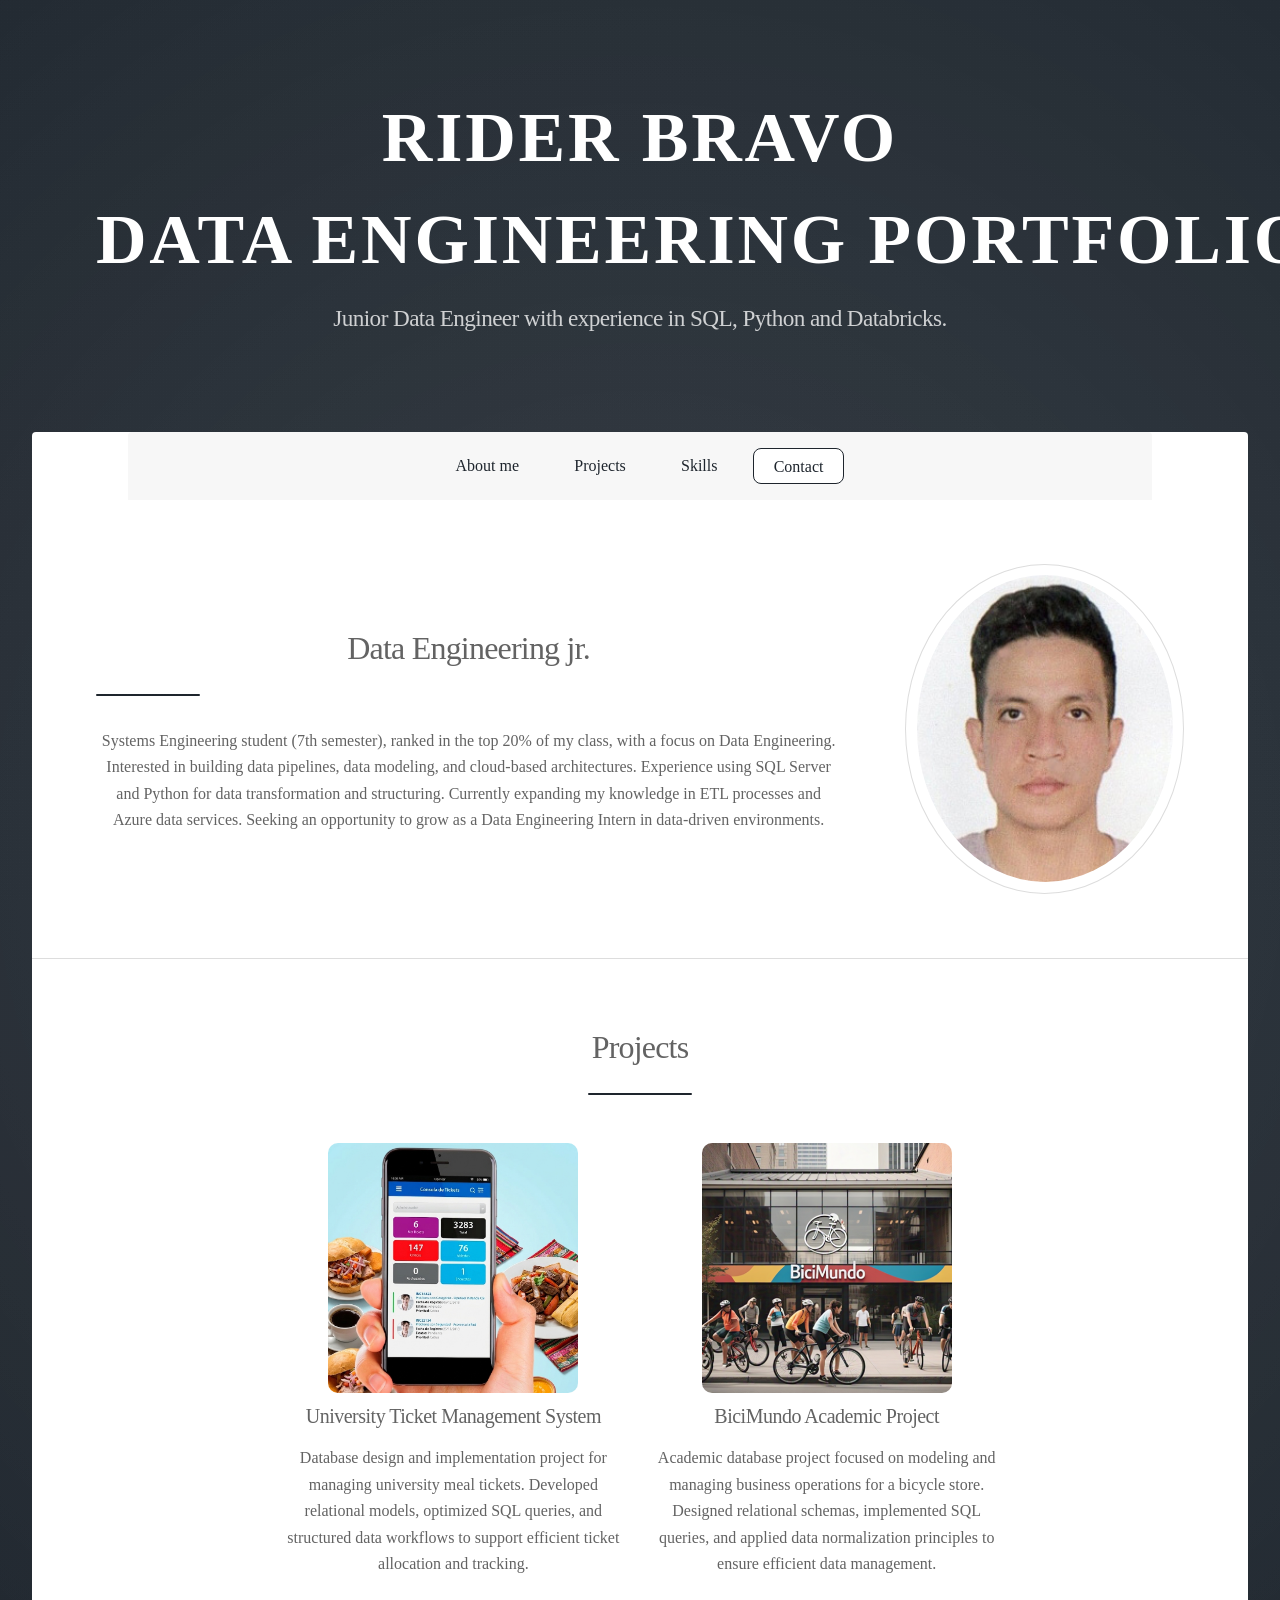
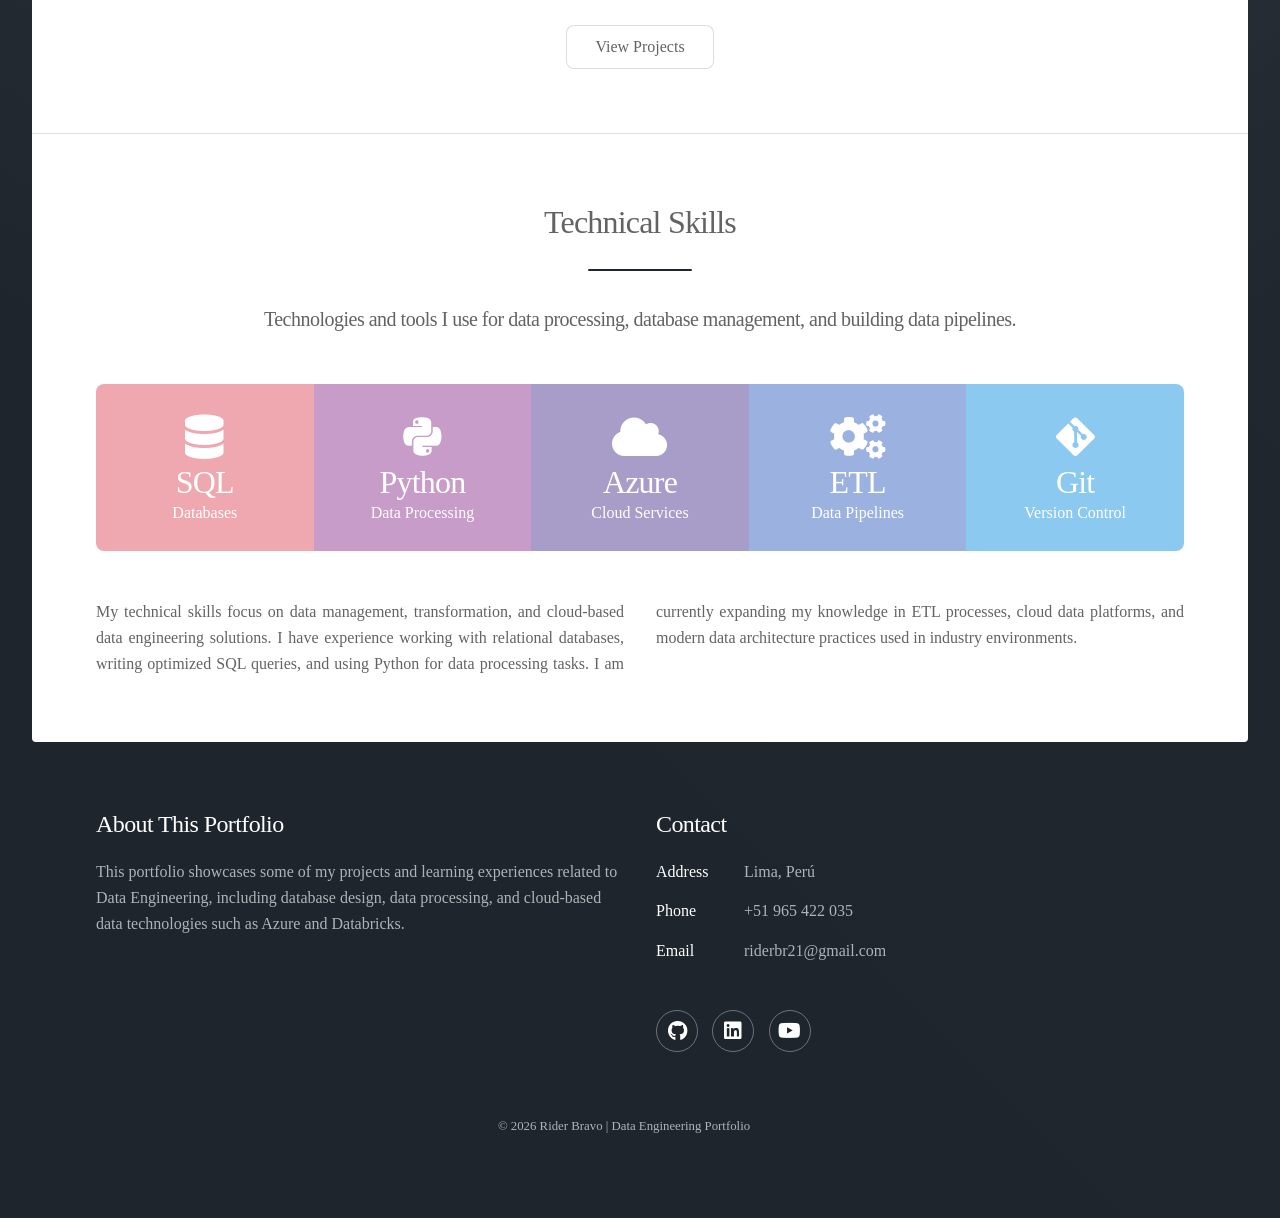
==== index.html @ d3878767 "Corrijo metas duplicadas en head" ====
<!DOCTYPE HTML>
<!--
	Stellar by HTML5 UP
	html5up.net | @ajlkn
	Free for personal and commercial use under the CCA 3.0 license (html5up.net/license)
-->
<html>
	<head>
		<title>Rider Bravo | Data Engineering</title>
		<meta charset="utf-8" />
		<meta name="viewport" content="width=device-width, initial-scale=1, user-scalable=no" />

		<meta name="keywords" content="Rider Bravo, Data Engineer, Data Engineering, SQL, Python, ETL, Portafolio">
		<meta name="author" content="Rider Bravo">
		<meta name="description" content="Rider Bravo - Data Engineer Junior. Proyectos de ETL, Data Warehouse, SQL Server y Power BI."><meta name="keywords" content="Rider Bravo, Data Engineer, Data Engineering, SQL, Python, ETL, Portafolio"><meta name="author" content="Rider Bravo">

		<link rel="stylesheet" href="assets/css/main.css" />
		<noscript><link rel="stylesheet" href="assets/css/noscript.css" /></noscript>
	</head>
	<body class="is-preload">

		<!-- Wrapper -->
			<div id="wrapper">

				<!-- Header -->
					<header id="header" class="alt">
						
						<h1>RIDER BRAVO </h1>
						<h1>DATA ENGINEERING PORTFOLIO</h1>	

						<p>Junior Data Engineer with experience in SQL, Python and Databricks.</p>
						
					</header>

				<!-- Nav -->
					<nav id="nav">
						<ul>
							<li><a href="#intro" class="active">About me</a></li>
							<li><a href="#first">Projects</a></li>
							<li><a href="#second">Skills</a></li>
							<li><a href="#footer">Contact</a></li>
						</ul>
					</nav>

				<!-- Main -->
					<div id="main">

						<!-- Introduction -->
							<section id="intro" class="main">
								<div class="spotlight">
									<div class="content">
										<header class="major">
											<h2>Data Engineering jr.</h2>
										</header>
										<p>
										Systems Engineering student (7th semester), ranked in the top 20% of my class,
										with a focus on Data Engineering. Interested in building data pipelines,
										data modeling, and cloud-based architectures. Experience using SQL Server
										and Python for data transformation and structuring. Currently expanding my
										knowledge in ETL processes and Azure data services. Seeking an opportunity
										to grow as a Data Engineering Intern in data-driven environments.
										</p>

									</div>
									<span class="image"><img src="images/pic01.jpeg" alt="Rider Bravo Data Engineer" title="Rider Bravo" /></span>
								</div>
							</section>

						<!-- First Section -->
							<section id="first" class="main special">
								<header class="major">
									<h2>Projects</h2>
								</header>
								<ul class="features">
									<li>
										<span class="project-icon"><img src="images/desayunoOBU.png" alt="Sistema tickes"></span>
										<h3>University Ticket Management System</h3>
										<p>Database design and implementation project for managing university meal tickets. Developed relational models, optimized SQL queries, and structured data workflows to support efficient ticket allocation and tracking.</p>
									</li>
									<li>
										<span class="project-icon"><img src="images/bicimundo.png" alt="BiciMundo Project"></span>
										<h3>BiciMundo Academic Project</h3>
										<p>Academic database project focused on modeling and managing business operations for a bicycle store. Designed relational schemas, implemented SQL queries, and applied data normalization principles to ensure efficient data management.</p>
									</li>
									
								</ul>
								<footer class="major">
									<ul class="actions special">
										<li><a href="generic.html" class="button">View Projects</a></li>
									</ul>
								</footer>
							</section>

						<!-- Second Section -->
							<section id="second" class="main special">
								<header class="major">
									<h2>Technical Skills</h2>
									<p>Technologies and tools I use for data processing, database management,
									and building data pipelines.</p>
								</header>

								<ul class="statistics">
									<li class="style1">
										<span class="icon solid fa-database"></span>
										<strong>SQL</strong> Databases
									</li>

									<li class="style2">
										<span class="icon brands fa-python"></span>
										<strong>Python</strong> Data Processing
									</li>

									<li class="style3">
										<span class="icon solid fa-cloud"></span>
										<strong>Azure</strong> Cloud Services
									</li>

									<li class="style4">
										<span class="icon solid fa-cogs"></span>
										<strong>ETL</strong> Data Pipelines
									</li>

									<li class="style5">
										<span class="icon brands fa-git-alt"></span>
										<strong>Git</strong> Version Control
									</li>
								</ul>

								<p class="content">
								My technical skills focus on data management, transformation, and
								cloud-based data engineering solutions. I have experience working
								with relational databases, writing optimized SQL queries, and using
								Python for data processing tasks. I am currently expanding my
								knowledge in ETL processes, cloud data platforms, and modern
								data architecture practices used in industry environments.
								</p>
							</section>
			
						

					</div>

				<!-- Footer -->
					<footer id="footer">
						<section>
							<h2>About This Portfolio</h2>
							<p>This portfolio showcases some of my projects and learning experiences related to Data Engineering, including database design, data processing, and cloud-based data technologies such as Azure and Databricks.</p>
							
							
						</section>
						<section>
							<h2>Contact</h2>
							<dl class="alt">
								<dt>Address</dt>
								<dd>Lima, Perú</dd>
								<dt>Phone</dt>
								<dd>+51 965 422 035</dd>
								<dt>Email</dt>
								<dd>riderbr21@gmail.com</dd>
							</dl>
							
							<ul class="icons">
								<li>
									<a href="https://github.com/DevDataRider" target="_blank" rel="noopener noreferrer" class="icon brands fa-github alt"><span class="label">GitHub</span></a>
								</li>

								<li>
									<a href="https://linkedin.com/in/riderbr21" target="_blank" rel="noopener noreferrer" class="icon brands fa-linkedin alt"><span class="label">LinkedIn</span></a>
								</li>

								<li><a href="https://www.youtube.com/@DevDataRider" target="_blank" rel="noopener noreferrer" class="icon brands fa-youtube alt"><span class="label">YouTube</span></a>
								</li>
							</ul>
							
						</section>
						<p class="copyright">© 2026 Rider Bravo | Data Engineering Portfolio</p>
					</footer>

			</div>

		<!-- Scripts -->
			<script src="assets/js/jquery.min.js"></script>
			<script src="assets/js/jquery.scrollex.min.js"></script>
			<script src="assets/js/jquery.scrolly.min.js"></script>
			<script src="assets/js/browser.min.js"></script>
			<script src="assets/js/breakpoints.min.js"></script>
			<script src="assets/js/util.js"></script>
			<script src="assets/js/main.js"></script>

	</body>
</html>
---- assets/css/main.css ----
@import url(fontawesome-all.min.css);
@import 'https://fonts.googleapis.com/css?family=Source+Sans+Pro:300,400';

/*
	Stellar by HTML5 UP
	html5up.net | @ajlkn
	Free for personal and commercial use under the CCA 3.0 license (html5up.net/license)
*/





html, body, div, span, applet, object,
iframe, h1, h2, h3, h4, h5, h6, p, blockquote,
pre, a, abbr, acronym, address, big, cite,
code, del, dfn, em, img, ins, kbd, q, s, samp,
small, strike, strong, sub, sup, tt, var, b,
u, i, center, dl, dt, dd, ol, ul, li, fieldset,
form, label, legend, table, caption, tbody,
tfoot, thead, tr, th, td, article, aside,
canvas, details, embed, figure, figcaption,
footer, header, hgroup, menu, nav, output, ruby,
section, summary, time, mark, audio, video {
	margin: 0;
	padding: 0;
	border: 0;
	font-size: 100%;
	font: inherit;
	vertical-align: baseline;
	font-family:Cambria, Cochin, Georgia, Times, 'Times New Roman', serif;
}

article, aside, details, figcaption, figure,
footer, header, hgroup, menu, nav, section {
	display: block;}



body {
	line-height: 1;
}

ol, ul {
	list-style: none;
}

blockquote, q {
	quotes: none;
}

	blockquote:before, blockquote:after, q:before, q:after {
		content: '';
		content: none;
	}

table {
	border-collapse: collapse;
	border-spacing: 0;
}

body {
	-webkit-text-size-adjust: none;
}

mark {
	background-color: transparent;
	color: inherit;
}

input::-moz-focus-inner {
	border: 0;
	padding: 0;
}

input, select, textarea {
	-moz-appearance: none;
	-webkit-appearance: none;
	-ms-appearance: none;
	appearance: none;
}



/*color del body: #1e252d */




.projects-grid{
	display: grid;
	grid-template-columns: repeat(2, 1fr);
	gap: 2.5em;
	margin-top: 2em;
}

.project-card{
	display: flex;
	flex-direction: column;
	justify-content: space-between;
	background: #ffffff;
	padding: 2em;
	border-radius: 3px;
	text-align: center;
	box-shadow: 0 5px 15px rgba(0,0,0,0.08);
	transition: transform 0.3s ease;

	display: flex;
	flex-direction: column;
	align-items: center; /* centra contenido horizontal */
}

.project-card:hover{
	transform: translateY(-5px);
	
}


/* IMAGEN (tu tamaño original) */

.project-card img{
	width: 259px;
	height: 250px;
	object-fit: cover;
	border-radius: 3px;
	margin-bottom: 1em;
	display:block;
	margin-left:auto;
	margin-right:auto;
}


/* BOTONES */

 BOTONES */

.project-card .actions{
	margin-top: auto;
	display: flex;
	justify-content: center;
	gap: 10px;
	flex-wrap: wrap;
	padding:0;
}


/* BOTONES MÁS COMPACTOS */

.projects-grid {
    display: flex;
    flex-wrap: wrap;
	
    gap: 2em;
}

.actions.small .button{
	padding: 0.35em 0.9em;
	font-size: 1em;
	line-height: 1.2;
	border-radius: 10px;
	height: auto;
	transition: all 0.25s ease;

}

/* =========================
   GRID DE PROYECTOS
========================= */

.projects-grid {
    display: flex;
    flex-wrap: wrap;
    gap: 2em;
    justify-content: center; /* centra las cards */
}

/* =========================
   CARDS
========================= */

.project-card {
    flex: 1 1 45%; /* 2 columnas en desktop */
    max-width: 500px;

    display: flex;
    flex-direction: column;
}

/* Imágenes */
.project-card img {
    width: 100%;
    height: auto;
    border-radius: 6px;
}

/* =========================
   BOTONES GENERALES
========================= */

.actions.small .button {
    padding: 0.35em 0.9em;
    font-size: 1em;
    line-height: 1.2;
    height: auto;
    transition: all 0.25s ease;
}

/* =========================
   BOTONES DENTRO DE CARDS
========================= */

.project-card .actions {
    margin-top: auto;
    display: flex;
    justify-content: center;
    gap: 10px;
    flex-wrap: wrap;
    padding: 0;
}

.project-card .actions li a.button {
    background: transparent;
    color: #1e252d;
    border: 1px solid #c9cdd1;
    border-radius: 10 px;
    padding: 0.35em 0.9em;
    font-size: 0.75em;
    transition: all 0.25s ease;
}

/* Hover botones */
.project-card .actions li a.button:hover {
    background: #1e252d;
    color: #ffffff !important;
    border-color: #1e252d;
}

/* =========================
   TABLET
========================= */

@media (max-width: 980px) {
    .project-card {
        flex: 1 1 100%;
    }
}

/* =========================
   MOBILE
========================= */

@media (max-width: 736px) {
    .projects-grid {
        gap: 1.5em;
    }

    .project-card {
        flex: 1 1 100%;
    }
}

/* =========================
   EXTRA (MEJORA VISUAL)
========================= */

.project-card {
    border-radius: 10px;
    overflow: hidden;
}


/* HOVER elegante */

.project-card .actions li a.button:hover{
	background: transparent;
	color: #3fd0ff !important;
	
}




.pagination{
	text-align: center;
	margin-top: 3em;
}

.pagination .button{
	margin: 0 5px;
}


/* BOTONES BACK Y PAGINACION */

.back-container {
    text-align: center;
    margin-bottom: 0em;
}

.back-button {
	display: inline-block;
	margin: 25px auto;
}

.back-button,
.pagination .button{
	background: transparent;
	font-weight: 500;
	border: 1px solid #c9cdd1;
	border-radius: 13px;
	color: #1e252d !important;
	transition: all 0.25s ease;
}


#content h2 {
    text-align: center;
}
/* HOVER */

.back-button:hover,
.pagination .button:hover{
	background:#1e252d !important;

	color: white !important;
}






.project-icon img{
    width: 250px;
    height: 250px;
    border-radius: 10px;
    object-fit: cover;
    transition: transform 0.3s ease;
}

.project-icon img:hover{
    transform: scale(1.05);
}










/* Basic */

	@-ms-viewport {
		width: device-width;
	}

	body {
		-ms-overflow-style: scrollbar;
	}

	@media screen and (max-width: 480px) {

		html, body {
			min-width: 320px;
		}

	}

	html {
		box-sizing: border-box;
	}

	*, *:before, *:after {
		box-sizing: inherit;
	}

body {
    background-color: #1e252d;
    background-image: 
        radial-gradient(circle at 50% 30%, rgba(255,255,255,0.1), transparent 60%),
        linear-gradient(45deg, #1e252d 25%, #212931 85%);
    
    color: rgba(255, 255, 255, 0.65);
}

body::before {
    content: "";
    position: fixed;
    inset: 0;

    background-image:
        radial-gradient(rgba(255,255,255,0.03) 1px, transparent 1px),
        radial-gradient(rgba(255,255,255,0.02) 1px, transparent 1px);

    background-size: 3px 3px, 4px 4px;
    background-position: 0 0, 1px 1px;

    opacity: 0.25;
    pointer-events: none;
    z-index: 0;
}


		body.is-preload *, body.is-preload *:before, body.is-preload *:after {
			-moz-animation: none !important;
			-webkit-animation: none !important;
			-ms-animation: none !important;
			animation: none !important;
			-moz-transition: none !important;
			-webkit-transition: none !important;
			-ms-transition: none !important;
			transition: none !important;
		}

/* Type */

	body {
		background-color: #1e252d;
		color: rgba(255, 255, 255, 0.65);
	}

	body, input, select, textarea {
		font-family: "Source Sans Pro", Helvetica, sans-serif;
		font-size: 17pt;
		font-weight: 300;
		line-height: 1.65;
	}

		@media screen and (max-width: 1680px) {

			body, input, select, textarea {
				font-size: 14pt;
			}

		}

		@media screen and (max-width: 1280px) {

			body, input, select, textarea {
				font-size: 12pt;
			}

		}

		@media screen and (max-width: 360px) {

			body, input, select, textarea {
				font-size: 11pt;
			}

		}

	a {
		-moz-transition: color 0.2s ease, border-bottom 0.2s ease;
		-webkit-transition: color 0.2s ease, border-bottom 0.2s ease;
		-ms-transition: color 0.2s ease, border-bottom 0.2s ease;
		transition: color 0.2s ease, border-bottom 0.2s ease;
		text-decoration: none;
		border-bottom: dotted 1px;
		color: inherit;
	}

		a:hover {
			border-bottom-color: transparent;
		}

	strong, b {
		font-weight: 400;
	}

	em, i {
		font-style: italic;
	}

	p {
		margin: 0 0 2em 0;
	}

		p.content {
			-moz-columns: 20em 2;
			-webkit-columns: 20em 2;
			-ms-columns: 20em 2;
			columns: 20em 2;
			-moz-column-gap: 2em;
			-webkit-column-gap: 2em;
			-ms-column-gap: 2em;
			column-gap: 2em;
			text-align: justify;
		}

	h1, h2, h3, h4, h5, h6 {
		font-weight: 300;
		line-height: 1.5;
		margin: 0 0 0.7em 0;
		letter-spacing: -0.025em;
	}

		h1 a, h2 a, h3 a, h4 a, h5 a, h6 a {
			color: inherit;
			text-decoration: none;
		}

	h1 {
		font-size: 2.5em;
		line-height: 1.2;
	}

	h2 {
		font-size: 1.5em;
	}

	h3 {
		font-size: 1.25em;
	}

	h4 {
		font-size: 1.1em;
	}

	h5 {
		font-size: 0.9em;
	}

	h6 {
		font-size: 0.7em;
	}

	@media screen and (max-width: 736px) {

		h1 {
			font-size: 2em;
		}

	}

	sub {
		font-size: 0.8em;
		position: relative;
		top: 0.5em;
	}

	sup {
		font-size: 0.8em;
		position: relative;
		top: -0.5em;
	}

	blockquote {
		border-left: solid 4px;
		font-style: italic;
		margin: 0 0 2em 0;
		padding: 0.5em 0 0.5em 2em;
	}

	code {
		border-radius: 8px;
		border: solid 1px;
		font-family: "Courier New", monospace;
		font-size: 0.9em;
		margin: 0 0.25em;
		padding: 0.25em 0.65em;
	}

	pre {
		-webkit-overflow-scrolling: touch;
		font-family: "Courier New", monospace;
		font-size: 0.9em;
		margin: 0 0 2em 0;
	}

		pre code {
			display: block;
			line-height: 1.75;
			padding: 1em 1.5em;
			overflow-x: auto;
		}

	hr {
		border: 0;
		border-bottom: solid 1px;
		margin: 2em 0;
	}

		hr.major {
			margin: 3em 0;
		}

	.align-left {
		text-align: left;
	}

	.align-center {
		text-align: center;
	}

	.align-right {
		text-align: right;
	}

	input, select, textarea {
		color: #ffffff;
	}

	a:hover {
		color: #ffffff;
	}

	strong, b {
		color: #ffffff;
	}

	h1, h2, h3, h4, h5, h6 {
		color: #ffffff;
	}

	blockquote {
		border-left-color: rgba(255, 255, 255, 0.35);
	}

	code {
		background: rgba(255, 255, 255, 0.075);
		border-color: rgba(255, 255, 255, 0.35);
	}

	hr {
		border-bottom-color: rgba(255, 255, 255, 0.35);
	}

/* Row */

	.row {
		display: flex;
		flex-wrap: wrap;
		box-sizing: border-box;
		align-items: stretch;
	}

		.row > * {
			box-sizing: border-box;
		}

		.row.gtr-uniform > * > :last-child {
			margin-bottom: 0;
		}

		.row.aln-left {
			justify-content: flex-start;
		}

		.row.aln-center {
			justify-content: center;
		}

		.row.aln-right {
			justify-content: flex-end;
		}

		.row.aln-top {
			align-items: flex-start;
		}

		.row.aln-middle {
			align-items: center;
		}

		.row.aln-bottom {
			align-items: flex-end;
		}

		.row > .imp {
			order: -1;
		}

		.row > .col-1 {
			width: 8.33333%;
		}

		.row > .off-1 {
			margin-left: 8.33333%;
		}

		.row > .col-2 {
			width: 16.66667%;
		}

		.row > .off-2 {
			margin-left: 16.66667%;
		}

		.row > .col-3 {
			width: 25%;
		}

		.row > .off-3 {
			margin-left: 25%;
		}

		.row > .col-4 {
			width: 33.33333%;
		}

		.row > .off-4 {
			margin-left: 33.33333%;
		}

		.row > .col-5 {
			width: 41.66667%;
		}

		.row > .off-5 {
			margin-left: 41.66667%;
		}

		.row > .col-6 {
			width: 50%;
		}

		.row > .off-6 {
			margin-left: 50%;
		}

		.row > .col-7 {
			width: 58.33333%;
		}

		.row > .off-7 {
			margin-left: 58.33333%;
		}

		.row > .col-8 {
			width: 66.66667%;
		}

		.row > .off-8 {
			margin-left: 66.66667%;
		}

		.row > .col-9 {
			width: 75%;
		}

		.row > .off-9 {
			margin-left: 75%;
		}

		.row > .col-10 {
			width: 83.33333%;
		}

		.row > .off-10 {
			margin-left: 83.33333%;
		}

		.row > .col-11 {
			width: 91.66667%;
		}

		.row > .off-11 {
			margin-left: 91.66667%;
		}

		.row > .col-12 {
			width: 100%;
		}

		.row > .off-12 {
			margin-left: 100%;
		}

		.row.gtr-0 {
			margin-top: 0;
			margin-left: 0em;
		}

			.row.gtr-0 > * {
				padding: 0 0 0 0em;
			}

			.row.gtr-0.gtr-uniform {
				margin-top: 0em;
			}

				.row.gtr-0.gtr-uniform > * {
					padding-top: 0em;
				}

		.row.gtr-25 {
			margin-top: 0;
			margin-left: -0.375em;
		}

			.row.gtr-25 > * {
				padding: 0 0 0 0.375em;
			}

			.row.gtr-25.gtr-uniform {
				margin-top: -0.375em;
			}

				.row.gtr-25.gtr-uniform > * {
					padding-top: 0.375em;
				}

		.row.gtr-50 {
			margin-top: 0;
			margin-left: -0.75em;
		}

			.row.gtr-50 > * {
				padding: 0 0 0 0.75em;
			}

			.row.gtr-50.gtr-uniform {
				margin-top: -0.75em;
			}

				.row.gtr-50.gtr-uniform > * {
					padding-top: 0.75em;
				}

		.row {
			margin-top: 0;
			margin-left: -1.5em;
		}

			.row > * {
				padding: 0 0 0 1.5em;
			}

			.row.gtr-uniform {
				margin-top: -1.5em;
			}

				.row.gtr-uniform > * {
					padding-top: 1.5em;
				}

		.row.gtr-150 {
			margin-top: 0;
			margin-left: -2.25em;
		}

			.row.gtr-150 > * {
				padding: 0 0 0 2.25em;
			}

			.row.gtr-150.gtr-uniform {
				margin-top: -2.25em;
			}

				.row.gtr-150.gtr-uniform > * {
					padding-top: 2.25em;
				}

		.row.gtr-200 {
			margin-top: 0;
			margin-left: -3em;
		}

			.row.gtr-200 > * {
				padding: 0 0 0 3em;
			}

			.row.gtr-200.gtr-uniform {
				margin-top: -3em;
			}

				.row.gtr-200.gtr-uniform > * {
					padding-top: 3em;
				}

		@media screen and (max-width: 1680px) {

			.row {
				display: flex;
				flex-wrap: wrap;
				box-sizing: border-box;
				align-items: stretch;
			}

				.row > * {
					box-sizing: border-box;
				}

				.row.gtr-uniform > * > :last-child {
					margin-bottom: 0;
				}

				.row.aln-left {
					justify-content: flex-start;
				}

				.row.aln-center {
					justify-content: center;
				}

				.row.aln-right {
					justify-content: flex-end;
				}

				.row.aln-top {
					align-items: flex-start;
				}

				.row.aln-middle {
					align-items: center;
				}

				.row.aln-bottom {
					align-items: flex-end;
				}

				.row > .imp-xlarge {
					order: -1;
				}

				.row > .col-1-xlarge {
					width: 8.33333%;
				}

				.row > .off-1-xlarge {
					margin-left: 8.33333%;
				}

				.row > .col-2-xlarge {
					width: 16.66667%;
				}

				.row > .off-2-xlarge {
					margin-left: 16.66667%;
				}

				.row > .col-3-xlarge {
					width: 25%;
				}

				.row > .off-3-xlarge {
					margin-left: 25%;
				}

				.row > .col-4-xlarge {
					width: 33.33333%;
				}

				.row > .off-4-xlarge {
					margin-left: 33.33333%;
				}

				.row > .col-5-xlarge {
					width: 41.66667%;
				}

				.row > .off-5-xlarge {
					margin-left: 41.66667%;
				}

				.row > .col-6-xlarge {
					width: 50%;
				}

				.row > .off-6-xlarge {
					margin-left: 50%;
				}

				.row > .col-7-xlarge {
					width: 58.33333%;
				}

				.row > .off-7-xlarge {
					margin-left: 58.33333%;
				}

				.row > .col-8-xlarge {
					width: 66.66667%;
				}

				.row > .off-8-xlarge {
					margin-left: 66.66667%;
				}

				.row > .col-9-xlarge {
					width: 75%;
				}

				.row > .off-9-xlarge {
					margin-left: 75%;
				}

				.row > .col-10-xlarge {
					width: 83.33333%;
				}

				.row > .off-10-xlarge {
					margin-left: 83.33333%;
				}

				.row > .col-11-xlarge {
					width: 91.66667%;
				}

				.row > .off-11-xlarge {
					margin-left: 91.66667%;
				}

				.row > .col-12-xlarge {
					width: 100%;
				}

				.row > .off-12-xlarge {
					margin-left: 100%;
				}

				.row.gtr-0 {
					margin-top: 0;
					margin-left: 0em;
				}

					.row.gtr-0 > * {
						padding: 0 0 0 0em;
					}

					.row.gtr-0.gtr-uniform {
						margin-top: 0em;
					}

						.row.gtr-0.gtr-uniform > * {
							padding-top: 0em;
						}

				.row.gtr-25 {
					margin-top: 0;
					margin-left: -0.375em;
				}

					.row.gtr-25 > * {
						padding: 0 0 0 0.375em;
					}

					.row.gtr-25.gtr-uniform {
						margin-top: -0.375em;
					}

						.row.gtr-25.gtr-uniform > * {
							padding-top: 0.375em;
						}

				.row.gtr-50 {
					margin-top: 0;
					margin-left: -0.75em;
				}

					.row.gtr-50 > * {
						padding: 0 0 0 0.75em;
					}

					.row.gtr-50.gtr-uniform {
						margin-top: -0.75em;
					}

						.row.gtr-50.gtr-uniform > * {
							padding-top: 0.75em;
						}

				.row {
					margin-top: 0;
					margin-left: -1.5em;
				}

					.row > * {
						padding: 0 0 0 1.5em;
					}

					.row.gtr-uniform {
						margin-top: -1.5em;
					}

						.row.gtr-uniform > * {
							padding-top: 1.5em;
						}

				.row.gtr-150 {
					margin-top: 0;
					margin-left: -2.25em;
				}

					.row.gtr-150 > * {
						padding: 0 0 0 2.25em;
					}

					.row.gtr-150.gtr-uniform {
						margin-top: -2.25em;
					}

						.row.gtr-150.gtr-uniform > * {
							padding-top: 2.25em;
						}

				.row.gtr-200 {
					margin-top: 0;
					margin-left: -3em;
				}

					.row.gtr-200 > * {
						padding: 0 0 0 3em;
					}

					.row.gtr-200.gtr-uniform {
						margin-top: -3em;
					}

						.row.gtr-200.gtr-uniform > * {
							padding-top: 3em;
						}

		}

		@media screen and (max-width: 1280px) {

			.row {
				display: flex;
				flex-wrap: wrap;
				box-sizing: border-box;
				align-items: stretch;
			}

				.row > * {
					box-sizing: border-box;
				}

				.row.gtr-uniform > * > :last-child {
					margin-bottom: 0;
				}

				.row.aln-left {
					justify-content: flex-start;
				}

				.row.aln-center {
					justify-content: center;
				}

				.row.aln-right {
					justify-content: flex-end;
				}

				.row.aln-top {
					align-items: flex-start;
				}

				.row.aln-middle {
					align-items: center;
				}

				.row.aln-bottom {
					align-items: flex-end;
				}

				.row > .imp-large {
					order: -1;
				}

				.row > .col-1-large {
					width: 8.33333%;
				}

				.row > .off-1-large {
					margin-left: 8.33333%;
				}

				.row > .col-2-large {
					width: 16.66667%;
				}

				.row > .off-2-large {
					margin-left: 16.66667%;
				}

				.row > .col-3-large {
					width: 25%;
				}

				.row > .off-3-large {
					margin-left: 25%;
				}

				.row > .col-4-large {
					width: 33.33333%;
				}

				.row > .off-4-large {
					margin-left: 33.33333%;
				}

				.row > .col-5-large {
					width: 41.66667%;
				}

				.row > .off-5-large {
					margin-left: 41.66667%;
				}

				.row > .col-6-large {
					width: 50%;
				}

				.row > .off-6-large {
					margin-left: 50%;
				}

				.row > .col-7-large {
					width: 58.33333%;
				}

				.row > .off-7-large {
					margin-left: 58.33333%;
				}

				.row > .col-8-large {
					width: 66.66667%;
				}

				.row > .off-8-large {
					margin-left: 66.66667%;
				}

				.row > .col-9-large {
					width: 75%;
				}

				.row > .off-9-large {
					margin-left: 75%;
				}

				.row > .col-10-large {
					width: 83.33333%;
				}

				.row > .off-10-large {
					margin-left: 83.33333%;
				}

				.row > .col-11-large {
					width: 91.66667%;
				}

				.row > .off-11-large {
					margin-left: 91.66667%;
				}

				.row > .col-12-large {
					width: 100%;
				}

				.row > .off-12-large {
					margin-left: 100%;
				}

				.row.gtr-0 {
					margin-top: 0;
					margin-left: 0em;
				}

					.row.gtr-0 > * {
						padding: 0 0 0 0em;
					}

					.row.gtr-0.gtr-uniform {
						margin-top: 0em;
					}

						.row.gtr-0.gtr-uniform > * {
							padding-top: 0em;
						}

				.row.gtr-25 {
					margin-top: 0;
					margin-left: -0.375em;
				}

					.row.gtr-25 > * {
						padding: 0 0 0 0.375em;
					}

					.row.gtr-25.gtr-uniform {
						margin-top: -0.375em;
					}

						.row.gtr-25.gtr-uniform > * {
							padding-top: 0.375em;
						}

				.row.gtr-50 {
					margin-top: 0;
					margin-left: -0.75em;
				}

					.row.gtr-50 > * {
						padding: 0 0 0 0.75em;
					}

					.row.gtr-50.gtr-uniform {
						margin-top: -0.75em;
					}

						.row.gtr-50.gtr-uniform > * {
							padding-top: 0.75em;
						}

				.row {
					margin-top: 0;
					margin-left: -1.5em;
				}

					.row > * {
						padding: 0 0 0 1.5em;
					}

					.row.gtr-uniform {
						margin-top: -1.5em;
					}

						.row.gtr-uniform > * {
							padding-top: 1.5em;
						}

				.row.gtr-150 {
					margin-top: 0;
					margin-left: -2.25em;
				}

					.row.gtr-150 > * {
						padding: 0 0 0 2.25em;
					}

					.row.gtr-150.gtr-uniform {
						margin-top: -2.25em;
					}

						.row.gtr-150.gtr-uniform > * {
							padding-top: 2.25em;
						}

				.row.gtr-200 {
					margin-top: 0;
					margin-left: -3em;
				}

					.row.gtr-200 > * {
						padding: 0 0 0 3em;
					}

					.row.gtr-200.gtr-uniform {
						margin-top: -3em;
					}

						.row.gtr-200.gtr-uniform > * {
							padding-top: 3em;
						}

		}

		@media screen and (max-width: 980px) {

			.row {
				display: flex;
				flex-wrap: wrap;
				box-sizing: border-box;
				align-items: stretch;
			}

				.row > * {
					box-sizing: border-box;
				}

				.row.gtr-uniform > * > :last-child {
					margin-bottom: 0;
				}

				.row.aln-left {
					justify-content: flex-start;
				}

				.row.aln-center {
					justify-content: center;
				}

				.row.aln-right {
					justify-content: flex-end;
				}

				.row.aln-top {
					align-items: flex-start;
				}

				.row.aln-middle {
					align-items: center;
				}

				.row.aln-bottom {
					align-items: flex-end;
				}

				.row > .imp-medium {
					order: -1;
				}

				.row > .col-1-medium {
					width: 8.33333%;
				}

				.row > .off-1-medium {
					margin-left: 8.33333%;
				}

				.row > .col-2-medium {
					width: 16.66667%;
				}

				.row > .off-2-medium {
					margin-left: 16.66667%;
				}

				.row > .col-3-medium {
					width: 25%;
				}

				.row > .off-3-medium {
					margin-left: 25%;
				}

				.row > .col-4-medium {
					width: 33.33333%;
				}

				.row > .off-4-medium {
					margin-left: 33.33333%;
				}

				.row > .col-5-medium {
					width: 41.66667%;
				}

				.row > .off-5-medium {
					margin-left: 41.66667%;
				}

				.row > .col-6-medium {
					width: 50%;
				}

				.row > .off-6-medium {
					margin-left: 50%;
				}

				.row > .col-7-medium {
					width: 58.33333%;
				}

				.row > .off-7-medium {
					margin-left: 58.33333%;
				}

				.row > .col-8-medium {
					width: 66.66667%;
				}

				.row > .off-8-medium {
					margin-left: 66.66667%;
				}

				.row > .col-9-medium {
					width: 75%;
				}

				.row > .off-9-medium {
					margin-left: 75%;
				}

				.row > .col-10-medium {
					width: 83.33333%;
				}

				.row > .off-10-medium {
					margin-left: 83.33333%;
				}

				.row > .col-11-medium {
					width: 91.66667%;
				}

				.row > .off-11-medium {
					margin-left: 91.66667%;
				}

				.row > .col-12-medium {
					width: 100%;
				}

				.row > .off-12-medium {
					margin-left: 100%;
				}

				.row.gtr-0 {
					margin-top: 0;
					margin-left: 0em;
				}

					.row.gtr-0 > * {
						padding: 0 0 0 0em;
					}

					.row.gtr-0.gtr-uniform {
						margin-top: 0em;
					}

						.row.gtr-0.gtr-uniform > * {
							padding-top: 0em;
						}

				.row.gtr-25 {
					margin-top: 0;
					margin-left: -0.375em;
				}

					.row.gtr-25 > * {
						padding: 0 0 0 0.375em;
					}

					.row.gtr-25.gtr-uniform {
						margin-top: -0.375em;
					}

						.row.gtr-25.gtr-uniform > * {
							padding-top: 0.375em;
						}

				.row.gtr-50 {
					margin-top: 0;
					margin-left: -0.75em;
				}

					.row.gtr-50 > * {
						padding: 0 0 0 0.75em;
					}

					.row.gtr-50.gtr-uniform {
						margin-top: -0.75em;
					}

						.row.gtr-50.gtr-uniform > * {
							padding-top: 0.75em;
						}

				.row {
					margin-top: 0;
					margin-left: -1.5em;
				}

					.row > * {
						padding: 0 0 0 1.5em;
					}

					.row.gtr-uniform {
						margin-top: -1.5em;
					}

						.row.gtr-uniform > * {
							padding-top: 1.5em;
						}

				.row.gtr-150 {
					margin-top: 0;
					margin-left: -2.25em;
				}

					.row.gtr-150 > * {
						padding: 0 0 0 2.25em;
					}

					.row.gtr-150.gtr-uniform {
						margin-top: -2.25em;
					}

						.row.gtr-150.gtr-uniform > * {
							padding-top: 2.25em;
						}

				.row.gtr-200 {
					margin-top: 0;
					margin-left: -3em;
				}

					.row.gtr-200 > * {
						padding: 0 0 0 3em;
					}

					.row.gtr-200.gtr-uniform {
						margin-top: -3em;
					}

						.row.gtr-200.gtr-uniform > * {
							padding-top: 3em;
						}

		}

		@media screen and (max-width: 736px) {

			.row {
				display: flex;
				flex-wrap: wrap;
				box-sizing: border-box;
				align-items: stretch;
			}

				.row > * {
					box-sizing: border-box;
				}

				.row.gtr-uniform > * > :last-child {
					margin-bottom: 0;
				}

				.row.aln-left {
					justify-content: flex-start;
				}

				.row.aln-center {
					justify-content: center;
				}

				.row.aln-right {
					justify-content: flex-end;
				}

				.row.aln-top {
					align-items: flex-start;
				}

				.row.aln-middle {
					align-items: center;
				}

				.row.aln-bottom {
					align-items: flex-end;
				}

				.row > .imp-small {
					order: -1;
				}

				.row > .col-1-small {
					width: 8.33333%;
				}

				.row > .off-1-small {
					margin-left: 8.33333%;
				}

				.row > .col-2-small {
					width: 16.66667%;
				}

				.row > .off-2-small {
					margin-left: 16.66667%;
				}

				.row > .col-3-small {
					width: 25%;
				}

				.row > .off-3-small {
					margin-left: 25%;
				}

				.row > .col-4-small {
					width: 33.33333%;
				}

				.row > .off-4-small {
					margin-left: 33.33333%;
				}

				.row > .col-5-small {
					width: 41.66667%;
				}

				.row > .off-5-small {
					margin-left: 41.66667%;
				}

				.row > .col-6-small {
					width: 50%;
				}

				.row > .off-6-small {
					margin-left: 50%;
				}

				.row > .col-7-small {
					width: 58.33333%;
				}

				.row > .off-7-small {
					margin-left: 58.33333%;
				}

				.row > .col-8-small {
					width: 66.66667%;
				}

				.row > .off-8-small {
					margin-left: 66.66667%;
				}

				.row > .col-9-small {
					width: 75%;
				}

				.row > .off-9-small {
					margin-left: 75%;
				}

				.row > .col-10-small {
					width: 83.33333%;
				}

				.row > .off-10-small {
					margin-left: 83.33333%;
				}

				.row > .col-11-small {
					width: 91.66667%;
				}

				.row > .off-11-small {
					margin-left: 91.66667%;
				}

				.row > .col-12-small {
					width: 100%;
				}

				.row > .off-12-small {
					margin-left: 100%;
				}

				.row.gtr-0 {
					margin-top: 0;
					margin-left: 0em;
				}

					.row.gtr-0 > * {
						padding: 0 0 0 0em;
					}

					.row.gtr-0.gtr-uniform {
						margin-top: 0em;
					}

						.row.gtr-0.gtr-uniform > * {
							padding-top: 0em;
						}

				.row.gtr-25 {
					margin-top: 0;
					margin-left: -0.25em;
				}

					.row.gtr-25 > * {
						padding: 0 0 0 0.25em;
					}

					.row.gtr-25.gtr-uniform {
						margin-top: -0.25em;
					}

						.row.gtr-25.gtr-uniform > * {
							padding-top: 0.25em;
						}

				.row.gtr-50 {
					margin-top: 0;
					margin-left: -0.5em;
				}

					.row.gtr-50 > * {
						padding: 0 0 0 0.5em;
					}

					.row.gtr-50.gtr-uniform {
						margin-top: -0.5em;
					}

						.row.gtr-50.gtr-uniform > * {
							padding-top: 0.5em;
						}

				.row {
					margin-top: 0;
					margin-left: -1em;
				}

					.row > * {
						padding: 0 0 0 1em;
					}

					.row.gtr-uniform {
						margin-top: -1em;
					}

						.row.gtr-uniform > * {
							padding-top: 1em;
						}

				.row.gtr-150 {
					margin-top: 0;
					margin-left: -1.5em;
				}

					.row.gtr-150 > * {
						padding: 0 0 0 1.5em;
					}

					.row.gtr-150.gtr-uniform {
						margin-top: -1.5em;
					}

						.row.gtr-150.gtr-uniform > * {
							padding-top: 1.5em;
						}

				.row.gtr-200 {
					margin-top: 0;
					margin-left: -2em;
				}

					.row.gtr-200 > * {
						padding: 0 0 0 2em;
					}

					.row.gtr-200.gtr-uniform {
						margin-top: -2em;
					}

						.row.gtr-200.gtr-uniform > * {
							padding-top: 2em;
						}

		}

		@media screen and (max-width: 480px) {

			.row {
				display: flex;
				flex-wrap: wrap;
				box-sizing: border-box;
				align-items: stretch;
			}

				.row > * {
					box-sizing: border-box;
				}

				.row.gtr-uniform > * > :last-child {
					margin-bottom: 0;
				}

				.row.aln-left {
					justify-content: flex-start;
				}

				.row.aln-center {
					justify-content: center;
				}

				.row.aln-right {
					justify-content: flex-end;
				}

				.row.aln-top {
					align-items: flex-start;
				}

				.row.aln-middle {
					align-items: center;
				}

				.row.aln-bottom {
					align-items: flex-end;
				}

				.row > .imp-xsmall {
					order: -1;
				}

				.row > .col-1-xsmall {
					width: 8.33333%;
				}

				.row > .off-1-xsmall {
					margin-left: 8.33333%;
				}

				.row > .col-2-xsmall {
					width: 16.66667%;
				}

				.row > .off-2-xsmall {
					margin-left: 16.66667%;
				}

				.row > .col-3-xsmall {
					width: 25%;
				}

				.row > .off-3-xsmall {
					margin-left: 25%;
				}

				.row > .col-4-xsmall {
					width: 33.33333%;
				}

				.row > .off-4-xsmall {
					margin-left: 33.33333%;
				}

				.row > .col-5-xsmall {
					width: 41.66667%;
				}

				.row > .off-5-xsmall {
					margin-left: 41.66667%;
				}

				.row > .col-6-xsmall {
					width: 50%;
				}

				.row > .off-6-xsmall {
					margin-left: 50%;
				}

				.row > .col-7-xsmall {
					width: 58.33333%;
				}

				.row > .off-7-xsmall {
					margin-left: 58.33333%;
				}

				.row > .col-8-xsmall {
					width: 66.66667%;
				}

				.row > .off-8-xsmall {
					margin-left: 66.66667%;
				}

				.row > .col-9-xsmall {
					width: 75%;
				}

				.row > .off-9-xsmall {
					margin-left: 75%;
				}

				.row > .col-10-xsmall {
					width: 83.33333%;
				}

				.row > .off-10-xsmall {
					margin-left: 83.33333%;
				}

				.row > .col-11-xsmall {
					width: 91.66667%;
				}

				.row > .off-11-xsmall {
					margin-left: 91.66667%;
				}

				.row > .col-12-xsmall {
					width: 100%;
				}

				.row > .off-12-xsmall {
					margin-left: 100%;
				}

				.row.gtr-0 {
					margin-top: 0;
					margin-left: 0em;
				}

					.row.gtr-0 > * {
						padding: 0 0 0 0em;
					}

					.row.gtr-0.gtr-uniform {
						margin-top: 0em;
					}

						.row.gtr-0.gtr-uniform > * {
							padding-top: 0em;
						}

				.row.gtr-25 {
					margin-top: 0;
					margin-left: -0.3125em;
				}

					.row.gtr-25 > * {
						padding: 0 0 0 0.3125em;
					}

					.row.gtr-25.gtr-uniform {
						margin-top: -0.3125em;
					}

						.row.gtr-25.gtr-uniform > * {
							padding-top: 0.3125em;
						}

				.row.gtr-50 {
					margin-top: 0;
					margin-left: -0.625em;
				}

					.row.gtr-50 > * {
						padding: 0 0 0 0.625em;
					}

					.row.gtr-50.gtr-uniform {
						margin-top: -0.625em;
					}

						.row.gtr-50.gtr-uniform > * {
							padding-top: 0.625em;
						}

				.row {
					margin-top: 0;
					margin-left: -1.25em;
				}

					.row > * {
						padding: 0 0 0 1.25em;
					}

					.row.gtr-uniform {
						margin-top: -1.25em;
					}

						.row.gtr-uniform > * {
							padding-top: 1.25em;
						}

				.row.gtr-150 {
					margin-top: 0;
					margin-left: -1.875em;
				}

					.row.gtr-150 > * {
						padding: 0 0 0 1.875em;
					}

					.row.gtr-150.gtr-uniform {
						margin-top: -1.875em;
					}

						.row.gtr-150.gtr-uniform > * {
							padding-top: 1.875em;
						}

				.row.gtr-200 {
					margin-top: 0;
					margin-left: -2.5em;
				}

					.row.gtr-200 > * {
						padding: 0 0 0 2.5em;
					}

					.row.gtr-200.gtr-uniform {
						margin-top: -2.5em;
					}

						.row.gtr-200.gtr-uniform > * {
							padding-top: 2.5em;
						}

		}

/* Box */

	.box {
		border-radius: 8px;
		border: solid;
		margin-bottom: 2em;
		padding: 1.5em;
	}

		.box > :last-child,
		.box > :last-child > :last-child,
		.box > :last-child > :last-child > :last-child {
			margin-bottom: 0;
		}

		.box.alt {
			border: 0;
			border-radius: 0;
			padding: 0;
		}

	.box {
		border-color: rgba(255, 255, 255, 0.35);
	}

/* Button */

	input[type="submit"],
	input[type="reset"],
	input[type="button"],
	button,
	.button {
		-moz-appearance: none;
		-webkit-appearance: none;
		-ms-appearance: none;
		appearance: none;
		-moz-transition: background-color 0.2s ease-in-out, color 0.2s ease-in-out;
		-webkit-transition: background-color 0.2s ease-in-out, color 0.2s ease-in-out;
		-ms-transition: background-color 0.2s ease-in-out, color 0.2s ease-in-out;
		transition: background-color 0.2s ease-in-out, color 0.2s ease-in-out;
		border-radius: 8px;
		border: 0;
		cursor: pointer;
		display: inline-block;
		font-weight: 300;
		height: 2.75em;
		line-height: 2.75em;
		min-width: 9.25em;
		padding: 0 1.5em;
		text-align: center;
		text-decoration: none;
		white-space: nowrap;
	}

		input[type="submit"].icon,
		input[type="reset"].icon,
		input[type="button"].icon,
		button.icon,
		.button.icon {
			padding-left: 1.35em;
		}

			input[type="submit"].icon:before,
			input[type="reset"].icon:before,
			input[type="button"].icon:before,
			button.icon:before,
			.button.icon:before {
				margin-right: 0.5em;
			}

		input[type="submit"].fit,
		input[type="reset"].fit,
		input[type="button"].fit,
		button.fit,
		.button.fit {
			width: 100%;
		}

		input[type="submit"].small,
		input[type="reset"].small,
		input[type="button"].small,
		button.small,
		.button.small {
			font-size: 0.8em;
		}

		input[type="submit"].large,
		input[type="reset"].large,
		input[type="button"].large,
		button.large,
		.button.large {
			font-size: 1.35em;
		}

		input[type="submit"].disabled, input[type="submit"]:disabled,
		input[type="reset"].disabled,
		input[type="reset"]:disabled,
		input[type="button"].disabled,
		input[type="button"]:disabled,
		button.disabled,
		button:disabled,
		.button.disabled,
		.button:disabled {
			pointer-events: none;
			opacity: 0.25;
		}

		@media screen and (max-width: 736px) {

			input[type="submit"],
			input[type="reset"],
			input[type="button"],
			button,
			.button {
				min-width: 0;
			}

		}

	input[type="submit"],
	input[type="reset"],
	input[type="button"],
	button,
	.button {
		background-color: transparent;
		box-shadow: inset 0 0 0 1px rgba(255, 255, 255, 0.35);
		color: #ffffff !important;
	}

		input[type="submit"]:hover,
		input[type="reset"]:hover,
		input[type="button"]:hover,
		button:hover,
		.button:hover {
			background-color: rgba(255, 255, 255, 0.075);
		}

		input[type="submit"]:active,
		input[type="reset"]:active,
		input[type="button"]:active,
		button:active,
		.button:active {
			background-color: rgba(255, 255, 255, 0.2);
		}

		input[type="submit"].icon:before,
		input[type="reset"].icon:before,
		input[type="button"].icon:before,
		button.icon:before,
		.button.icon:before {
			color: rgba(255, 255, 255, 0.5);
		}

		input[type="submit"].primary,
		input[type="reset"].primary,
		input[type="button"].primary,
		button.primary,
		.button.primary {
			background-color: #8cc9f0;
			color: #ffffff !important;
			box-shadow: none;
		}

			input[type="submit"].primary:hover,
			input[type="reset"].primary:hover,
			input[type="button"].primary:hover,
			button.primary:hover,
			.button.primary:hover {
				background-color: #9acff2;
			}

			input[type="submit"].primary:active,
			input[type="reset"].primary:active,
			input[type="button"].primary:active,
			button.primary:active,
			.button.primary:active {
				background-color: #7ec3ee;
			}

			input[type="submit"].primary.icon:before,
			input[type="reset"].primary.icon:before,
			input[type="button"].primary.icon:before,
			button.primary.icon:before,
			.button.primary.icon:before {
				color: #ffffff !important;
			}

/* Form */

	form {
		margin: 0 0 2em 0;
	}

	label {
		display: block;
		font-size: 0.9em;
		font-weight: 400;
		margin: 0 0 1em 0;
	}

	input[type="text"],
	input[type="password"],
	input[type="email"],
	select,
	textarea {
		-moz-appearance: none;
		-webkit-appearance: none;
		-ms-appearance: none;
		appearance: none;
		border-radius: 8px;
		border: solid 1px;
		color: inherit;
		display: block;
		outline: 0;
		padding: 0 1em;
		text-decoration: none;
		width: 100%;
	}

		input[type="text"]:invalid,
		input[type="password"]:invalid,
		input[type="email"]:invalid,
		select:invalid,
		textarea:invalid {
			box-shadow: none;
		}

	select {
		background-size: 1.25rem;
		background-repeat: no-repeat;
		background-position: calc(100% - 1rem) center;
		height: 2.75em;
		padding-right: 2.75em;
		text-overflow: ellipsis;
	}

		select:focus::-ms-value {
			background-color: transparent;
		}

		select::-ms-expand {
			display: none;
		}

	input[type="text"],
	input[type="password"],
	input[type="email"],
	select {
		height: 2.75em;
	}

	textarea {
		padding: 0.75em 1em;
	}

	input[type="checkbox"],
	input[type="radio"] {
		-moz-appearance: none;
		-webkit-appearance: none;
		-ms-appearance: none;
		appearance: none;
		display: block;
		float: left;
		margin-right: -2em;
		opacity: 0;
		width: 1em;
		z-index: -1;
	}

		input[type="checkbox"] + label,
		input[type="radio"] + label {
			text-decoration: none;
			cursor: pointer;
			display: inline-block;
			font-size: 1em;
			font-weight: 300;
			padding-left: 2.4em;
			padding-right: 0.75em;
			position: relative;
		}

			input[type="checkbox"] + label:before,
			input[type="radio"] + label:before {
				-moz-osx-font-smoothing: grayscale;
				-webkit-font-smoothing: antialiased;
				display: inline-block;
				font-style: normal;
				font-variant: normal;
				text-rendering: auto;
				line-height: 1;
				text-transform: none !important;
				font-family: 'Font Awesome 5 Free';
				font-weight: 900;
			}

			input[type="checkbox"] + label:before,
			input[type="radio"] + label:before {
				border-radius: 8px;
				border: solid 1px;
				content: '';
				display: inline-block;
				font-size: 0.8em;
				height: 2.0625em;
				left: 0;
				line-height: 2.0625em;
				position: absolute;
				text-align: center;
				top: 0;
				width: 2.0625em;
			}

		input[type="checkbox"]:checked + label:before,
		input[type="radio"]:checked + label:before {
			content: '\f00c';
		}

	input[type="checkbox"] + label:before {
		border-radius: 8px;
	}

	input[type="radio"] + label:before {
		border-radius: 100%;
	}

	::-webkit-input-placeholder {
		opacity: 1.0;
	}

	:-moz-placeholder {
		opacity: 1.0;
	}

	::-moz-placeholder {
		opacity: 1.0;
	}

	:-ms-input-placeholder {
		opacity: 1.0;
	}

	label {
		color: #ffffff;
	}

	input[type="text"],
	input[type="password"],
	input[type="email"],
	select,
	textarea {
		background-color: rgba(255, 255, 255, 0.075);
		border-color: rgba(255, 255, 255, 0.35);
	}

		input[type="text"]:focus,
		input[type="password"]:focus,
		input[type="email"]:focus,
		select:focus,
		textarea:focus {
			border-color: #8cc9f0;
			box-shadow: 0 0 0 1px #8cc9f0;
		}

	select {
		background-image: url("data:image/svg+xml;charset=utf8,%3Csvg xmlns='http://www.w3.org/2000/svg' width='40' height='40' preserveAspectRatio='none' viewBox='0 0 40 40'%3E%3Cpath d='M9.4,12.3l10.4,10.4l10.4-10.4c0.2-0.2,0.5-0.4,0.9-0.4c0.3,0,0.6,0.1,0.9,0.4l3.3,3.3c0.2,0.2,0.4,0.5,0.4,0.9 c0,0.4-0.1,0.6-0.4,0.9L20.7,31.9c-0.2,0.2-0.5,0.4-0.9,0.4c-0.3,0-0.6-0.1-0.9-0.4L4.3,17.3c-0.2-0.2-0.4-0.5-0.4-0.9 c0-0.4,0.1-0.6,0.4-0.9l3.3-3.3c0.2-0.2,0.5-0.4,0.9-0.4S9.1,12.1,9.4,12.3z' fill='rgba(255, 255, 255, 0.35)' /%3E%3C/svg%3E");
	}

		select option {
			color: #ffffff;
			background: #935d8c;
		}

	input[type="checkbox"] + label,
	input[type="radio"] + label {
		color: rgba(255, 255, 255, 0.65);
	}

		input[type="checkbox"] + label:before,
		input[type="radio"] + label:before {
			background: rgba(255, 255, 255, 0.075);
			border-color: rgba(255, 255, 255, 0.35);
		}

	input[type="checkbox"]:checked + label:before,
	input[type="radio"]:checked + label:before {
		background-color: #ffffff;
		border-color: #ffffff;
		color: #935d8c;
	}

	input[type="checkbox"]:focus + label:before,
	input[type="radio"]:focus + label:before {
		border-color: #8cc9f0;
		box-shadow: 0 0 0 1px #8cc9f0;
	}

	::-webkit-input-placeholder {
		color: rgba(255, 255, 255, 0.5) !important;
	}

	:-moz-placeholder {
		color: rgba(255, 255, 255, 0.5) !important;
	}

	::-moz-placeholder {
		color: rgba(255, 255, 255, 0.5) !important;
	}

	:-ms-input-placeholder {
		color: rgba(255, 255, 255, 0.5) !important;
	}

	.formerize-placeholder {
		color: rgba(255, 255, 255, 0.5) !important;
	}

/* Icon */

	.icon {
		text-decoration: none;
		-moz-transition: background-color 0.2s ease-in-out, color 0.2s ease-in-out;
		-webkit-transition: background-color 0.2s ease-in-out, color 0.2s ease-in-out;
		-ms-transition: background-color 0.2s ease-in-out, color 0.2s ease-in-out;
		transition: background-color 0.2s ease-in-out, color 0.2s ease-in-out;
		border-bottom: none;
		position: relative;
	}

		.icon:before {
			-moz-osx-font-smoothing: grayscale;
			-webkit-font-smoothing: antialiased;
			display: inline-block;
			font-style: normal;
			font-variant: normal;
			text-rendering: auto;
			line-height: 1;
			text-transform: none !important;
			font-family: 'Font Awesome 5 Free';
			font-weight: 400;
		}

		.icon > .label {
			display: none;
		}

		.icon:before {
			line-height: solid;
		}

		.icon.solid:before {
			font-weight: 900;
		}

		.icon.brands:before {
			font-family: 'Font Awesome 5 Brands';
		}

		.icon.major {
			border: solid 1px;
			display: inline-block;
			border-radius: 100%;
			padding: 0.65em;
			margin: 0 0 2em 0;
			cursor: default;
		}

			.icon.major:before {
				display: inline-block;
				font-size: 6.25rem;
				width: 2.25em;
				height: 2.25em;
				line-height: 2.2em;
				border-radius: 100%;
				border: solid 1px;
				text-align: center;
			}

		.icon.alt {
			display: inline-block;
			border: solid 1px;
			border-radius: 100%;
		}

			.icon.alt:before {
				display: block;
				font-size: 1.25em;
				width: 2em;
				height: 2em;
				text-align: center;
				line-height: 2em;
			}

		.icon.style1 {
			color: #efa8b0;
		}

		.icon.style2 {
			color: #c79cc8;
		}

		.icon.style3 {
			color: #a89cc8;
		}

		.icon.style4 {
			color: #9bb2e1;
		}

		.icon.style5 {
			color: #8cc9f0;
		}

		@media screen and (max-width: 1680px) {

			.icon.major:before {
				font-size: 5.5rem;
			}

		}

		@media screen and (max-width: 1280px) {

			.icon.major:before {
				font-size: 4.75rem;
			}

		}

		@media screen and (max-width: 736px) {

			.icon.major {
				margin: 0 0 1.5em 0;
				padding: 0.35em;
			}

				.icon.major:before {
					font-size: 3.5rem;
				}

		}

	.icon.major {
		border-color: rgba(255, 255, 255, 0.35);
	}

		.icon.major:before {
			border-color: rgba(255, 255, 255, 0.35);
		}

	.icon.alt {
		border-color: rgba(255, 255, 255, 0.35);
		color: #ffffff;
	}

		.icon.alt:hover {
			background-color: rgba(255, 255, 255, 0.075);
		}

		.icon.alt:active {
			background-color: rgba(255, 255, 255, 0.2);
		}

/* Image */

	.image {
		border-radius: 8px;
		border: 0;
		display: inline-block;
		position: relative;
	}

		.image img {
			border-radius: 8px;
			display: block;
		}

		.image.left, .image.right {
			max-width: 40%;
		}

			.image.left img, .image.right img {
				width: 100%;
			}

		.image.left {
			float: left;
			margin: 0 1.5em 1em 0;
			top: 0.25em;
		}

		.image.right {
			float: right;
			margin: 0 0 1em 1.5em;
			top: 0.25em;
		}

		.image.fit {
			display: block;
			margin: 0 0 2em 0;
			width: 100%;
		}

			.image.fit img {
				width: 100%;
			}

		.image.main {
			display: block;
			margin: 0 0 3em 0;
			width: 100%;
		}

			.image.main img {
				width: 100%;
			}

/* List */

	ol {
		list-style: decimal;
		margin: 0 0 2em 0;
		padding-left: 1.25em;
	}

		ol li {
			padding-left: 0.25em;
		}

	ul {
		list-style: disc;
		margin: 0 0 2em 0;
		padding-left: 1em;
	}

		ul li {
			padding-left: 0.5em;
		}

		ul.alt {
			list-style: none;
			padding-left: 0;
		}

			ul.alt li {
				border-top: solid 1px;
				padding: 0.5em 0;
			}

				ul.alt li:first-child {
					border-top: 0;
					padding-top: 0;
				}

	dl {
		margin: 0 0 2em 0;
	}

		dl dt {
			display: block;
			font-weight: 400;
			margin: 0 0 1em 0;
		}

		dl dd {
			margin-left: 2em;
		}

		dl.alt dt {
			display: block;
			width: 3em;
			margin: 0;
			clear: left;
			float: left;
		}

		dl.alt dd {
			margin: 0 0 0.85em 5.5em;
		}

		dl.alt:after {
			content: '';
			display: block;
			clear: both;
		}

	ul.alt li {
		border-top-color: rgba(255, 255, 255, 0.35);
	}

	dl dt {
		color: #ffffff;
	}

/* Actions */

	ul.actions {
		display: -moz-flex;
		display: -webkit-flex;
		display: -ms-flex;
		display: flex;
		cursor: default;
		list-style: none;
		margin-left: -1em;
		padding-left: 0;
	}

		ul.actions li {
			padding: 0 0 0 1em;
			vertical-align: middle;
		}

		ul.actions.special {
			-moz-justify-content: center;
			-webkit-justify-content: center;
			-ms-justify-content: center;
			justify-content: center;
			width: 100%;
			margin-left: 0;
		}

			ul.actions.special li:first-child {
				padding-left: 0;
			}

		ul.actions.stacked {
			-moz-flex-direction: column;
			-webkit-flex-direction: column;
			-ms-flex-direction: column;
			flex-direction: column;
			margin-left: 0;
		}

			ul.actions.stacked li {
				padding: 1.3em 0 0 0;
			}

				ul.actions.stacked li:first-child {
					padding-top: 0;
				}

		ul.actions.fit {
			width: calc(100% + 1em);
		}

			ul.actions.fit li {
				-moz-flex-grow: 1;
				-webkit-flex-grow: 1;
				-ms-flex-grow: 1;
				flex-grow: 1;
				-moz-flex-shrink: 1;
				-webkit-flex-shrink: 1;
				-ms-flex-shrink: 1;
				flex-shrink: 1;
				width: 100%;
			}

				ul.actions.fit li > * {
					width: 100%;
				}

			ul.actions.fit.stacked {
				width: 100%;
			}

		@media screen and (max-width: 480px) {

			ul.actions:not(.fixed) {
				-moz-flex-direction: column;
				-webkit-flex-direction: column;
				-ms-flex-direction: column;
				flex-direction: column;
				margin-left: 0;
				width: 100% !important;
			}

				ul.actions:not(.fixed) li {
					-moz-flex-grow: 1;
					-webkit-flex-grow: 1;
					-ms-flex-grow: 1;
					flex-grow: 1;
					-moz-flex-shrink: 1;
					-webkit-flex-shrink: 1;
					-ms-flex-shrink: 1;
					flex-shrink: 1;
					padding: 1em 0 0 0;
					text-align: center;
					width: 100%;
				}

					ul.actions:not(.fixed) li > * {
						width: 100%;
					}

					ul.actions:not(.fixed) li:first-child {
						padding-top: 0;
					}

					ul.actions:not(.fixed) li input[type="submit"],
					ul.actions:not(.fixed) li input[type="reset"],
					ul.actions:not(.fixed) li input[type="button"],
					ul.actions:not(.fixed) li button,
					ul.actions:not(.fixed) li .button {
						width: 100%;
					}

						ul.actions:not(.fixed) li input[type="submit"].icon:before,
						ul.actions:not(.fixed) li input[type="reset"].icon:before,
						ul.actions:not(.fixed) li input[type="button"].icon:before,
						ul.actions:not(.fixed) li button.icon:before,
						ul.actions:not(.fixed) li .button.icon:before {
							margin-left: -0.5rem;
						}

		}

/* Icons */

	ul.icons {
		cursor: default;
		list-style: none;
		padding-left: 0;
	}

		ul.icons li {
			display: inline-block;
			padding: 0 0.65em 0 0;
		}

			ul.icons li:last-child {
				padding-right: 0 !important;
			}

/* Section/Article */

	section.special, article.special {
		text-align: center;
	}

	header.major {
		margin-bottom: 3em;
	}

		header.major h2 {
			font-size: 2em;
		}

			header.major h2:after {
				display: block;
				content: '';
				width: 3.25em;
				height: 2px;
				margin: 0.7em 0 1em 0;
				border-radius: 2px;
			}

				section.special header.major h2:after, article.special header.major h2:after {
					margin-left: auto;
					margin-right: auto;
				}

		header.major p {
			font-size: 1.25em;
			letter-spacing: -0.025em;
		}

		header.major.special {
			text-align: center;
		}

			header.major.special h2:after {
				margin-left: auto;
				margin-right: auto;
			}

	footer.major {
		margin-top: 3em;
	}

	@media screen and (max-width: 736px) {

		header.major {
			margin-bottom: 0;
		}

			header.major h2 {
				font-size: 1.5em;
			}

			header.major p {
				font-size: 1em;
				letter-spacing: 0;
			}

				header.major p br {
					display: none;
				}

		footer.major {
			margin-top: 0;
		}

	}

	header.major h2:after {
		background-color: rgba(255, 255, 255, 0.35);
	}

/* Table */

	.table-wrapper {
		-webkit-overflow-scrolling: touch;
		overflow-x: auto;
	}

	table {
		margin: 0 0 2em 0;
		width: 100%;
	}

		table tbody tr {
			border: solid 1px;
			border-left: 0;
			border-right: 0;
		}

		table td {
			padding: 0.75em 0.75em;
		}

		table th {
			font-size: 0.9em;
			font-weight: 400;
			padding: 0 0.75em 0.75em 0.75em;
			text-align: left;
		}

		table thead {
			border-bottom: solid 2px;
		}

		table tfoot {
			border-top: solid 2px;
		}

		table.alt {
			border-collapse: separate;
		}

			table.alt tbody tr td {
				border: solid 1px;
				border-left-width: 0;
				border-top-width: 0;
			}

				table.alt tbody tr td:first-child {
					border-left-width: 1px;
				}

			table.alt tbody tr:first-child td {
				border-top-width: 1px;
			}

			table.alt thead {
				border-bottom: 0;
			}

			table.alt tfoot {
				border-top: 0;
			}

	table tbody tr {
		border-color: rgba(255, 255, 255, 0.35);
	}

		table tbody tr:nth-child(2n + 1) {
			background-color: rgba(255, 255, 255, 0.075);
		}

	table th {
		color: #ffffff;
	}

	table thead {
		border-bottom-color: rgba(255, 255, 255, 0.35);
	}

	table tfoot {
		border-top-color: rgba(255, 255, 255, 0.35);
	}

	table.alt tbody tr td {
		border-color: rgba(255, 255, 255, 0.35);
	}

/* Features */

	.features {
		display: -moz-flex;
		display: -webkit-flex;
		display: -ms-flex;
		display: flex;
		-moz-flex-wrap: wrap;
		-webkit-flex-wrap: wrap;
		-ms-flex-wrap: wrap;
		flex-wrap: wrap;
		-moz-justify-content: center;
		-webkit-justify-content: center;
		-ms-justify-content: center;
		justify-content: center;
		width: calc(100% + 2em);
		margin: 0 0 3em -2em;
		padding: 0;
		list-style: none;
	}

		.features li {
			width: calc(33.33333% - 2em);
			margin-left: 2em;
			margin-top: 3em;
			padding: 0;
		}

			.features li:nth-child(1), .features li:nth-child(2), .features li:nth-child(3) {
				margin-top: 0;
			}

			.features li > :last-child {
				margin-bottom: 0;
			}

		@media screen and (max-width: 980px) {

			.features li {
				width: calc(50% - 2em);
			}

				.features li:nth-child(3) {
					margin-top: 3em;
				}

		}

		@media screen and (max-width: 736px) {

			.features {
				width: 100%;
				margin: 0 0 2em 0;
			}

				.features li {
					width: 100%;
					margin-left: 0;
					margin-top: 2em;
				}

					.features li:nth-child(2), .features li:nth-child(3) {
						margin-top: 2em;
					}

		}

/* Statistics */

	.statistics {
		display: -moz-flex;
		display: -webkit-flex;
		display: -ms-flex;
		display: flex;
		width: 100%;
		margin: 0 0 3em 0;
		padding: 0;
		list-style: none;
		cursor: default;
	}

		.statistics li {
			-moz-flex: 1;
			-webkit-flex: 1;
			-ms-flex: 1;
			flex: 1;
			padding: 1.5em;
			color: #ffffff;
			text-align: center;
		}

			.statistics li.style1 {
				background-color: #efa8b0;
			}

			.statistics li.style2 {
				background-color: #c79cc8;
			}

			.statistics li.style3 {
				background-color: #a89cc8;
			}

			.statistics li.style4 {
				background-color: #9bb2e1;
			}

			.statistics li.style5 {
				background-color: #8cc9f0;
			}

			.statistics li strong, .statistics li b {
				display: block;
				font-size: 2em;
				line-height: 1.1;
				color: inherit !important;
				font-weight: 300;
				letter-spacing: -0.025em;
			}

			.statistics li:first-child {
				border-top-left-radius: 8px;
				border-bottom-left-radius: 8px;
			}

			.statistics li:last-child {
				border-top-right-radius: 8px;
				border-bottom-right-radius: 8px;
			}

			.statistics li .icon {
				display: inline-block;
			}

				.statistics li .icon:before {
					font-size: 2.75rem;
					line-height: 1.3;
				}

		@media screen and (max-width: 980px) {

			.statistics li strong, .statistics li b {
				font-size: 1.5em;
			}

		}

		@media screen and (max-width: 736px) {

			.statistics {
				display: block;
				width: 20em;
				max-width: 100%;
				margin: 0 auto 2em auto;
			}

				.statistics li:first-child {
					border-bottom-left-radius: 0;
					border-top-right-radius: 8px;
				}

				.statistics li:last-child {
					border-top-right-radius: 0;
					border-bottom-left-radius: 8px;
				}

				.statistics li .icon:before {
					font-size: 3.75rem;
				}

				.statistics li strong, .statistics li b {
					font-size: 2.5em;
				}

		}

/* Spotlight */

	.spotlight {
		display: -moz-flex;
		display: -webkit-flex;
		display: -ms-flex;
		display: flex;
		-moz-align-items: center;
		-webkit-align-items: center;
		-ms-align-items: center;
		align-items: center;
		margin: 0 0 2em 0;
	}

		.spotlight .content {
			-moz-flex: 1;
			-webkit-flex: 1;
			-ms-flex: 1;
			flex: 1;
		}

			.spotlight .content > :last-child {
				margin-bottom: 0;
			}

			.spotlight .content header.major {
				margin: 0 0 2em 0;
			}

		.spotlight .image {
			display: inline-block;
			margin-left: 4em;
			padding: 0.65em;
			border-radius: 100%;
			border: solid 1px;
		}

			.spotlight .image img {
				display: block;
				border-radius: 100%;
				width: 16em;
			}

		@media screen and (max-width: 980px) {

			.spotlight {
				-moz-flex-direction: column-reverse;
				-webkit-flex-direction: column-reverse;
				-ms-flex-direction: column-reverse;
				flex-direction: column-reverse;
				text-align: center;
			}

				.spotlight .content {
					-moz-flex: 0 1 auto;
					-webkit-flex: 0 1 auto;
					-ms-flex: 0 1 auto;
					flex: 0 1 auto;
					width: 100%;
				}

					.spotlight .content header.major h2:after {
						margin-left: auto;
						margin-right: auto;
					}

					.spotlight .content .actions {
						-moz-justify-content: center;
						-webkit-justify-content: center;
						-ms-justify-content: center;
						justify-content: center;
						width: calc(100% + 1em);
					}

				.spotlight .image {
					-moz-flex: 0 1 auto;
					-webkit-flex: 0 1 auto;
					-ms-flex: 0 1 auto;
					flex: 0 1 auto;
					margin-left: 0;
					margin-bottom: 2em;
				}

		}

		@media screen and (max-width: 736px) {

			.spotlight .image {
				padding: 0.35em;
			}

				.spotlight .image img {
					width: 12em;
				}

		}

	.spotlight .image {
		border-color: rgba(255, 255, 255, 0.35);
	}

/* Header */

	#header {
		padding: 5em 5em 1em 5em ;
		text-align: center;
	}

		#header h1 {
			
			margin: 0 0 0.25em 0;
		}

		#header p {
			font-size: 1.45em;
			letter-spacing: -0.025em;
			color: rgba(255, 255, 255, 0.774);
		}

		#header.alt {
			padding: 7em 5em 4em 5em ;
		}

			#header.alt h1 {
				font-size: 80px;
				font-weight: 600;
			}

			#header.alt > * {
				-moz-transition: opacity 3s ease;
				-webkit-transition: opacity 3s ease;
				-ms-transition: opacity 3s ease;
				transition: opacity 3s ease;
				-moz-transition-delay: 0.5s;
				-webkit-transition-delay: 0.5s;
				-ms-transition-delay: 0.5s;
				transition-delay: 0.5s;
				opacity: 1;
			}

			#header.alt .logo {
				-moz-transition: opacity 1.25s ease, -moz-transform 0.5s ease;
				-webkit-transition: opacity 1.25s ease, -webkit-transform 0.5s ease;
				-ms-transition: opacity 1.25s ease, -ms-transform 0.5s ease;
				transition: opacity 1.25s ease, transform 0.5s ease;
				-moz-transition-delay: 0s;
				-webkit-transition-delay: 0s;
				-ms-transition-delay: 0s;
				transition-delay: 0s;
				display: block;
				margin: 0 0 1.5em 0;
			}

				#header.alt .logo img {
					display: block;
					margin: 0 auto;
					max-width: 75%;
				}



		#header {
	transition: opacity 1s ease, transform 0.5s ease;
}

		
				
		
		@media screen and (max-width: 1280px) {

			#header {
				padding: 4em 4em 0.1em 4em ;
				
			}

				#header.alt {
					padding: 6em 4em 3em 4em ;
				}

		}

		@media screen and (max-width: 980px) {

			#header {
				padding: 4em 3em 0.1em 3em ;
			}

				#header.alt {
					padding: 5em 3em 2em 3em ;
				}

		}

		@media screen and (max-width: 736px) {

			#header {
				padding: 3em 2em 0.1em 2em ;
			}

				#header p {
					font-size: 1em;
					letter-spacing: 0;
				}

					#header p br {
						display: none;
					}

				#header.alt {
					padding: 4em 2em 1em 2em ;
				}

					#header.alt h1 {
						font-size: 2.5em;
					}

		}

		@media screen and (max-width: 480px) {

			#header {
				padding: 3em 1.5em 0.1em 1.5em ;
			}

				#header.alt {
					padding: 4em 1.5em 1em 1.5em ;
				}

		}

		@media screen and (max-width: 360px) {

			#header {
				padding: 2.5em 1em 0.1em 1em ;
			}

				#header.alt {
					padding: 3.5em 1em 0.5em 1em ;
				}

		}

		body.is-preload #header.alt > * {
			opacity: 0;
		}

		body.is-preload #header.alt .logo {
			-moz-transform: scale(0.8) rotate(-30deg);
			-webkit-transform: scale(0.8) rotate(-30deg);
			-ms-transform: scale(0.8) rotate(-30deg);
			transform: scale(0.8) rotate(-30deg);
		}

/* Nav */

	#nav {
		-moz-transition: background-color 0.2s ease, border-top-left-radius 0.2s ease, border-top-right-radius 0.2s ease, padding 0.2s ease;
		-webkit-transition: background-color 0.2s ease, border-top-left-radius 0.2s ease, border-top-right-radius 0.2s ease, padding 0.2s ease;
		-ms-transition: background-color 0.2s ease, border-top-left-radius 0.2s ease, border-top-right-radius 0.2s ease, padding 0.2s ease;
		transition: background-color 0.2s ease, border-top-left-radius 0.2s ease, border-top-right-radius 0.2s ease, padding 0.2s ease;
		background-color: #ffffff;
		color: #1e252d;
		font-weight:500;
		position: absolute;
		width: 64em;
		max-width: calc(100% - 4em);
		padding: 1em;
		background-color: #f7f7f7;
		border-top-left-radius: 0.25em;
		border-top-right-radius: 0.25em;
		cursor: default;
		text-align: center;
		    left: 50%;
    transform: translateX(-50%);
	
	}

		#nav input, #nav select, #nav textarea {
			color: #1e252d;
		}

		

		#nav strong, #nav b {
			color: #1e252d;
			background-color: #1e252d
		}

		#nav h1, #nav h2, #nav h3, #nav h4, #nav h5, #nav h6 {
			color: #1e252d;
		}

		#nav blockquote {
			border-left-color: #dddddd;
		}

		#nav code {
			background: rgba(222, 222, 222, 0.25);
			border-color: #dddddd;
		}

		#nav hr {
			border-bottom-color: #dddddd;
		}

		#nav + #main {
			padding-top: 4.25em;
		}

		#nav ul {
			margin: 0;
			padding: 0;
			list-style: none;
		}

			#nav ul li {
				-moz-transition: margin 0.2s ease;
				-webkit-transition: margin 0.2s ease;
				-ms-transition: margin 0.2s ease;
				transition: margin 0.2s ease;
				display: inline-block;
				margin: 0 0.35em;
				padding: 0;
				vertical-align: middle;
			}

				#nav ul li a {
					-moz-transition: font-size 0.2s ease;
					-webkit-transition: font-size 0.2s ease;
					-ms-transition: font-size 0.2s ease;
					transition: font-size 0.2s ease;
					display: inline-block;
					height: 2.25em;
					line-height: 2.25em;
					padding: 0 1.25em;
					border: 0;
					border-radius: 8px;
					box-shadow: inset 0 0 0 1px transparent;
				}

					#nav ul li a:hover {
						background-color: #1e252d;
    					color: #ffffff;
					}

					#nav ul li a.active {
						background-color: #ffffff;
    					color: #1e252d;
    					border: 1px solid #1e252d;
    					box-shadow: none;
						
					}

		#nav.alt {
			position: fixed;
			top: 0;
			padding: 0.5em 1em;
			background-color: rgba(247, 247, 247, 0.95);
			border-top-left-radius: 0;
			border-top-right-radius: 0;
			z-index: 10000;
			    left: 50%;
    transform: translateX(-50%);
		}

			#nav.alt ul li {
				margin: 0 0.175em;
			}

				#nav.alt ul li a {
					font-size: 0.9em;
				}

		@media screen and (max-width: 736px) {

			#nav {
				display: none;
			}

				#nav + #main {
					padding-top: 0;
				}

		}

/* Main */

	#main {
		background-color: #ffffff;
		color: #636363;
		border-radius: 0.25em;
		text-align: center;
	}

		#main input, #main select, #main textarea {
			color: #636363;
		}

		#main a:hover {
			color: #636363;
		}

		#main strong, #main b {
			color: #636363;
		}

		#main h1, #main h2, #main h3, #main h4, #main h5, #main h6 {
			color: #636363;
		}

		#main blockquote {
			border-left-color: #dddddd;
		}

		#main code {
			background: rgba(222, 222, 222, 0.25);
			border-color: #dddddd;
		}

		#main hr {
			border-bottom-color: #dddddd;
		}

		#main .box {
			border-color: #dddddd;
		}

		#main input[type="submit"],
		#main input[type="reset"],
		#main input[type="button"],
		#main button,
		#main .button {
			background-color: transparent;
			box-shadow: inset 0 0 0 1px #dddddd;
			
			color: #636363 !important;
			
		}

			#main input[type="submit"]:hover,
			#main input[type="reset"]:hover,
			#main input[type="button"]:hover,
			#main button:hover,
			#main .button:hover {
				background-color: rgba(222, 222, 222, 0.25);
			}

			#main input[type="submit"]:active,
			#main input[type="reset"]:active,
			#main input[type="button"]:active,
			#main button:active,
			#main .button:active {
				background-color: rgba(222, 222, 222, 0.5);
			}

			#main input[type="submit"].icon:before,
			#main input[type="reset"].icon:before,
			#main input[type="button"].icon:before,
			#main button.icon:before,
			#main .button.icon:before {
				color: rgba(99, 99, 99, 0.25);
			}

			#main input[type="submit"].primary,
			#main input[type="reset"].primary,
			#main input[type="button"].primary,
			#main button.primary,
			#main .button.primary {
				background-color: #8cc9f0;
				color: #ffffff !important;
				box-shadow: none;
			}

				#main input[type="submit"].primary:hover,
				#main input[type="reset"].primary:hover,
				#main input[type="button"].primary:hover,
				#main button.primary:hover,
				#main .button.primary:hover {
					background-color: #9acff2;
				}

				#main input[type="submit"].primary:active,
				#main input[type="reset"].primary:active,
				#main input[type="button"].primary:active,
				#main button.primary:active,
				#main .button.primary:active {
					background-color: #7ec3ee;
				}

				#main input[type="submit"].primary.icon:before,
				#main input[type="reset"].primary.icon:before,
				#main input[type="button"].primary.icon:before,
				#main button.primary.icon:before,
				#main .button.primary.icon:before {
					color: #ffffff !important;
				}

		#main label {
			color: #636363;
		}

		#main input[type="text"],
		#main input[type="password"],
		#main input[type="email"],
		#main select,
		#main textarea {
			background-color: rgba(222, 222, 222, 0.25);
			border-color: #dddddd;
		}

			#main input[type="text"]:focus,
			#main input[type="password"]:focus,
			#main input[type="email"]:focus,
			#main select:focus,
			#main textarea:focus {
				border-color: #8cc9f0;
				box-shadow: 0 0 0 1px #8cc9f0;
			}

		#main select {
			background-image: url("data:image/svg+xml;charset=utf8,%3Csvg xmlns='http://www.w3.org/2000/svg' width='40' height='40' preserveAspectRatio='none' viewBox='0 0 40 40'%3E%3Cpath d='M9.4,12.3l10.4,10.4l10.4-10.4c0.2-0.2,0.5-0.4,0.9-0.4c0.3,0,0.6,0.1,0.9,0.4l3.3,3.3c0.2,0.2,0.4,0.5,0.4,0.9 c0,0.4-0.1,0.6-0.4,0.9L20.7,31.9c-0.2,0.2-0.5,0.4-0.9,0.4c-0.3,0-0.6-0.1-0.9-0.4L4.3,17.3c-0.2-0.2-0.4-0.5-0.4-0.9 c0-0.4,0.1-0.6,0.4-0.9l3.3-3.3c0.2-0.2,0.5-0.4,0.9-0.4S9.1,12.1,9.4,12.3z' fill='%23dddddd' /%3E%3C/svg%3E");
		}

			#main select option {
				color: #636363;
				background: #ffffff;
			}

		#main input[type="checkbox"] + label,
		#main input[type="radio"] + label {
			color: #636363;
		}

			#main input[type="checkbox"] + label:before,
			#main input[type="radio"] + label:before {
				background: rgba(222, 222, 222, 0.25);
				border-color: #dddddd;
			}

		#main input[type="checkbox"]:checked + label:before,
		#main input[type="radio"]:checked + label:before {
			background-color: #636363;
			border-color: #636363;
			color: #ffffff;
		}

		#main input[type="checkbox"]:focus + label:before,
		#main input[type="radio"]:focus + label:before {
			border-color: #8cc9f0;
			box-shadow: 0 0 0 1px #8cc9f0;
		}

		#main ::-webkit-input-placeholder {
			color: rgba(99, 99, 99, 0.25) !important;
		}

		#main :-moz-placeholder {
			color: rgba(99, 99, 99, 0.25) !important;
		}

		#main ::-moz-placeholder {
			color: rgba(99, 99, 99, 0.25) !important;
		}

		#main :-ms-input-placeholder {
			color: rgba(99, 99, 99, 0.25) !important;
		}

		#main .formerize-placeholder {
			color: rgba(99, 99, 99, 0.25) !important;
		}

		#main .icon.major {
			border-color: #dddddd;
		}

			#main .icon.major:before {
				border-color: #dddddd;
			}

		#main .icon.alt {
			border-color: #dddddd;
			color: #636363;
		}

			#main .icon.alt:hover {
				background-color: rgba(222, 222, 222, 0.25);
			}

			#main .icon.alt:active {
				background-color: rgba(222, 222, 222, 0.5);
			}

		#main ul.alt li {
			border-top-color: #dddddd;
		}

		#main dl dt {
			color: #636363;
		}

		#main header.major h2:after {
			background-color: #dddddd;
			background-image: -moz-linear-gradient(90deg, #1e252d, #1e252d, #1e252d);
			background-image: -webkit-linear-gradient(90deg, #1e252d, #1e252d, #1e252d);
			background-image: -ms-linear-gradient(90deg, #1e252d, #1e252d, #1e252d);
			background-image: linear-gradient(90deg, #1e252d, #1e252d, #1e252d);
		}

		#main table tbody tr {
			border-color: #dddddd;
		}

			#main table tbody tr:nth-child(2n + 1) {
				background-color: rgba(222, 222, 222, 0.25);
			}

		#main table th {
			color: #636363;
		}

		#main table thead {
			border-bottom-color: #dddddd;
		}

		#main table tfoot {
			border-top-color: #dddddd;
		}

		#main table.alt tbody tr td {
			border-color: #dddddd;
		}

		#main .spotlight .image {
			border-color: #dddddd;
		}

		#main > .main {
			padding: 5em 5em 3em 5em ;
			border-top: solid 1px #dddddd;
		}

			#main > .main:first-child {
				border-top: 0;
			}

			#main > .main > .image.main:first-child {
				margin: -5em 0 5em -5em;
				width: calc(100% + 10em);
				border-top-right-radius: 0.25em;
				border-top-left-radius: 0.25em;
				border-bottom-right-radius: 0;
				border-bottom-left-radius: 0;
			}

				#main > .main > .image.main:first-child img {
					border-top-right-radius: 0.25em;
					border-top-left-radius: 0.25em;
					border-bottom-right-radius: 0;
					border-bottom-left-radius: 0;
				}

		@media screen and (max-width: 1280px) {

			#main > .main {
				padding: 4em 4em 2em 4em ;
			}

				#main > .main > .image.main:first-child {
					margin: -4em 0 4em -4em;
					width: calc(100% + 8em);
				}

		}

		@media screen and (max-width: 980px) {

			#main > .main {
				padding: 4em 3em 2em 3em ;
			}

				#main > .main > .image.main:first-child {
					margin: -4em 0 4em -3em;
					width: calc(100% + 6em);
				}

		}

		@media screen and (max-width: 736px) {

			#main > .main {
				padding: 3em 2em 1em 2em ;
			}

				#main > .main > .image.main:first-child {
					margin: -3em 0 2em -2em;
					width: calc(100% + 4em);
				}

		}

		@media screen and (max-width: 480px) {

			#main > .main {
				padding: 3em 1.5em 1em 1.5em ;
			}

				#main > .main > .image.main:first-child {
					margin: -3em 0 1.5em -1.5em;
					width: calc(100% + 3em);
				}

		}

		@media screen and (max-width: 360px) {

			#main {
				border-radius: 0;
			}

				#main > .main {
					padding: 2.5em 1em 0.5em 1em ;
				}

					#main > .main > .image.main:first-child {
						margin: -2.5em 0 1.5em -1em;
						width: calc(100% + 2em);
						border-radius: 0;
					}

						#main > .main > .image.main:first-child img {
							border-radius: 0;
						}

		}

/* Footer */

	#footer {
		display: -moz-flex;
		display: -webkit-flex;
		display: -ms-flex;
		display: flex;
		-moz-flex-wrap: wrap;
		-webkit-flex-wrap: wrap;
		-ms-flex-wrap: wrap;
		flex-wrap: wrap;
		
			padding-top: 6em;
			padding-right: 5em;
			padding-bottom: 2em;
			padding-left: 5em;

		width: calc(100% + 2em);
		margin: 0 0 3em -2em;
	}

	#main .button:hover {
    background-color: #1e252d;
    color: #ffffff !important;
    box-shadow: none;
}

		#footer > * {
			width: calc(50% - 2em);
			margin-left: 2em;
		}

		#footer .copyright {
			width: 100%;
			margin: 2.5em 0 0em 0;
			font-size: 0.8em;
			text-align: center;
		}

		@media screen and (max-width: 1280px) {

			#footer {
				padding: 4em 4em 2em 4em ;
			}

		}

		@media screen and (max-width: 980px) {

			#footer {
				padding: 4em 3em 2em 3em ;
				display: block;
				margin: 0 0 3em 0;
				width: 100%;
			}

				#footer > * {
					width: 100%;
					margin-left: 0;
					margin-bottom: 3em;
				}

				#footer .copyright {
					text-align: left;
				}

		}

		@media screen and (max-width: 736px) {

			#footer {
				padding: 3em 2em 1em 2em ;
			}

		}

		@media screen and (max-width: 480px) {

			#footer {
				padding: 3em 1.5em 1em 1.5em ;
			}

		}

		@media screen and (max-width: 480px) {

			#footer {
				padding: 2.5em 1em 0.5em 1em ;
			}

		}

/* Wrapper */

	#wrapper {
		width: 64em;
		max-width: calc(100% - 4em);
		margin: 0 auto;
	}

		@media screen and (max-width: 480px) {

			#wrapper {
				max-width: calc(100% - 2em);
			}

		}

		@media screen and (max-width: 360px) {

			#wrapper {
				max-width: 100%;
			}

		}




/* SOLO DESKTOP */
@media screen and (min-width: 1280px) {

    /* 1. Expandir completamente el layout */
    #wrapper {
        max-width: none;
        width: 100%;
        padding-left: 2em;
        padding-right: 2em;
    }

    /* 2. Hacer que el header use todo el ancho */
    #header {
        width: 100%;
    }

    /* 3. Ajustar el título para que NUNCA se rompa */
    #header.alt h1 {
        font-size: 5vw; /* CLAVE */
		font-size: 70px;
        white-space: nowrap;
		letter-spacing: 0.04em;
    }

}
---- assets/css/noscript.css ----
/*
	Stellar by HTML5 UP
	html5up.net | @ajlkn
	Free for personal and commercial use under the CCA 3.0 license (html5up.net/license)
*/

/* Header */

	body.is-preload #header.alt > * {
		opacity: 1;
	}

	body.is-preload #header.alt .logo {
		-moz-transform: none;
		-webkit-transform: none;
		-ms-transform: none;
		transform: none;
	}
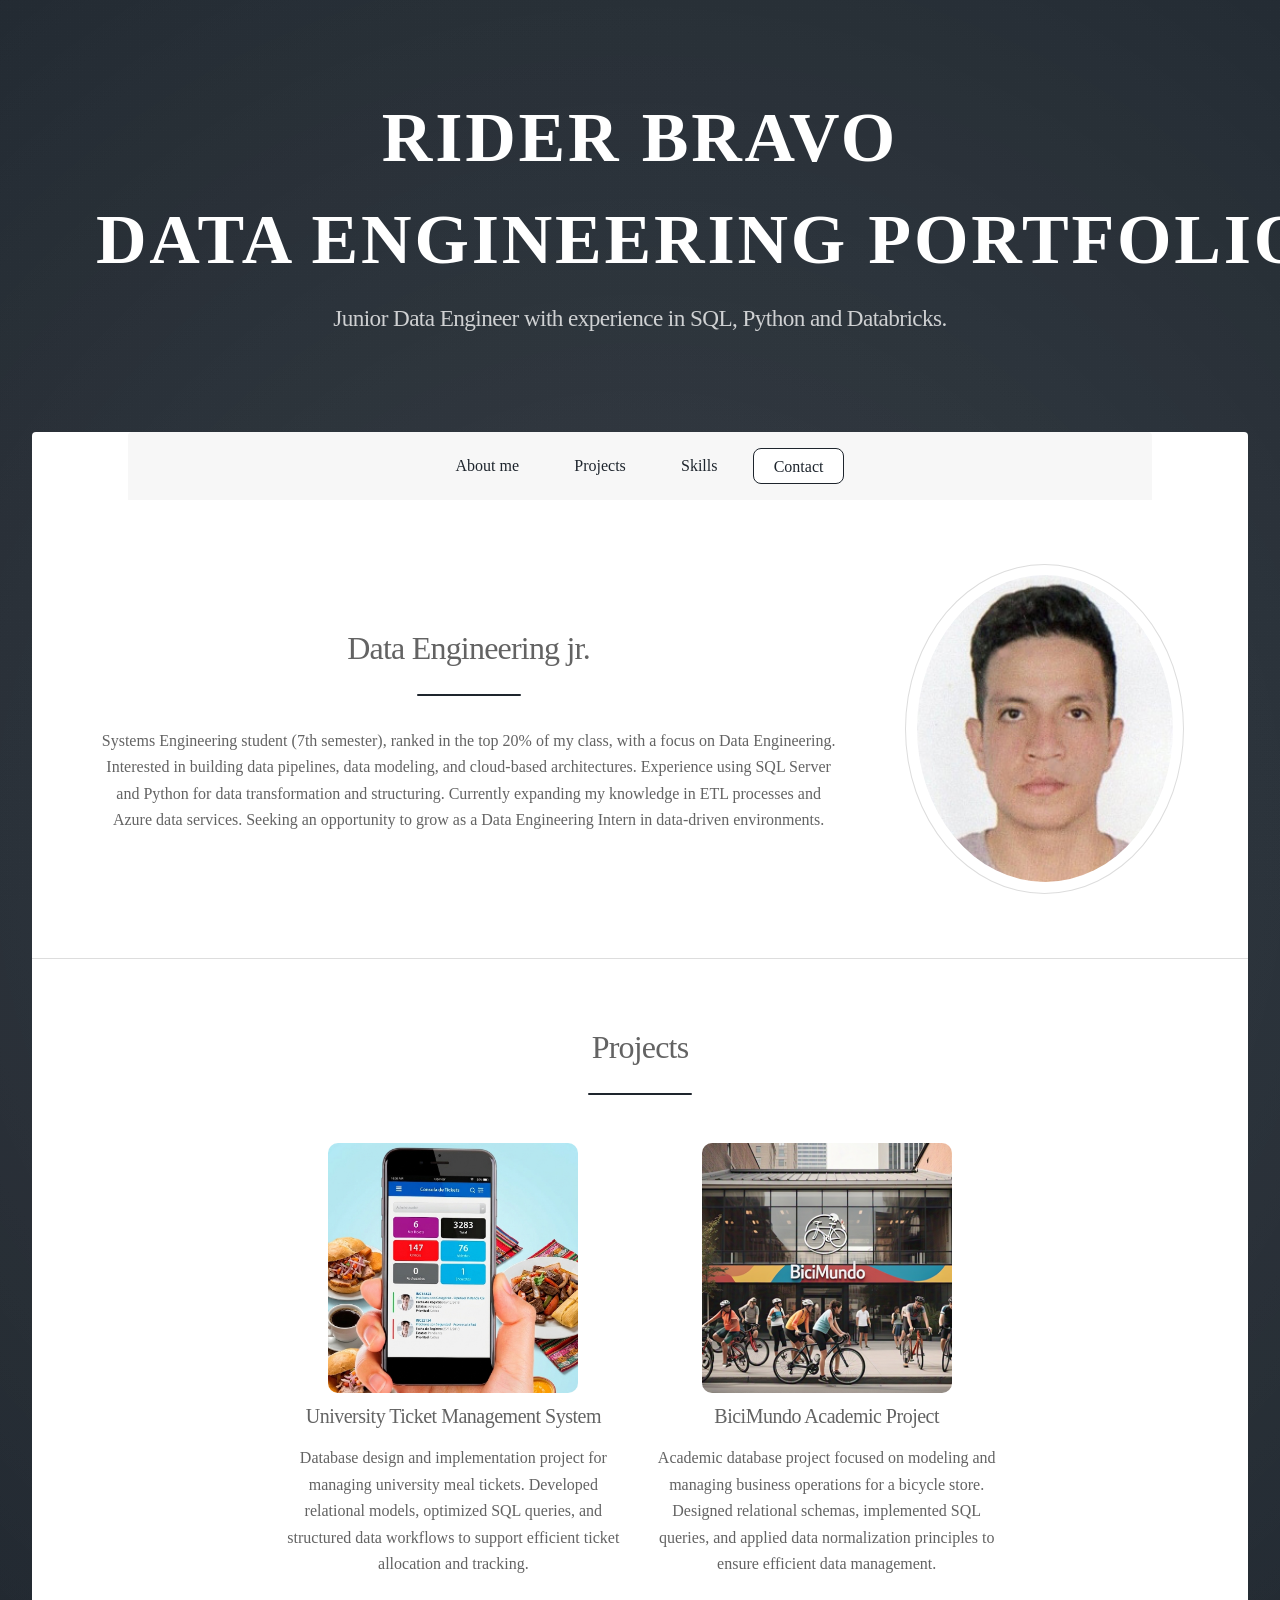
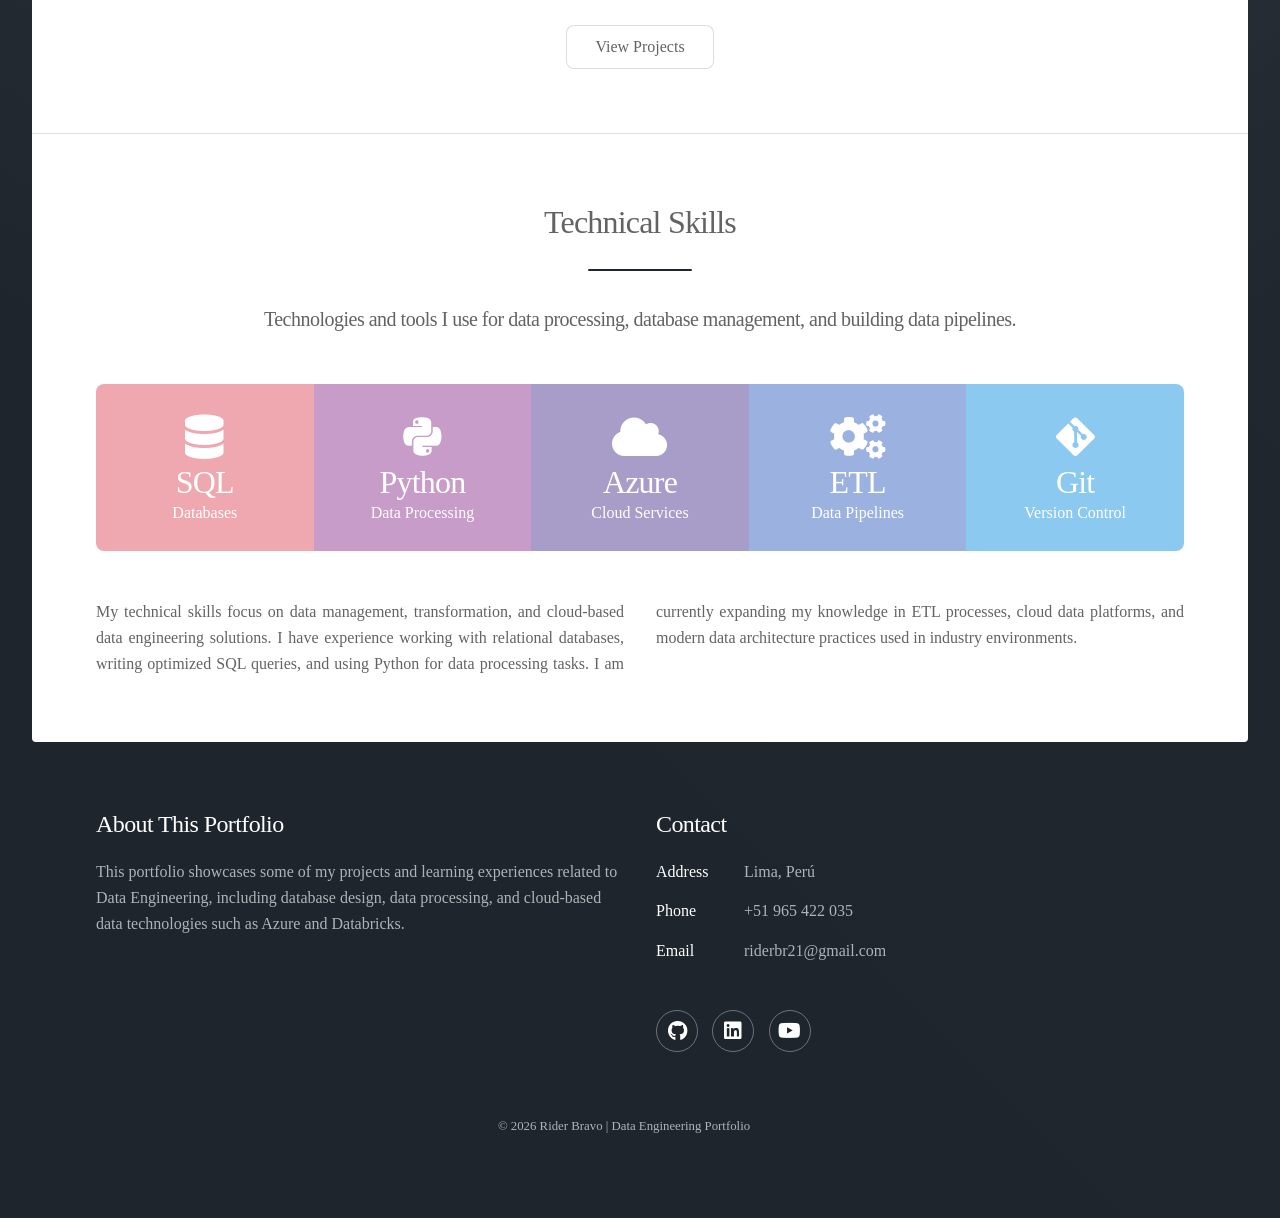
==== commit d6d52d03: "Corregi linea inferioir del about me" ====
--- a/index.html
+++ b/index.html
@@ -49,7 +49,7 @@
 							<section id="intro" class="main">
 								<div class="spotlight">
 									<div class="content">
-										<header class="major">
+										<header class="major special">
 											<h2>Data Engineering jr.</h2>
 										</header>
 										<p>
--- a/assets/css/main.css
+++ b/assets/css/main.css
@@ -4147,4 +4147,8 @@
 
 }
 
-		+		
+
+
+
+
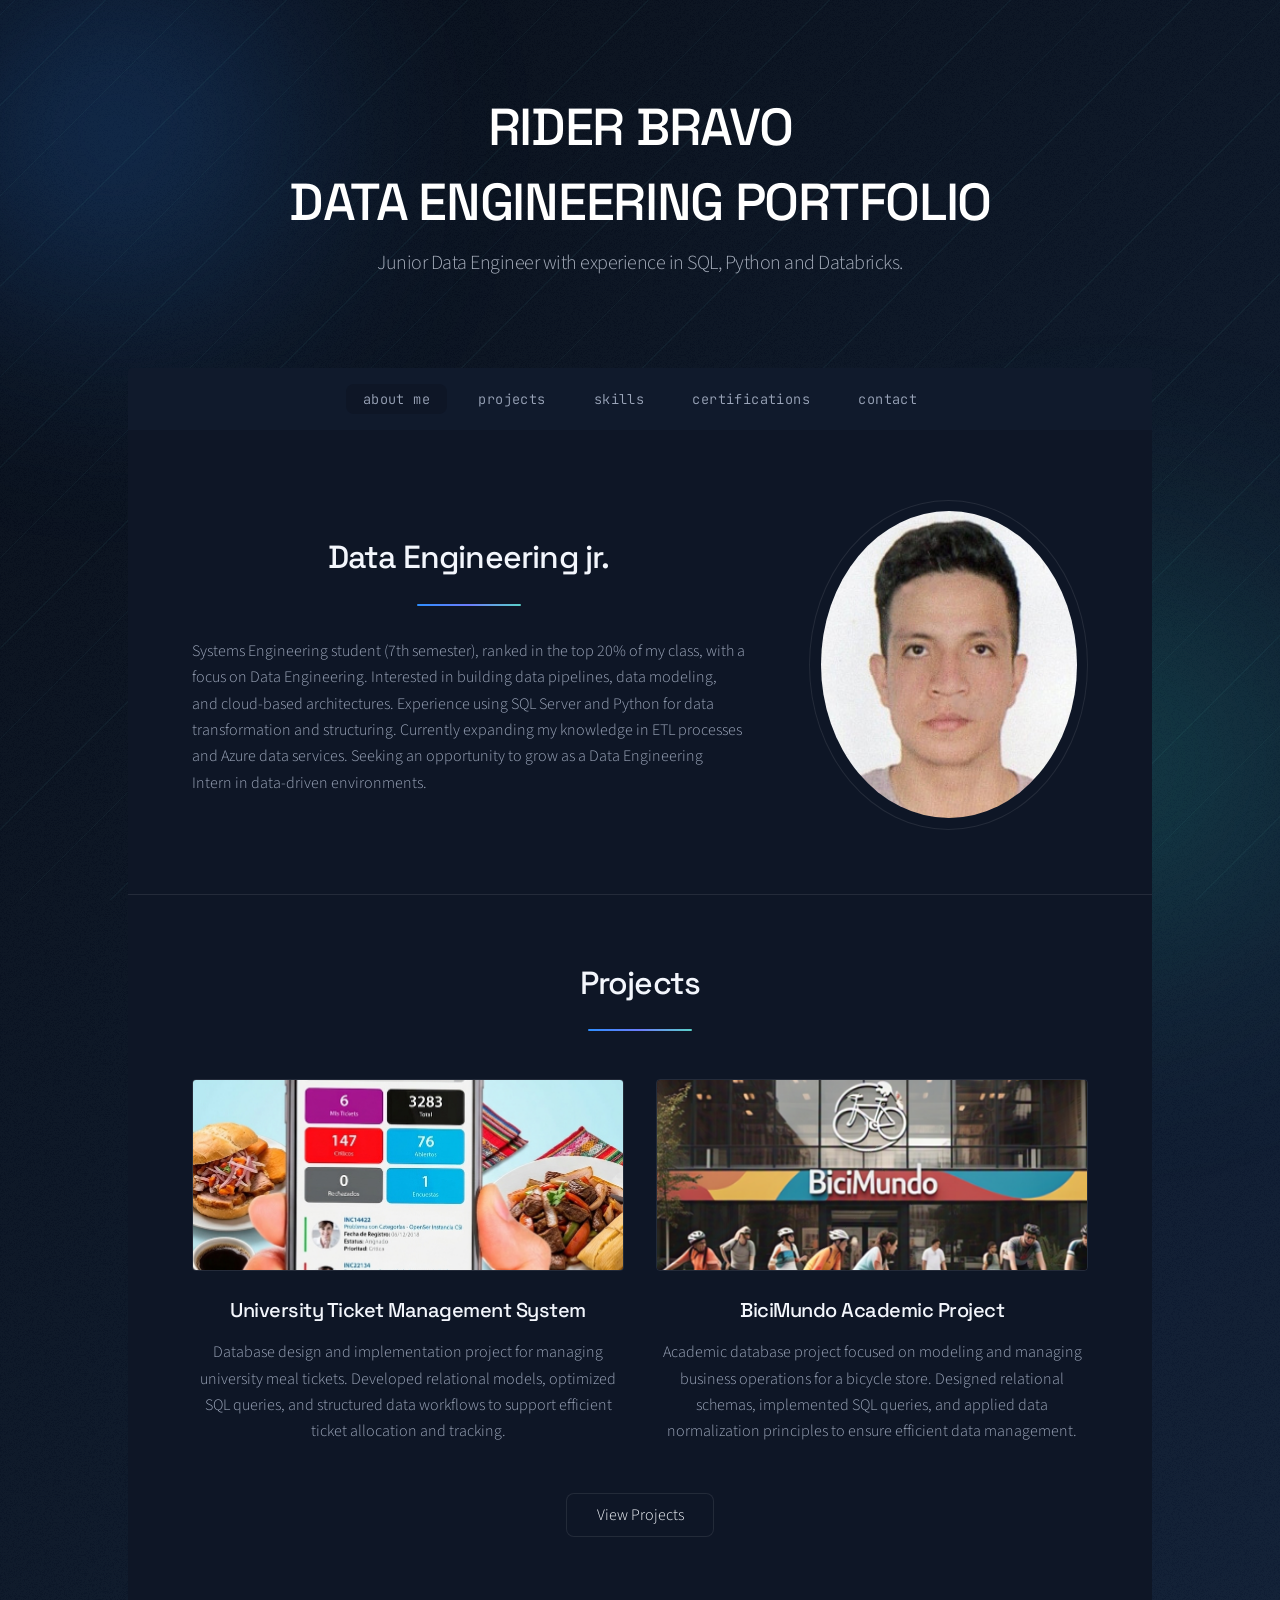
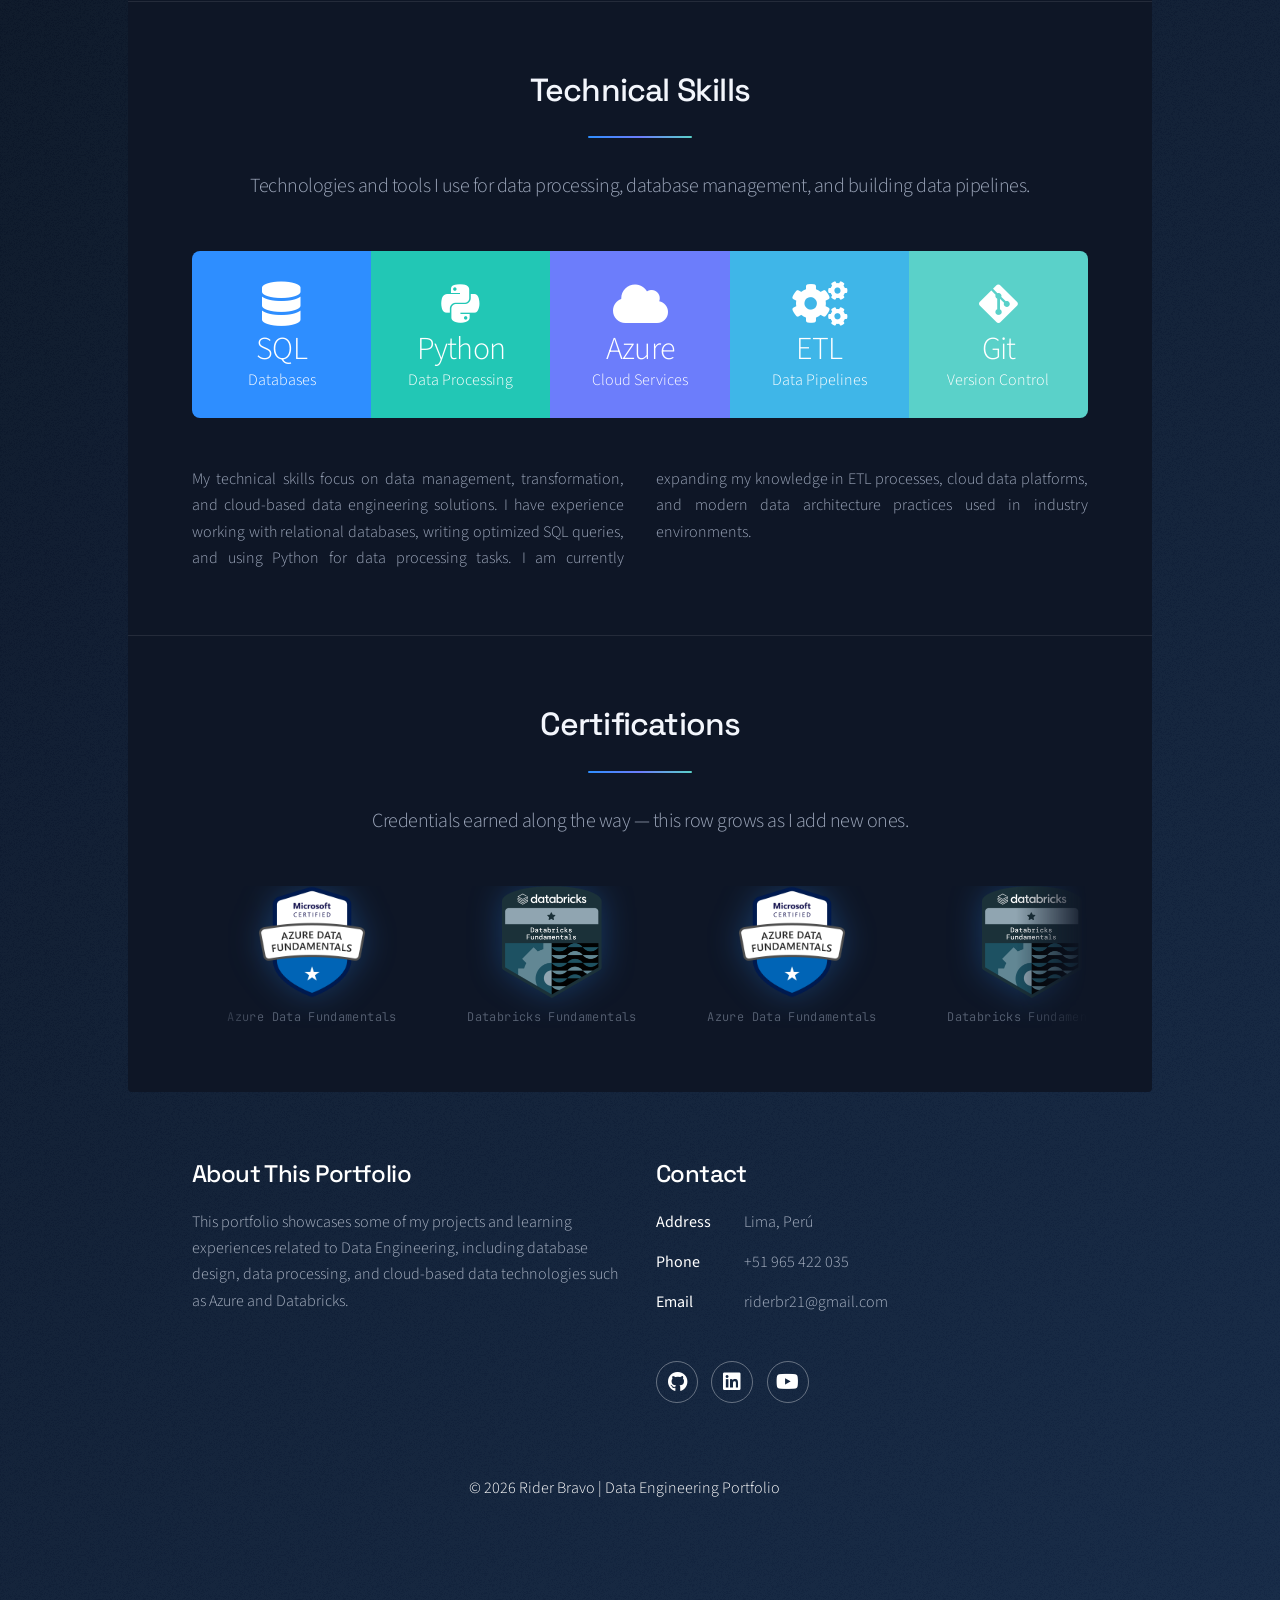
==== commit 2b390005: "Rediseño completo del portafolio" ====
--- a/index.html
+++ b/index.html
@@ -12,24 +12,27 @@
 
 		<meta name="keywords" content="Rider Bravo, Data Engineer, Data Engineering, SQL, Python, ETL, Portafolio">
 		<meta name="author" content="Rider Bravo">
-		<meta name="description" content="Rider Bravo - Data Engineer Junior. Proyectos de ETL, Data Warehouse, SQL Server y Power BI."><meta name="keywords" content="Rider Bravo, Data Engineer, Data Engineering, SQL, Python, ETL, Portafolio"><meta name="author" content="Rider Bravo">
+		<meta name="description" content="Rider Bravo - Data Engineer Junior. Proyectos de ETL, Data Warehouse, SQL Server y Power BI.">
 
 		<link rel="stylesheet" href="assets/css/main.css" />
 		<noscript><link rel="stylesheet" href="assets/css/noscript.css" /></noscript>
+		<script>if ('scrollRestoration' in history) history.scrollRestoration = 'manual';</script>
 	</head>
 	<body class="is-preload">
 
+		<div class="bg-flow" aria-hidden="true"></div>
+
 		<!-- Wrapper -->
 			<div id="wrapper">
 
 				<!-- Header -->
 					<header id="header" class="alt">
-						
+
 						<h1>RIDER BRAVO </h1>
-						<h1>DATA ENGINEERING PORTFOLIO</h1>	
+						<h1>DATA ENGINEERING PORTFOLIO</h1>
 
 						<p>Junior Data Engineer with experience in SQL, Python and Databricks.</p>
-						
+
 					</header>
 
 				<!-- Nav -->
@@ -38,6 +41,7 @@
 							<li><a href="#intro" class="active">About me</a></li>
 							<li><a href="#first">Projects</a></li>
 							<li><a href="#second">Skills</a></li>
+							<li><a href="#third">Certifications</a></li>
 							<li><a href="#footer">Contact</a></li>
 						</ul>
 					</nav>
@@ -82,7 +86,7 @@
 										<h3>BiciMundo Academic Project</h3>
 										<p>Academic database project focused on modeling and managing business operations for a bicycle store. Designed relational schemas, implemented SQL queries, and applied data normalization principles to ensure efficient data management.</p>
 									</li>
-									
+
 								</ul>
 								<footer class="major">
 									<ul class="actions special">
@@ -135,8 +139,36 @@
 								data architecture practices used in industry environments.
 								</p>
 							</section>
-			
-						
+
+						<!-- Third Section -->
+							<section id="third" class="main special">
+								<header class="major">
+									<h2>Certifications</h2>
+									<p>Credentials earned along the way — this row grows as I add new ones.</p>
+								</header>
+
+								<div class="badge-marquee">
+									<div class="badge-track">
+										<div class="badge-item">
+											<img src="images/badges/badge_data_fundamentals.png" alt="Microsoft Certified: Azure Data Fundamentals (DP-900)">
+											<span class="badge-label">Azure Data Fundamentals</span>
+										</div>
+										<div class="badge-item">
+											<img src="images/badges/badge_databricks.png" alt="Databricks Fundamentals">
+											<span class="badge-label">Databricks Fundamentals</span>
+										</div>
+										<!-- Duplicate of the two badges above — required so the CSS marquee loop is seamless. Add new badges to BOTH copies. -->
+										<div class="badge-item" aria-hidden="true">
+											<img src="images/badges/badge_data_fundamentals.png" alt="">
+											<span class="badge-label">Azure Data Fundamentals</span>
+										</div>
+										<div class="badge-item" aria-hidden="true">
+											<img src="images/badges/badge_databricks.png" alt="">
+											<span class="badge-label">Databricks Fundamentals</span>
+										</div>
+									</div>
+								</div>
+							</section>
 
 					</div>
 
@@ -145,8 +177,8 @@
 						<section>
 							<h2>About This Portfolio</h2>
 							<p>This portfolio showcases some of my projects and learning experiences related to Data Engineering, including database design, data processing, and cloud-based data technologies such as Azure and Databricks.</p>
-							
-							
+
+
 						</section>
 						<section>
 							<h2>Contact</h2>
@@ -158,7 +190,7 @@
 								<dt>Email</dt>
 								<dd>riderbr21@gmail.com</dd>
 							</dl>
-							
+
 							<ul class="icons">
 								<li>
 									<a href="https://github.com/DevDataRider" target="_blank" rel="noopener noreferrer" class="icon brands fa-github alt"><span class="label">GitHub</span></a>
@@ -171,7 +203,7 @@
 								<li><a href="https://www.youtube.com/@DevDataRider" target="_blank" rel="noopener noreferrer" class="icon brands fa-youtube alt"><span class="label">YouTube</span></a>
 								</li>
 							</ul>
-							
+
 						</section>
 						<p class="copyright">© 2026 Rider Bravo | Data Engineering Portfolio</p>
 					</footer>
@@ -186,6 +218,7 @@
 			<script src="assets/js/breakpoints.min.js"></script>
 			<script src="assets/js/util.js"></script>
 			<script src="assets/js/main.js"></script>
+			<script src="assets/js/cursor.js"></script>
 
 	</body>
-</html>+</html>
--- a/assets/css/main.css
+++ b/assets/css/main.css
@@ -1,16 +1,10 @@
-@import url(fontawesome-all.min.css);
-@import 'https://fonts.googleapis.com/css?family=Source+Sans+Pro:300,400';
-
+@import 'fontawesome-all.min.css';
+@import 'https://fonts.googleapis.com/css2?family=Source+Sans+Pro:wght@300;400&family=Space+Grotesk:wght@400;500;600&family=JetBrains+Mono:wght@400;500&display=swap';
 /*
 	Stellar by HTML5 UP
 	html5up.net | @ajlkn
 	Free for personal and commercial use under the CCA 3.0 license (html5up.net/license)
 */
-
-
-
-
-
 html, body, div, span, applet, object,
 iframe, h1, h2, h3, h4, h5, h6, p, blockquote,
 pre, a, abbr, acronym, address, big, cite,
@@ -22,4133 +16,3572 @@
 canvas, details, embed, figure, figcaption,
 footer, header, hgroup, menu, nav, output, ruby,
 section, summary, time, mark, audio, video {
-	margin: 0;
-	padding: 0;
-	border: 0;
-	font-size: 100%;
-	font: inherit;
-	vertical-align: baseline;
-	font-family:Cambria, Cochin, Georgia, Times, 'Times New Roman', serif;
+  margin: 0;
+  padding: 0;
+  border: 0;
+  font-size: 100%;
+  font: inherit;
+  vertical-align: baseline;
 }
 
 article, aside, details, figcaption, figure,
 footer, header, hgroup, menu, nav, section {
-	display: block;}
-
-
+  display: block;
+}
 
 body {
-	line-height: 1;
+  line-height: 1;
 }
 
 ol, ul {
-	list-style: none;
+  list-style: none;
 }
 
 blockquote, q {
-	quotes: none;
-}
-
-	blockquote:before, blockquote:after, q:before, q:after {
-		content: '';
-		content: none;
-	}
+  quotes: none;
+}
+blockquote:before, blockquote:after, q:before, q:after {
+  content: "";
+  content: none;
+}
 
 table {
-	border-collapse: collapse;
-	border-spacing: 0;
+  border-collapse: collapse;
+  border-spacing: 0;
 }
 
 body {
-	-webkit-text-size-adjust: none;
+  -webkit-text-size-adjust: none;
 }
 
 mark {
-	background-color: transparent;
-	color: inherit;
+  background-color: transparent;
+  color: inherit;
 }
 
 input::-moz-focus-inner {
-	border: 0;
-	padding: 0;
+  border: 0;
+  padding: 0;
 }
 
 input, select, textarea {
-	-moz-appearance: none;
-	-webkit-appearance: none;
-	-ms-appearance: none;
-	appearance: none;
-}
-
-
-
-/*color del body: #1e252d */
-
-
-
-
-.projects-grid{
-	display: grid;
-	grid-template-columns: repeat(2, 1fr);
-	gap: 2.5em;
-	margin-top: 2em;
-}
-
-.project-card{
-	display: flex;
-	flex-direction: column;
-	justify-content: space-between;
-	background: #ffffff;
-	padding: 2em;
-	border-radius: 3px;
-	text-align: center;
-	box-shadow: 0 5px 15px rgba(0,0,0,0.08);
-	transition: transform 0.3s ease;
-
-	display: flex;
-	flex-direction: column;
-	align-items: center; /* centra contenido horizontal */
-}
-
-.project-card:hover{
-	transform: translateY(-5px);
-	
-}
-
-
-/* IMAGEN (tu tamaño original) */
-
-.project-card img{
-	width: 259px;
-	height: 250px;
-	object-fit: cover;
-	border-radius: 3px;
-	margin-bottom: 1em;
-	display:block;
-	margin-left:auto;
-	margin-right:auto;
-}
-
-
-/* BOTONES */
-
- BOTONES */
-
-.project-card .actions{
-	margin-top: auto;
-	display: flex;
-	justify-content: center;
-	gap: 10px;
-	flex-wrap: wrap;
-	padding:0;
-}
-
-
-/* BOTONES MÁS COMPACTOS */
-
-.projects-grid {
+  -moz-appearance: none;
+  -webkit-appearance: none;
+  -ms-appearance: none;
+  appearance: none;
+}
+
+/* Basic */
+@-ms-viewport {
+  width: device-width;
+}
+body {
+  -ms-overflow-style: scrollbar;
+}
+
+@media screen and (max-width: 480px) {
+  html, body {
+    min-width: 320px;
+  }
+}
+html {
+  box-sizing: border-box;
+}
+
+*, *:before, *:after {
+  box-sizing: inherit;
+}
+
+body {
+  position: relative;
+  overflow-x: hidden;
+  background-color: #060b16;
+  background-image: url("images/overlay.png"), -moz-linear-gradient(135deg, #050a14 0%, #132743 100%);
+  background-image: url("images/overlay.png"), -webkit-linear-gradient(135deg, #050a14 0%, #132743 100%);
+  background-image: url("images/overlay.png"), -ms-linear-gradient(135deg, #050a14 0%, #132743 100%);
+  background-image: url("images/overlay.png"), linear-gradient(135deg, #050a14 0%, #132743 100%);
+}
+body:before, body:after {
+  content: "";
+  position: fixed;
+  z-index: -2;
+  border-radius: 100%;
+  pointer-events: none;
+  -moz-filter: blur(90px);
+  -webkit-filter: blur(90px);
+  -ms-filter: blur(90px);
+  filter: blur(90px);
+  -moz-animation: aura-drift 30s ease-in-out infinite alternate;
+  -webkit-animation: aura-drift 30s ease-in-out infinite alternate;
+  -ms-animation: aura-drift 30s ease-in-out infinite alternate;
+  animation: aura-drift 30s ease-in-out infinite alternate;
+}
+body:before {
+  top: -18%;
+  left: -14%;
+  width: 46vw;
+  height: 46vw;
+  background: radial-gradient(circle, rgba(46, 142, 255, 0.28) 0%, transparent 70%);
+}
+body:after {
+  bottom: -20%;
+  right: -12%;
+  width: 50vw;
+  height: 50vw;
+  background: radial-gradient(circle, rgba(34, 199, 181, 0.22) 0%, transparent 70%);
+  -moz-animation-duration: 36s;
+  -webkit-animation-duration: 36s;
+  -ms-animation-duration: 36s;
+  animation-duration: 36s;
+  -moz-animation-direction: alternate-reverse;
+  -webkit-animation-direction: alternate-reverse;
+  -ms-animation-direction: alternate-reverse;
+  animation-direction: alternate-reverse;
+}
+@-moz-keyframes aura-drift {
+  0% {
+    -moz-transform: translate(0, 0) scale(1);
+    -webkit-transform: translate(0, 0) scale(1);
+    -ms-transform: translate(0, 0) scale(1);
+    transform: translate(0, 0) scale(1);
+  }
+  100% {
+    -moz-transform: translate(6vw, 8vh) scale(1.18);
+    -webkit-transform: translate(6vw, 8vh) scale(1.18);
+    -ms-transform: translate(6vw, 8vh) scale(1.18);
+    transform: translate(6vw, 8vh) scale(1.18);
+  }
+}
+@-webkit-keyframes aura-drift {
+  0% {
+    -moz-transform: translate(0, 0) scale(1);
+    -webkit-transform: translate(0, 0) scale(1);
+    -ms-transform: translate(0, 0) scale(1);
+    transform: translate(0, 0) scale(1);
+  }
+  100% {
+    -moz-transform: translate(6vw, 8vh) scale(1.18);
+    -webkit-transform: translate(6vw, 8vh) scale(1.18);
+    -ms-transform: translate(6vw, 8vh) scale(1.18);
+    transform: translate(6vw, 8vh) scale(1.18);
+  }
+}
+@-ms-keyframes aura-drift {
+  0% {
+    -moz-transform: translate(0, 0) scale(1);
+    -webkit-transform: translate(0, 0) scale(1);
+    -ms-transform: translate(0, 0) scale(1);
+    transform: translate(0, 0) scale(1);
+  }
+  100% {
+    -moz-transform: translate(6vw, 8vh) scale(1.18);
+    -webkit-transform: translate(6vw, 8vh) scale(1.18);
+    -ms-transform: translate(6vw, 8vh) scale(1.18);
+    transform: translate(6vw, 8vh) scale(1.18);
+  }
+}
+@keyframes aura-drift {
+  0% {
+    -moz-transform: translate(0, 0) scale(1);
+    -webkit-transform: translate(0, 0) scale(1);
+    -ms-transform: translate(0, 0) scale(1);
+    transform: translate(0, 0) scale(1);
+  }
+  100% {
+    -moz-transform: translate(6vw, 8vh) scale(1.18);
+    -webkit-transform: translate(6vw, 8vh) scale(1.18);
+    -ms-transform: translate(6vw, 8vh) scale(1.18);
+    transform: translate(6vw, 8vh) scale(1.18);
+  }
+}
+body.is-preload *, body.is-preload *:before, body.is-preload *:after {
+  -moz-animation: none !important;
+  -webkit-animation: none !important;
+  -ms-animation: none !important;
+  animation: none !important;
+  -moz-transition: none !important;
+  -webkit-transition: none !important;
+  -ms-transition: none !important;
+  transition: none !important;
+}
+@media (prefers-reduced-motion: reduce) {
+  body:before, body:after {
+    -moz-animation: none !important;
+    -webkit-animation: none !important;
+    -ms-animation: none !important;
+    animation: none !important;
+  }
+}
+
+.bg-flow {
+  position: fixed;
+  top: 0;
+  left: 0;
+  z-index: -1;
+  width: 100%;
+  height: 100%;
+  pointer-events: none;
+  opacity: 0.05;
+  background-image: repeating-linear-gradient(-45deg, #5ad1c9 0, #5ad1c9 1px, transparent 1px, transparent 64px);
+  -moz-background-size: 200% 200%;
+  -webkit-background-size: 200% 200%;
+  -ms-background-size: 200% 200%;
+  background-size: 200% 200%;
+  -moz-animation: flow-shift 45s linear infinite;
+  -webkit-animation: flow-shift 45s linear infinite;
+  -ms-animation: flow-shift 45s linear infinite;
+  animation: flow-shift 45s linear infinite;
+}
+body.is-preload .bg-flow {
+  -moz-animation: none !important;
+  -webkit-animation: none !important;
+  -ms-animation: none !important;
+  animation: none !important;
+}
+@media (prefers-reduced-motion: reduce) {
+  .bg-flow {
+    -moz-animation: none !important;
+    -webkit-animation: none !important;
+    -ms-animation: none !important;
+    animation: none !important;
+  }
+}
+
+@-moz-keyframes flow-shift {
+  0% {
+    background-position: 0 0;
+  }
+  100% {
+    background-position: 220px 220px;
+  }
+}
+@-webkit-keyframes flow-shift {
+  0% {
+    background-position: 0 0;
+  }
+  100% {
+    background-position: 220px 220px;
+  }
+}
+@-ms-keyframes flow-shift {
+  0% {
+    background-position: 0 0;
+  }
+  100% {
+    background-position: 220px 220px;
+  }
+}
+@keyframes flow-shift {
+  0% {
+    background-position: 0 0;
+  }
+  100% {
+    background-position: 220px 220px;
+  }
+}
+/* Type */
+body {
+  background-color: #060b16;
+  color: rgba(224, 231, 245, 0.72);
+}
+
+body, input, select, textarea {
+  font-family: "Source Sans Pro", Helvetica, sans-serif;
+  font-size: 17pt;
+  font-weight: 300;
+  line-height: 1.65;
+}
+@media screen and (max-width: 1680px) {
+  body, input, select, textarea {
+    font-size: 14pt;
+  }
+}
+@media screen and (max-width: 1280px) {
+  body, input, select, textarea {
+    font-size: 12pt;
+  }
+}
+@media screen and (max-width: 360px) {
+  body, input, select, textarea {
+    font-size: 11pt;
+  }
+}
+
+a {
+  -moz-transition: color 0.2s ease, border-bottom 0.2s ease;
+  -webkit-transition: color 0.2s ease, border-bottom 0.2s ease;
+  -ms-transition: color 0.2s ease, border-bottom 0.2s ease;
+  transition: color 0.2s ease, border-bottom 0.2s ease;
+  text-decoration: none;
+  border-bottom: dotted 1px;
+  color: inherit;
+}
+a:hover {
+  border-bottom-color: transparent;
+}
+
+strong, b {
+  font-weight: 400;
+}
+
+em, i {
+  font-style: italic;
+}
+
+p {
+  margin: 0 0 2em 0;
+}
+p.content {
+  -moz-columns: 20em 2;
+  -webkit-columns: 20em 2;
+  -ms-columns: 20em 2;
+  columns: 20em 2;
+  -moz-column-gap: 2em;
+  -webkit-column-gap: 2em;
+  -ms-column-gap: 2em;
+  column-gap: 2em;
+  text-align: justify;
+}
+
+h1, h2, h3, h4, h5, h6 {
+  font-family: "Space Grotesk", Helvetica, sans-serif;
+  font-weight: 500;
+  line-height: 1.5;
+  margin: 0 0 0.7em 0;
+  letter-spacing: -0.025em;
+}
+h1 a, h2 a, h3 a, h4 a, h5 a, h6 a {
+  color: inherit;
+  text-decoration: none;
+}
+
+h1 {
+  font-size: 2.5em;
+  line-height: 1.2;
+}
+
+h2 {
+  font-size: 1.5em;
+}
+
+h3 {
+  font-size: 1.25em;
+}
+
+h4 {
+  font-size: 1.1em;
+}
+
+h5 {
+  font-size: 0.9em;
+}
+
+h6 {
+  font-size: 0.7em;
+}
+
+@media screen and (max-width: 736px) {
+  h1 {
+    font-size: 2em;
+  }
+}
+sub {
+  font-size: 0.8em;
+  position: relative;
+  top: 0.5em;
+}
+
+sup {
+  font-size: 0.8em;
+  position: relative;
+  top: -0.5em;
+}
+
+blockquote {
+  border-left: solid 4px;
+  font-style: italic;
+  margin: 0 0 2em 0;
+  padding: 0.5em 0 0.5em 2em;
+}
+
+code {
+  border-radius: 8px;
+  border: solid 1px;
+  font-family: "JetBrains Mono", "Courier New", monospace;
+  font-size: 0.9em;
+  margin: 0 0.25em;
+  padding: 0.25em 0.65em;
+}
+
+pre {
+  -webkit-overflow-scrolling: touch;
+  font-family: "JetBrains Mono", "Courier New", monospace;
+  font-size: 0.9em;
+  margin: 0 0 2em 0;
+}
+pre code {
+  display: block;
+  line-height: 1.75;
+  padding: 1em 1.5em;
+  overflow-x: auto;
+}
+
+hr {
+  border: 0;
+  border-bottom: solid 1px;
+  margin: 2em 0;
+}
+hr.major {
+  margin: 3em 0;
+}
+
+.align-left {
+  text-align: left;
+}
+
+.align-center {
+  text-align: center;
+}
+
+.align-right {
+  text-align: right;
+}
+
+input, select, textarea {
+  color: #ffffff;
+}
+
+a:hover {
+  color: #ffffff;
+}
+
+strong, b {
+  color: #ffffff;
+}
+
+h1, h2, h3, h4, h5, h6 {
+  color: #ffffff;
+}
+
+blockquote {
+  border-left-color: rgba(255, 255, 255, 0.35);
+}
+
+code {
+  background: rgba(255, 255, 255, 0.075);
+  border-color: rgba(255, 255, 255, 0.35);
+}
+
+hr {
+  border-bottom-color: rgba(255, 255, 255, 0.35);
+}
+
+/* Row */
+.row {
+  display: flex;
+  flex-wrap: wrap;
+  box-sizing: border-box;
+  align-items: stretch;
+}
+.row > * {
+  box-sizing: border-box;
+}
+.row.gtr-uniform > * > :last-child {
+  margin-bottom: 0;
+}
+.row.aln-left {
+  justify-content: flex-start;
+}
+.row.aln-center {
+  justify-content: center;
+}
+.row.aln-right {
+  justify-content: flex-end;
+}
+.row.aln-top {
+  align-items: flex-start;
+}
+.row.aln-middle {
+  align-items: center;
+}
+.row.aln-bottom {
+  align-items: flex-end;
+}
+.row > .imp {
+  order: -1;
+}
+.row > .col-1 {
+  width: 8.3333333333%;
+}
+.row > .off-1 {
+  margin-left: 8.3333333333%;
+}
+.row > .col-2 {
+  width: 16.6666666667%;
+}
+.row > .off-2 {
+  margin-left: 16.6666666667%;
+}
+.row > .col-3 {
+  width: 25%;
+}
+.row > .off-3 {
+  margin-left: 25%;
+}
+.row > .col-4 {
+  width: 33.3333333333%;
+}
+.row > .off-4 {
+  margin-left: 33.3333333333%;
+}
+.row > .col-5 {
+  width: 41.6666666667%;
+}
+.row > .off-5 {
+  margin-left: 41.6666666667%;
+}
+.row > .col-6 {
+  width: 50%;
+}
+.row > .off-6 {
+  margin-left: 50%;
+}
+.row > .col-7 {
+  width: 58.3333333333%;
+}
+.row > .off-7 {
+  margin-left: 58.3333333333%;
+}
+.row > .col-8 {
+  width: 66.6666666667%;
+}
+.row > .off-8 {
+  margin-left: 66.6666666667%;
+}
+.row > .col-9 {
+  width: 75%;
+}
+.row > .off-9 {
+  margin-left: 75%;
+}
+.row > .col-10 {
+  width: 83.3333333333%;
+}
+.row > .off-10 {
+  margin-left: 83.3333333333%;
+}
+.row > .col-11 {
+  width: 91.6666666667%;
+}
+.row > .off-11 {
+  margin-left: 91.6666666667%;
+}
+.row > .col-12 {
+  width: 100%;
+}
+.row > .off-12 {
+  margin-left: 100%;
+}
+.row.gtr-0 {
+  margin-top: 0;
+  margin-left: 0em;
+}
+.row.gtr-0 > * {
+  padding: 0 0 0 0em;
+}
+.row.gtr-0.gtr-uniform {
+  margin-top: 0em;
+}
+.row.gtr-0.gtr-uniform > * {
+  padding-top: 0em;
+}
+.row.gtr-25 {
+  margin-top: 0;
+  margin-left: -0.375em;
+}
+.row.gtr-25 > * {
+  padding: 0 0 0 0.375em;
+}
+.row.gtr-25.gtr-uniform {
+  margin-top: -0.375em;
+}
+.row.gtr-25.gtr-uniform > * {
+  padding-top: 0.375em;
+}
+.row.gtr-50 {
+  margin-top: 0;
+  margin-left: -0.75em;
+}
+.row.gtr-50 > * {
+  padding: 0 0 0 0.75em;
+}
+.row.gtr-50.gtr-uniform {
+  margin-top: -0.75em;
+}
+.row.gtr-50.gtr-uniform > * {
+  padding-top: 0.75em;
+}
+.row {
+  margin-top: 0;
+  margin-left: -1.5em;
+}
+.row > * {
+  padding: 0 0 0 1.5em;
+}
+.row.gtr-uniform {
+  margin-top: -1.5em;
+}
+.row.gtr-uniform > * {
+  padding-top: 1.5em;
+}
+.row.gtr-150 {
+  margin-top: 0;
+  margin-left: -2.25em;
+}
+.row.gtr-150 > * {
+  padding: 0 0 0 2.25em;
+}
+.row.gtr-150.gtr-uniform {
+  margin-top: -2.25em;
+}
+.row.gtr-150.gtr-uniform > * {
+  padding-top: 2.25em;
+}
+.row.gtr-200 {
+  margin-top: 0;
+  margin-left: -3em;
+}
+.row.gtr-200 > * {
+  padding: 0 0 0 3em;
+}
+.row.gtr-200.gtr-uniform {
+  margin-top: -3em;
+}
+.row.gtr-200.gtr-uniform > * {
+  padding-top: 3em;
+}
+@media screen and (max-width: 1680px) {
+  .row {
     display: flex;
     flex-wrap: wrap;
-	
-    gap: 2em;
-}
-
-.actions.small .button{
-	padding: 0.35em 0.9em;
-	font-size: 1em;
-	line-height: 1.2;
-	border-radius: 10px;
-	height: auto;
-	transition: all 0.25s ease;
-
-}
-
-/* =========================
-   GRID DE PROYECTOS
-========================= */
-
-.projects-grid {
+    box-sizing: border-box;
+    align-items: stretch;
+  }
+  .row > * {
+    box-sizing: border-box;
+  }
+  .row.gtr-uniform > * > :last-child {
+    margin-bottom: 0;
+  }
+  .row.aln-left {
+    justify-content: flex-start;
+  }
+  .row.aln-center {
+    justify-content: center;
+  }
+  .row.aln-right {
+    justify-content: flex-end;
+  }
+  .row.aln-top {
+    align-items: flex-start;
+  }
+  .row.aln-middle {
+    align-items: center;
+  }
+  .row.aln-bottom {
+    align-items: flex-end;
+  }
+  .row > .imp-xlarge {
+    order: -1;
+  }
+  .row > .col-1-xlarge {
+    width: 8.3333333333%;
+  }
+  .row > .off-1-xlarge {
+    margin-left: 8.3333333333%;
+  }
+  .row > .col-2-xlarge {
+    width: 16.6666666667%;
+  }
+  .row > .off-2-xlarge {
+    margin-left: 16.6666666667%;
+  }
+  .row > .col-3-xlarge {
+    width: 25%;
+  }
+  .row > .off-3-xlarge {
+    margin-left: 25%;
+  }
+  .row > .col-4-xlarge {
+    width: 33.3333333333%;
+  }
+  .row > .off-4-xlarge {
+    margin-left: 33.3333333333%;
+  }
+  .row > .col-5-xlarge {
+    width: 41.6666666667%;
+  }
+  .row > .off-5-xlarge {
+    margin-left: 41.6666666667%;
+  }
+  .row > .col-6-xlarge {
+    width: 50%;
+  }
+  .row > .off-6-xlarge {
+    margin-left: 50%;
+  }
+  .row > .col-7-xlarge {
+    width: 58.3333333333%;
+  }
+  .row > .off-7-xlarge {
+    margin-left: 58.3333333333%;
+  }
+  .row > .col-8-xlarge {
+    width: 66.6666666667%;
+  }
+  .row > .off-8-xlarge {
+    margin-left: 66.6666666667%;
+  }
+  .row > .col-9-xlarge {
+    width: 75%;
+  }
+  .row > .off-9-xlarge {
+    margin-left: 75%;
+  }
+  .row > .col-10-xlarge {
+    width: 83.3333333333%;
+  }
+  .row > .off-10-xlarge {
+    margin-left: 83.3333333333%;
+  }
+  .row > .col-11-xlarge {
+    width: 91.6666666667%;
+  }
+  .row > .off-11-xlarge {
+    margin-left: 91.6666666667%;
+  }
+  .row > .col-12-xlarge {
+    width: 100%;
+  }
+  .row > .off-12-xlarge {
+    margin-left: 100%;
+  }
+  .row.gtr-0 {
+    margin-top: 0;
+    margin-left: 0em;
+  }
+  .row.gtr-0 > * {
+    padding: 0 0 0 0em;
+  }
+  .row.gtr-0.gtr-uniform {
+    margin-top: 0em;
+  }
+  .row.gtr-0.gtr-uniform > * {
+    padding-top: 0em;
+  }
+  .row.gtr-25 {
+    margin-top: 0;
+    margin-left: -0.375em;
+  }
+  .row.gtr-25 > * {
+    padding: 0 0 0 0.375em;
+  }
+  .row.gtr-25.gtr-uniform {
+    margin-top: -0.375em;
+  }
+  .row.gtr-25.gtr-uniform > * {
+    padding-top: 0.375em;
+  }
+  .row.gtr-50 {
+    margin-top: 0;
+    margin-left: -0.75em;
+  }
+  .row.gtr-50 > * {
+    padding: 0 0 0 0.75em;
+  }
+  .row.gtr-50.gtr-uniform {
+    margin-top: -0.75em;
+  }
+  .row.gtr-50.gtr-uniform > * {
+    padding-top: 0.75em;
+  }
+  .row {
+    margin-top: 0;
+    margin-left: -1.5em;
+  }
+  .row > * {
+    padding: 0 0 0 1.5em;
+  }
+  .row.gtr-uniform {
+    margin-top: -1.5em;
+  }
+  .row.gtr-uniform > * {
+    padding-top: 1.5em;
+  }
+  .row.gtr-150 {
+    margin-top: 0;
+    margin-left: -2.25em;
+  }
+  .row.gtr-150 > * {
+    padding: 0 0 0 2.25em;
+  }
+  .row.gtr-150.gtr-uniform {
+    margin-top: -2.25em;
+  }
+  .row.gtr-150.gtr-uniform > * {
+    padding-top: 2.25em;
+  }
+  .row.gtr-200 {
+    margin-top: 0;
+    margin-left: -3em;
+  }
+  .row.gtr-200 > * {
+    padding: 0 0 0 3em;
+  }
+  .row.gtr-200.gtr-uniform {
+    margin-top: -3em;
+  }
+  .row.gtr-200.gtr-uniform > * {
+    padding-top: 3em;
+  }
+}
+@media screen and (max-width: 1280px) {
+  .row {
     display: flex;
     flex-wrap: wrap;
-    gap: 2em;
-    justify-content: center; /* centra las cards */
-}
-
-/* =========================
-   CARDS
-========================= */
+    box-sizing: border-box;
+    align-items: stretch;
+  }
+  .row > * {
+    box-sizing: border-box;
+  }
+  .row.gtr-uniform > * > :last-child {
+    margin-bottom: 0;
+  }
+  .row.aln-left {
+    justify-content: flex-start;
+  }
+  .row.aln-center {
+    justify-content: center;
+  }
+  .row.aln-right {
+    justify-content: flex-end;
+  }
+  .row.aln-top {
+    align-items: flex-start;
+  }
+  .row.aln-middle {
+    align-items: center;
+  }
+  .row.aln-bottom {
+    align-items: flex-end;
+  }
+  .row > .imp-large {
+    order: -1;
+  }
+  .row > .col-1-large {
+    width: 8.3333333333%;
+  }
+  .row > .off-1-large {
+    margin-left: 8.3333333333%;
+  }
+  .row > .col-2-large {
+    width: 16.6666666667%;
+  }
+  .row > .off-2-large {
+    margin-left: 16.6666666667%;
+  }
+  .row > .col-3-large {
+    width: 25%;
+  }
+  .row > .off-3-large {
+    margin-left: 25%;
+  }
+  .row > .col-4-large {
+    width: 33.3333333333%;
+  }
+  .row > .off-4-large {
+    margin-left: 33.3333333333%;
+  }
+  .row > .col-5-large {
+    width: 41.6666666667%;
+  }
+  .row > .off-5-large {
+    margin-left: 41.6666666667%;
+  }
+  .row > .col-6-large {
+    width: 50%;
+  }
+  .row > .off-6-large {
+    margin-left: 50%;
+  }
+  .row > .col-7-large {
+    width: 58.3333333333%;
+  }
+  .row > .off-7-large {
+    margin-left: 58.3333333333%;
+  }
+  .row > .col-8-large {
+    width: 66.6666666667%;
+  }
+  .row > .off-8-large {
+    margin-left: 66.6666666667%;
+  }
+  .row > .col-9-large {
+    width: 75%;
+  }
+  .row > .off-9-large {
+    margin-left: 75%;
+  }
+  .row > .col-10-large {
+    width: 83.3333333333%;
+  }
+  .row > .off-10-large {
+    margin-left: 83.3333333333%;
+  }
+  .row > .col-11-large {
+    width: 91.6666666667%;
+  }
+  .row > .off-11-large {
+    margin-left: 91.6666666667%;
+  }
+  .row > .col-12-large {
+    width: 100%;
+  }
+  .row > .off-12-large {
+    margin-left: 100%;
+  }
+  .row.gtr-0 {
+    margin-top: 0;
+    margin-left: 0em;
+  }
+  .row.gtr-0 > * {
+    padding: 0 0 0 0em;
+  }
+  .row.gtr-0.gtr-uniform {
+    margin-top: 0em;
+  }
+  .row.gtr-0.gtr-uniform > * {
+    padding-top: 0em;
+  }
+  .row.gtr-25 {
+    margin-top: 0;
+    margin-left: -0.375em;
+  }
+  .row.gtr-25 > * {
+    padding: 0 0 0 0.375em;
+  }
+  .row.gtr-25.gtr-uniform {
+    margin-top: -0.375em;
+  }
+  .row.gtr-25.gtr-uniform > * {
+    padding-top: 0.375em;
+  }
+  .row.gtr-50 {
+    margin-top: 0;
+    margin-left: -0.75em;
+  }
+  .row.gtr-50 > * {
+    padding: 0 0 0 0.75em;
+  }
+  .row.gtr-50.gtr-uniform {
+    margin-top: -0.75em;
+  }
+  .row.gtr-50.gtr-uniform > * {
+    padding-top: 0.75em;
+  }
+  .row {
+    margin-top: 0;
+    margin-left: -1.5em;
+  }
+  .row > * {
+    padding: 0 0 0 1.5em;
+  }
+  .row.gtr-uniform {
+    margin-top: -1.5em;
+  }
+  .row.gtr-uniform > * {
+    padding-top: 1.5em;
+  }
+  .row.gtr-150 {
+    margin-top: 0;
+    margin-left: -2.25em;
+  }
+  .row.gtr-150 > * {
+    padding: 0 0 0 2.25em;
+  }
+  .row.gtr-150.gtr-uniform {
+    margin-top: -2.25em;
+  }
+  .row.gtr-150.gtr-uniform > * {
+    padding-top: 2.25em;
+  }
+  .row.gtr-200 {
+    margin-top: 0;
+    margin-left: -3em;
+  }
+  .row.gtr-200 > * {
+    padding: 0 0 0 3em;
+  }
+  .row.gtr-200.gtr-uniform {
+    margin-top: -3em;
+  }
+  .row.gtr-200.gtr-uniform > * {
+    padding-top: 3em;
+  }
+}
+@media screen and (max-width: 980px) {
+  .row {
+    display: flex;
+    flex-wrap: wrap;
+    box-sizing: border-box;
+    align-items: stretch;
+  }
+  .row > * {
+    box-sizing: border-box;
+  }
+  .row.gtr-uniform > * > :last-child {
+    margin-bottom: 0;
+  }
+  .row.aln-left {
+    justify-content: flex-start;
+  }
+  .row.aln-center {
+    justify-content: center;
+  }
+  .row.aln-right {
+    justify-content: flex-end;
+  }
+  .row.aln-top {
+    align-items: flex-start;
+  }
+  .row.aln-middle {
+    align-items: center;
+  }
+  .row.aln-bottom {
+    align-items: flex-end;
+  }
+  .row > .imp-medium {
+    order: -1;
+  }
+  .row > .col-1-medium {
+    width: 8.3333333333%;
+  }
+  .row > .off-1-medium {
+    margin-left: 8.3333333333%;
+  }
+  .row > .col-2-medium {
+    width: 16.6666666667%;
+  }
+  .row > .off-2-medium {
+    margin-left: 16.6666666667%;
+  }
+  .row > .col-3-medium {
+    width: 25%;
+  }
+  .row > .off-3-medium {
+    margin-left: 25%;
+  }
+  .row > .col-4-medium {
+    width: 33.3333333333%;
+  }
+  .row > .off-4-medium {
+    margin-left: 33.3333333333%;
+  }
+  .row > .col-5-medium {
+    width: 41.6666666667%;
+  }
+  .row > .off-5-medium {
+    margin-left: 41.6666666667%;
+  }
+  .row > .col-6-medium {
+    width: 50%;
+  }
+  .row > .off-6-medium {
+    margin-left: 50%;
+  }
+  .row > .col-7-medium {
+    width: 58.3333333333%;
+  }
+  .row > .off-7-medium {
+    margin-left: 58.3333333333%;
+  }
+  .row > .col-8-medium {
+    width: 66.6666666667%;
+  }
+  .row > .off-8-medium {
+    margin-left: 66.6666666667%;
+  }
+  .row > .col-9-medium {
+    width: 75%;
+  }
+  .row > .off-9-medium {
+    margin-left: 75%;
+  }
+  .row > .col-10-medium {
+    width: 83.3333333333%;
+  }
+  .row > .off-10-medium {
+    margin-left: 83.3333333333%;
+  }
+  .row > .col-11-medium {
+    width: 91.6666666667%;
+  }
+  .row > .off-11-medium {
+    margin-left: 91.6666666667%;
+  }
+  .row > .col-12-medium {
+    width: 100%;
+  }
+  .row > .off-12-medium {
+    margin-left: 100%;
+  }
+  .row.gtr-0 {
+    margin-top: 0;
+    margin-left: 0em;
+  }
+  .row.gtr-0 > * {
+    padding: 0 0 0 0em;
+  }
+  .row.gtr-0.gtr-uniform {
+    margin-top: 0em;
+  }
+  .row.gtr-0.gtr-uniform > * {
+    padding-top: 0em;
+  }
+  .row.gtr-25 {
+    margin-top: 0;
+    margin-left: -0.375em;
+  }
+  .row.gtr-25 > * {
+    padding: 0 0 0 0.375em;
+  }
+  .row.gtr-25.gtr-uniform {
+    margin-top: -0.375em;
+  }
+  .row.gtr-25.gtr-uniform > * {
+    padding-top: 0.375em;
+  }
+  .row.gtr-50 {
+    margin-top: 0;
+    margin-left: -0.75em;
+  }
+  .row.gtr-50 > * {
+    padding: 0 0 0 0.75em;
+  }
+  .row.gtr-50.gtr-uniform {
+    margin-top: -0.75em;
+  }
+  .row.gtr-50.gtr-uniform > * {
+    padding-top: 0.75em;
+  }
+  .row {
+    margin-top: 0;
+    margin-left: -1.5em;
+  }
+  .row > * {
+    padding: 0 0 0 1.5em;
+  }
+  .row.gtr-uniform {
+    margin-top: -1.5em;
+  }
+  .row.gtr-uniform > * {
+    padding-top: 1.5em;
+  }
+  .row.gtr-150 {
+    margin-top: 0;
+    margin-left: -2.25em;
+  }
+  .row.gtr-150 > * {
+    padding: 0 0 0 2.25em;
+  }
+  .row.gtr-150.gtr-uniform {
+    margin-top: -2.25em;
+  }
+  .row.gtr-150.gtr-uniform > * {
+    padding-top: 2.25em;
+  }
+  .row.gtr-200 {
+    margin-top: 0;
+    margin-left: -3em;
+  }
+  .row.gtr-200 > * {
+    padding: 0 0 0 3em;
+  }
+  .row.gtr-200.gtr-uniform {
+    margin-top: -3em;
+  }
+  .row.gtr-200.gtr-uniform > * {
+    padding-top: 3em;
+  }
+}
+@media screen and (max-width: 736px) {
+  .row {
+    display: flex;
+    flex-wrap: wrap;
+    box-sizing: border-box;
+    align-items: stretch;
+  }
+  .row > * {
+    box-sizing: border-box;
+  }
+  .row.gtr-uniform > * > :last-child {
+    margin-bottom: 0;
+  }
+  .row.aln-left {
+    justify-content: flex-start;
+  }
+  .row.aln-center {
+    justify-content: center;
+  }
+  .row.aln-right {
+    justify-content: flex-end;
+  }
+  .row.aln-top {
+    align-items: flex-start;
+  }
+  .row.aln-middle {
+    align-items: center;
+  }
+  .row.aln-bottom {
+    align-items: flex-end;
+  }
+  .row > .imp-small {
+    order: -1;
+  }
+  .row > .col-1-small {
+    width: 8.3333333333%;
+  }
+  .row > .off-1-small {
+    margin-left: 8.3333333333%;
+  }
+  .row > .col-2-small {
+    width: 16.6666666667%;
+  }
+  .row > .off-2-small {
+    margin-left: 16.6666666667%;
+  }
+  .row > .col-3-small {
+    width: 25%;
+  }
+  .row > .off-3-small {
+    margin-left: 25%;
+  }
+  .row > .col-4-small {
+    width: 33.3333333333%;
+  }
+  .row > .off-4-small {
+    margin-left: 33.3333333333%;
+  }
+  .row > .col-5-small {
+    width: 41.6666666667%;
+  }
+  .row > .off-5-small {
+    margin-left: 41.6666666667%;
+  }
+  .row > .col-6-small {
+    width: 50%;
+  }
+  .row > .off-6-small {
+    margin-left: 50%;
+  }
+  .row > .col-7-small {
+    width: 58.3333333333%;
+  }
+  .row > .off-7-small {
+    margin-left: 58.3333333333%;
+  }
+  .row > .col-8-small {
+    width: 66.6666666667%;
+  }
+  .row > .off-8-small {
+    margin-left: 66.6666666667%;
+  }
+  .row > .col-9-small {
+    width: 75%;
+  }
+  .row > .off-9-small {
+    margin-left: 75%;
+  }
+  .row > .col-10-small {
+    width: 83.3333333333%;
+  }
+  .row > .off-10-small {
+    margin-left: 83.3333333333%;
+  }
+  .row > .col-11-small {
+    width: 91.6666666667%;
+  }
+  .row > .off-11-small {
+    margin-left: 91.6666666667%;
+  }
+  .row > .col-12-small {
+    width: 100%;
+  }
+  .row > .off-12-small {
+    margin-left: 100%;
+  }
+  .row.gtr-0 {
+    margin-top: 0;
+    margin-left: 0em;
+  }
+  .row.gtr-0 > * {
+    padding: 0 0 0 0em;
+  }
+  .row.gtr-0.gtr-uniform {
+    margin-top: 0em;
+  }
+  .row.gtr-0.gtr-uniform > * {
+    padding-top: 0em;
+  }
+  .row.gtr-25 {
+    margin-top: 0;
+    margin-left: -0.25em;
+  }
+  .row.gtr-25 > * {
+    padding: 0 0 0 0.25em;
+  }
+  .row.gtr-25.gtr-uniform {
+    margin-top: -0.25em;
+  }
+  .row.gtr-25.gtr-uniform > * {
+    padding-top: 0.25em;
+  }
+  .row.gtr-50 {
+    margin-top: 0;
+    margin-left: -0.5em;
+  }
+  .row.gtr-50 > * {
+    padding: 0 0 0 0.5em;
+  }
+  .row.gtr-50.gtr-uniform {
+    margin-top: -0.5em;
+  }
+  .row.gtr-50.gtr-uniform > * {
+    padding-top: 0.5em;
+  }
+  .row {
+    margin-top: 0;
+    margin-left: -1em;
+  }
+  .row > * {
+    padding: 0 0 0 1em;
+  }
+  .row.gtr-uniform {
+    margin-top: -1em;
+  }
+  .row.gtr-uniform > * {
+    padding-top: 1em;
+  }
+  .row.gtr-150 {
+    margin-top: 0;
+    margin-left: -1.5em;
+  }
+  .row.gtr-150 > * {
+    padding: 0 0 0 1.5em;
+  }
+  .row.gtr-150.gtr-uniform {
+    margin-top: -1.5em;
+  }
+  .row.gtr-150.gtr-uniform > * {
+    padding-top: 1.5em;
+  }
+  .row.gtr-200 {
+    margin-top: 0;
+    margin-left: -2em;
+  }
+  .row.gtr-200 > * {
+    padding: 0 0 0 2em;
+  }
+  .row.gtr-200.gtr-uniform {
+    margin-top: -2em;
+  }
+  .row.gtr-200.gtr-uniform > * {
+    padding-top: 2em;
+  }
+}
+@media screen and (max-width: 480px) {
+  .row {
+    display: flex;
+    flex-wrap: wrap;
+    box-sizing: border-box;
+    align-items: stretch;
+  }
+  .row > * {
+    box-sizing: border-box;
+  }
+  .row.gtr-uniform > * > :last-child {
+    margin-bottom: 0;
+  }
+  .row.aln-left {
+    justify-content: flex-start;
+  }
+  .row.aln-center {
+    justify-content: center;
+  }
+  .row.aln-right {
+    justify-content: flex-end;
+  }
+  .row.aln-top {
+    align-items: flex-start;
+  }
+  .row.aln-middle {
+    align-items: center;
+  }
+  .row.aln-bottom {
+    align-items: flex-end;
+  }
+  .row > .imp-xsmall {
+    order: -1;
+  }
+  .row > .col-1-xsmall {
+    width: 8.3333333333%;
+  }
+  .row > .off-1-xsmall {
+    margin-left: 8.3333333333%;
+  }
+  .row > .col-2-xsmall {
+    width: 16.6666666667%;
+  }
+  .row > .off-2-xsmall {
+    margin-left: 16.6666666667%;
+  }
+  .row > .col-3-xsmall {
+    width: 25%;
+  }
+  .row > .off-3-xsmall {
+    margin-left: 25%;
+  }
+  .row > .col-4-xsmall {
+    width: 33.3333333333%;
+  }
+  .row > .off-4-xsmall {
+    margin-left: 33.3333333333%;
+  }
+  .row > .col-5-xsmall {
+    width: 41.6666666667%;
+  }
+  .row > .off-5-xsmall {
+    margin-left: 41.6666666667%;
+  }
+  .row > .col-6-xsmall {
+    width: 50%;
+  }
+  .row > .off-6-xsmall {
+    margin-left: 50%;
+  }
+  .row > .col-7-xsmall {
+    width: 58.3333333333%;
+  }
+  .row > .off-7-xsmall {
+    margin-left: 58.3333333333%;
+  }
+  .row > .col-8-xsmall {
+    width: 66.6666666667%;
+  }
+  .row > .off-8-xsmall {
+    margin-left: 66.6666666667%;
+  }
+  .row > .col-9-xsmall {
+    width: 75%;
+  }
+  .row > .off-9-xsmall {
+    margin-left: 75%;
+  }
+  .row > .col-10-xsmall {
+    width: 83.3333333333%;
+  }
+  .row > .off-10-xsmall {
+    margin-left: 83.3333333333%;
+  }
+  .row > .col-11-xsmall {
+    width: 91.6666666667%;
+  }
+  .row > .off-11-xsmall {
+    margin-left: 91.6666666667%;
+  }
+  .row > .col-12-xsmall {
+    width: 100%;
+  }
+  .row > .off-12-xsmall {
+    margin-left: 100%;
+  }
+  .row.gtr-0 {
+    margin-top: 0;
+    margin-left: 0em;
+  }
+  .row.gtr-0 > * {
+    padding: 0 0 0 0em;
+  }
+  .row.gtr-0.gtr-uniform {
+    margin-top: 0em;
+  }
+  .row.gtr-0.gtr-uniform > * {
+    padding-top: 0em;
+  }
+  .row.gtr-25 {
+    margin-top: 0;
+    margin-left: -0.3125em;
+  }
+  .row.gtr-25 > * {
+    padding: 0 0 0 0.3125em;
+  }
+  .row.gtr-25.gtr-uniform {
+    margin-top: -0.3125em;
+  }
+  .row.gtr-25.gtr-uniform > * {
+    padding-top: 0.3125em;
+  }
+  .row.gtr-50 {
+    margin-top: 0;
+    margin-left: -0.625em;
+  }
+  .row.gtr-50 > * {
+    padding: 0 0 0 0.625em;
+  }
+  .row.gtr-50.gtr-uniform {
+    margin-top: -0.625em;
+  }
+  .row.gtr-50.gtr-uniform > * {
+    padding-top: 0.625em;
+  }
+  .row {
+    margin-top: 0;
+    margin-left: -1.25em;
+  }
+  .row > * {
+    padding: 0 0 0 1.25em;
+  }
+  .row.gtr-uniform {
+    margin-top: -1.25em;
+  }
+  .row.gtr-uniform > * {
+    padding-top: 1.25em;
+  }
+  .row.gtr-150 {
+    margin-top: 0;
+    margin-left: -1.875em;
+  }
+  .row.gtr-150 > * {
+    padding: 0 0 0 1.875em;
+  }
+  .row.gtr-150.gtr-uniform {
+    margin-top: -1.875em;
+  }
+  .row.gtr-150.gtr-uniform > * {
+    padding-top: 1.875em;
+  }
+  .row.gtr-200 {
+    margin-top: 0;
+    margin-left: -2.5em;
+  }
+  .row.gtr-200 > * {
+    padding: 0 0 0 2.5em;
+  }
+  .row.gtr-200.gtr-uniform {
+    margin-top: -2.5em;
+  }
+  .row.gtr-200.gtr-uniform > * {
+    padding-top: 2.5em;
+  }
+}
+
+/* Box */
+.box {
+  border-radius: 8px;
+  border: solid;
+  margin-bottom: 2em;
+  padding: 1.5em;
+}
+.box > :last-child,
+.box > :last-child > :last-child,
+.box > :last-child > :last-child > :last-child {
+  margin-bottom: 0;
+}
+.box.alt {
+  border: 0;
+  border-radius: 0;
+  padding: 0;
+}
+
+.box {
+  border-color: rgba(255, 255, 255, 0.35);
+}
+
+/* Button */
+input[type=submit],
+input[type=reset],
+input[type=button],
+button,
+.button {
+  -moz-appearance: none;
+  -webkit-appearance: none;
+  -ms-appearance: none;
+  appearance: none;
+  -moz-transition: background-color 0.2s ease-in-out, color 0.2s ease-in-out;
+  -webkit-transition: background-color 0.2s ease-in-out, color 0.2s ease-in-out;
+  -ms-transition: background-color 0.2s ease-in-out, color 0.2s ease-in-out;
+  transition: background-color 0.2s ease-in-out, color 0.2s ease-in-out;
+  border-radius: 8px;
+  border: 0;
+  cursor: pointer;
+  display: inline-block;
+  font-weight: 300;
+  height: 2.75em;
+  line-height: 2.75em;
+  min-width: 9.25em;
+  padding: 0 1.5em;
+  text-align: center;
+  text-decoration: none;
+  white-space: nowrap;
+}
+input[type=submit].icon,
+input[type=reset].icon,
+input[type=button].icon,
+button.icon,
+.button.icon {
+  padding-left: 1.35em;
+}
+input[type=submit].icon:before,
+input[type=reset].icon:before,
+input[type=button].icon:before,
+button.icon:before,
+.button.icon:before {
+  margin-right: 0.5em;
+}
+input[type=submit].fit,
+input[type=reset].fit,
+input[type=button].fit,
+button.fit,
+.button.fit {
+  width: 100%;
+}
+input[type=submit].small,
+input[type=reset].small,
+input[type=button].small,
+button.small,
+.button.small {
+  font-size: 0.8em;
+}
+input[type=submit].large,
+input[type=reset].large,
+input[type=button].large,
+button.large,
+.button.large {
+  font-size: 1.35em;
+}
+input[type=submit].disabled, input[type=submit]:disabled,
+input[type=reset].disabled,
+input[type=reset]:disabled,
+input[type=button].disabled,
+input[type=button]:disabled,
+button.disabled,
+button:disabled,
+.button.disabled,
+.button:disabled {
+  pointer-events: none;
+  opacity: 0.25;
+}
+@media screen and (max-width: 736px) {
+  input[type=submit],
+  input[type=reset],
+  input[type=button],
+  button,
+  .button {
+    min-width: 0;
+  }
+}
+
+input[type=submit],
+input[type=reset],
+input[type=button],
+button,
+.button {
+  background-color: transparent;
+  box-shadow: inset 0 0 0 1px rgba(255, 255, 255, 0.35);
+  color: #ffffff !important;
+}
+input[type=submit]:hover,
+input[type=reset]:hover,
+input[type=button]:hover,
+button:hover,
+.button:hover {
+  background-color: rgba(255, 255, 255, 0.075);
+}
+input[type=submit]:active,
+input[type=reset]:active,
+input[type=button]:active,
+button:active,
+.button:active {
+  background-color: rgba(255, 255, 255, 0.2);
+}
+input[type=submit].icon:before,
+input[type=reset].icon:before,
+input[type=button].icon:before,
+button.icon:before,
+.button.icon:before {
+  color: rgba(224, 231, 245, 0.5);
+}
+input[type=submit].primary,
+input[type=reset].primary,
+input[type=button].primary,
+button.primary,
+.button.primary {
+  background-color: #2e8eff;
+  color: #0e1626 !important;
+  box-shadow: none;
+}
+input[type=submit].primary:hover,
+input[type=reset].primary:hover,
+input[type=button].primary:hover,
+button.primary:hover,
+.button.primary:hover {
+  background-color: rgb(61.3, 150.2722488038, 255);
+}
+input[type=submit].primary:active,
+input[type=reset].primary:active,
+input[type=button].primary:active,
+button.primary:active,
+.button.primary:active {
+  background-color: rgb(30.7, 133.7277511962, 255);
+}
+input[type=submit].primary.icon:before,
+input[type=reset].primary.icon:before,
+input[type=button].primary.icon:before,
+button.primary.icon:before,
+.button.primary.icon:before {
+  color: #0e1626 !important;
+}
+
+/* Form */
+form {
+  margin: 0 0 2em 0;
+}
+
+label {
+  display: block;
+  font-size: 0.9em;
+  font-weight: 400;
+  margin: 0 0 1em 0;
+}
+
+input[type=text],
+input[type=password],
+input[type=email],
+select,
+textarea {
+  -moz-appearance: none;
+  -webkit-appearance: none;
+  -ms-appearance: none;
+  appearance: none;
+  border-radius: 8px;
+  border: solid 1px;
+  color: inherit;
+  display: block;
+  outline: 0;
+  padding: 0 1em;
+  text-decoration: none;
+  width: 100%;
+}
+input[type=text]:invalid,
+input[type=password]:invalid,
+input[type=email]:invalid,
+select:invalid,
+textarea:invalid {
+  box-shadow: none;
+}
+
+select {
+  background-size: 1.25rem;
+  background-repeat: no-repeat;
+  background-position: calc(100% - 1rem) center;
+  height: 2.75em;
+  padding-right: 2.75em;
+  text-overflow: ellipsis;
+}
+select:focus::-ms-value {
+  background-color: transparent;
+}
+select::-ms-expand {
+  display: none;
+}
+
+input[type=text],
+input[type=password],
+input[type=email],
+select {
+  height: 2.75em;
+}
+
+textarea {
+  padding: 0.75em 1em;
+}
+
+input[type=checkbox],
+input[type=radio] {
+  -moz-appearance: none;
+  -webkit-appearance: none;
+  -ms-appearance: none;
+  appearance: none;
+  display: block;
+  float: left;
+  margin-right: -2em;
+  opacity: 0;
+  width: 1em;
+  z-index: -1;
+}
+input[type=checkbox] + label,
+input[type=radio] + label {
+  text-decoration: none;
+}
+input[type=checkbox] + label:before,
+input[type=radio] + label:before {
+  -moz-osx-font-smoothing: grayscale;
+  -webkit-font-smoothing: antialiased;
+  display: inline-block;
+  font-style: normal;
+  font-variant: normal;
+  text-rendering: auto;
+  line-height: 1;
+  text-transform: none !important;
+  font-family: "Font Awesome 5 Free";
+  font-weight: 900;
+}
+input[type=checkbox] + label,
+input[type=radio] + label {
+  cursor: pointer;
+  display: inline-block;
+  font-size: 1em;
+  font-weight: 300;
+  padding-left: 2.4em;
+  padding-right: 0.75em;
+  position: relative;
+}
+input[type=checkbox] + label:before,
+input[type=radio] + label:before {
+  border-radius: 8px;
+  border: solid 1px;
+  content: "";
+  display: inline-block;
+  font-size: 0.8em;
+  height: 2.0625em;
+  left: 0;
+  line-height: 2.0625em;
+  position: absolute;
+  text-align: center;
+  top: 0;
+  width: 2.0625em;
+}
+input[type=checkbox]:checked + label:before,
+input[type=radio]:checked + label:before {
+  content: "\f00c";
+}
+
+input[type=checkbox] + label:before {
+  border-radius: 8px;
+}
+
+input[type=radio] + label:before {
+  border-radius: 100%;
+}
+
+::-webkit-input-placeholder {
+  opacity: 1;
+}
+
+:-moz-placeholder {
+  opacity: 1;
+}
+
+::-moz-placeholder {
+  opacity: 1;
+}
+
+:-ms-input-placeholder {
+  opacity: 1;
+}
+
+label {
+  color: #ffffff;
+}
+
+input[type=text],
+input[type=password],
+input[type=email],
+select,
+textarea {
+  background-color: rgba(255, 255, 255, 0.075);
+  border-color: rgba(255, 255, 255, 0.35);
+}
+input[type=text]:focus,
+input[type=password]:focus,
+input[type=email]:focus,
+select:focus,
+textarea:focus {
+  border-color: #2e8eff;
+  box-shadow: 0 0 0 1px #2e8eff;
+}
+
+select {
+  background-image: url("data:image/svg+xml;charset=utf8,%3Csvg xmlns='http://www.w3.org/2000/svg' width='40' height='40' preserveAspectRatio='none' viewBox='0 0 40 40'%3E%3Cpath d='M9.4,12.3l10.4,10.4l10.4-10.4c0.2-0.2,0.5-0.4,0.9-0.4c0.3,0,0.6,0.1,0.9,0.4l3.3,3.3c0.2,0.2,0.4,0.5,0.4,0.9 c0,0.4-0.1,0.6-0.4,0.9L20.7,31.9c-0.2,0.2-0.5,0.4-0.9,0.4c-0.3,0-0.6-0.1-0.9-0.4L4.3,17.3c-0.2-0.2-0.4-0.5-0.4-0.9 c0-0.4,0.1-0.6,0.4-0.9l3.3-3.3c0.2-0.2,0.5-0.4,0.9-0.4S9.1,12.1,9.4,12.3z' fill='rgba(255, 255, 255, 0.35)' /%3E%3C/svg%3E");
+}
+select option {
+  color: #ffffff;
+  background: #060b16;
+}
+
+input[type=checkbox] + label,
+input[type=radio] + label {
+  color: rgba(224, 231, 245, 0.72);
+}
+input[type=checkbox] + label:before,
+input[type=radio] + label:before {
+  background: rgba(255, 255, 255, 0.075);
+  border-color: rgba(255, 255, 255, 0.35);
+}
+input[type=checkbox]:checked + label:before,
+input[type=radio]:checked + label:before {
+  background-color: #ffffff;
+  border-color: #ffffff;
+  color: #060b16;
+}
+input[type=checkbox]:focus + label:before,
+input[type=radio]:focus + label:before {
+  border-color: #2e8eff;
+  box-shadow: 0 0 0 1px #2e8eff;
+}
+
+::-webkit-input-placeholder {
+  color: rgba(224, 231, 245, 0.5) !important;
+}
+
+:-moz-placeholder {
+  color: rgba(224, 231, 245, 0.5) !important;
+}
+
+::-moz-placeholder {
+  color: rgba(224, 231, 245, 0.5) !important;
+}
+
+:-ms-input-placeholder {
+  color: rgba(224, 231, 245, 0.5) !important;
+}
+
+.formerize-placeholder {
+  color: rgba(224, 231, 245, 0.5) !important;
+}
+
+/* Icon */
+.icon {
+  text-decoration: none;
+}
+.icon:before {
+  -moz-osx-font-smoothing: grayscale;
+  -webkit-font-smoothing: antialiased;
+  display: inline-block;
+  font-style: normal;
+  font-variant: normal;
+  text-rendering: auto;
+  line-height: 1;
+  text-transform: none !important;
+  font-family: "Font Awesome 5 Free";
+  font-weight: 400;
+}
+.icon {
+  -moz-transition: background-color 0.2s ease-in-out, color 0.2s ease-in-out;
+  -webkit-transition: background-color 0.2s ease-in-out, color 0.2s ease-in-out;
+  -ms-transition: background-color 0.2s ease-in-out, color 0.2s ease-in-out;
+  transition: background-color 0.2s ease-in-out, color 0.2s ease-in-out;
+  border-bottom: none;
+  position: relative;
+}
+.icon > .label {
+  display: none;
+}
+.icon:before {
+  line-height: solid;
+}
+.icon.solid:before {
+  font-weight: 900;
+}
+.icon.brands:before {
+  font-family: "Font Awesome 5 Brands";
+}
+.icon.major {
+  border: solid 1px;
+  display: inline-block;
+  border-radius: 100%;
+  padding: 0.65em;
+  margin: 0 0 2em 0;
+  cursor: default;
+}
+.icon.major:before {
+  display: inline-block;
+  font-size: 6.25rem;
+  width: 2.25em;
+  height: 2.25em;
+  line-height: 2.2em;
+  border-radius: 100%;
+  border: solid 1px;
+  text-align: center;
+}
+.icon.alt {
+  display: inline-block;
+  border: solid 1px;
+  border-radius: 100%;
+}
+.icon.alt:before {
+  display: block;
+  font-size: 1.25em;
+  width: 2em;
+  height: 2em;
+  text-align: center;
+  line-height: 2em;
+}
+.icon.style1 {
+  color: #2e8eff;
+}
+.icon.style2 {
+  color: #22c7b5;
+}
+.icon.style3 {
+  color: #6c7dfb;
+}
+.icon.style4 {
+  color: #3fb6e8;
+}
+.icon.style5 {
+  color: #5ad1c9;
+}
+@media screen and (max-width: 1680px) {
+  .icon.major:before {
+    font-size: 5.5rem;
+  }
+}
+@media screen and (max-width: 1280px) {
+  .icon.major:before {
+    font-size: 4.75rem;
+  }
+}
+@media screen and (max-width: 736px) {
+  .icon.major {
+    margin: 0 0 1.5em 0;
+    padding: 0.35em;
+  }
+  .icon.major:before {
+    font-size: 3.5rem;
+  }
+}
+
+.icon.major {
+  border-color: rgba(255, 255, 255, 0.35);
+}
+.icon.major:before {
+  border-color: rgba(255, 255, 255, 0.35);
+}
+.icon.alt {
+  border-color: rgba(255, 255, 255, 0.35);
+  color: #ffffff;
+}
+.icon.alt:hover {
+  background-color: rgba(255, 255, 255, 0.075);
+}
+.icon.alt:active {
+  background-color: rgba(255, 255, 255, 0.2);
+}
+
+/* Image */
+.image {
+  border-radius: 8px;
+  border: 0;
+  display: inline-block;
+  position: relative;
+}
+.image img {
+  border-radius: 8px;
+  display: block;
+}
+.image.left, .image.right {
+  max-width: 40%;
+}
+.image.left img, .image.right img {
+  width: 100%;
+}
+.image.left {
+  float: left;
+  margin: 0 1.5em 1em 0;
+  top: 0.25em;
+}
+.image.right {
+  float: right;
+  margin: 0 0 1em 1.5em;
+  top: 0.25em;
+}
+.image.fit {
+  display: block;
+  margin: 0 0 2em 0;
+  width: 100%;
+}
+.image.fit img {
+  width: 100%;
+}
+.image.main {
+  display: block;
+  margin: 0 0 3em 0;
+  width: 100%;
+}
+.image.main img {
+  width: 100%;
+}
+
+/* List */
+ol {
+  list-style: decimal;
+  margin: 0 0 2em 0;
+  padding-left: 1.25em;
+}
+ol li {
+  padding-left: 0.25em;
+}
+
+ul {
+  list-style: disc;
+  margin: 0 0 2em 0;
+  padding-left: 1em;
+}
+ul li {
+  padding-left: 0.5em;
+}
+ul.alt {
+  list-style: none;
+  padding-left: 0;
+}
+ul.alt li {
+  border-top: solid 1px;
+  padding: 0.5em 0;
+}
+ul.alt li:first-child {
+  border-top: 0;
+  padding-top: 0;
+}
+
+dl {
+  margin: 0 0 2em 0;
+}
+dl dt {
+  display: block;
+  font-weight: 400;
+  margin: 0 0 1em 0;
+}
+dl dd {
+  margin-left: 2em;
+}
+dl.alt dt {
+  display: block;
+  width: 3em;
+  margin: 0;
+  clear: left;
+  float: left;
+}
+dl.alt dd {
+  margin: 0 0 0.85em 5.5em;
+}
+dl.alt:after {
+  content: "";
+  display: block;
+  clear: both;
+}
+
+ul.alt li {
+  border-top-color: rgba(255, 255, 255, 0.35);
+}
+
+dl dt {
+  color: #ffffff;
+}
+
+/* Actions */
+ul.actions {
+  display: -moz-flex;
+  display: -webkit-flex;
+  display: -ms-flex;
+  display: flex;
+  cursor: default;
+  list-style: none;
+  margin-left: -1em;
+  padding-left: 0;
+}
+ul.actions li {
+  padding: 0 0 0 1em;
+  vertical-align: middle;
+}
+ul.actions.special {
+  -moz-justify-content: center;
+  -webkit-justify-content: center;
+  -ms-justify-content: center;
+  justify-content: center;
+  width: 100%;
+  margin-left: 0;
+}
+ul.actions.special li:first-child {
+  padding-left: 0;
+}
+ul.actions.stacked {
+  -moz-flex-direction: column;
+  -webkit-flex-direction: column;
+  -ms-flex-direction: column;
+  flex-direction: column;
+  margin-left: 0;
+}
+ul.actions.stacked li {
+  padding: 1.3em 0 0 0;
+}
+ul.actions.stacked li:first-child {
+  padding-top: 0;
+}
+ul.actions.fit {
+  width: calc(100% + 1em);
+}
+ul.actions.fit li {
+  -moz-flex-grow: 1;
+  -webkit-flex-grow: 1;
+  -ms-flex-grow: 1;
+  flex-grow: 1;
+  -moz-flex-shrink: 1;
+  -webkit-flex-shrink: 1;
+  -ms-flex-shrink: 1;
+  flex-shrink: 1;
+  width: 100%;
+}
+ul.actions.fit li > * {
+  width: 100%;
+}
+ul.actions.fit.stacked {
+  width: 100%;
+}
+@media screen and (max-width: 480px) {
+  ul.actions:not(.fixed) {
+    -moz-flex-direction: column;
+    -webkit-flex-direction: column;
+    -ms-flex-direction: column;
+    flex-direction: column;
+    margin-left: 0;
+    width: 100% !important;
+  }
+  ul.actions:not(.fixed) li {
+    -moz-flex-grow: 1;
+    -webkit-flex-grow: 1;
+    -ms-flex-grow: 1;
+    flex-grow: 1;
+    -moz-flex-shrink: 1;
+    -webkit-flex-shrink: 1;
+    -ms-flex-shrink: 1;
+    flex-shrink: 1;
+    padding: 1em 0 0 0;
+    text-align: center;
+    width: 100%;
+  }
+  ul.actions:not(.fixed) li > * {
+    width: 100%;
+  }
+  ul.actions:not(.fixed) li:first-child {
+    padding-top: 0;
+  }
+  ul.actions:not(.fixed) li input[type=submit],
+  ul.actions:not(.fixed) li input[type=reset],
+  ul.actions:not(.fixed) li input[type=button],
+  ul.actions:not(.fixed) li button,
+  ul.actions:not(.fixed) li .button {
+    width: 100%;
+  }
+  ul.actions:not(.fixed) li input[type=submit].icon:before,
+  ul.actions:not(.fixed) li input[type=reset].icon:before,
+  ul.actions:not(.fixed) li input[type=button].icon:before,
+  ul.actions:not(.fixed) li button.icon:before,
+  ul.actions:not(.fixed) li .button.icon:before {
+    margin-left: -0.5rem;
+  }
+}
+
+/* Icons */
+ul.icons {
+  cursor: default;
+  list-style: none;
+  padding-left: 0;
+}
+ul.icons li {
+  display: inline-block;
+  padding: 0 0.65em 0 0;
+}
+ul.icons li:last-child {
+  padding-right: 0 !important;
+}
+
+/* Section/Article */
+section.special, article.special {
+  text-align: center;
+}
+
+header.major {
+  margin-bottom: 3em;
+}
+header.major h2 {
+  font-size: 2em;
+}
+header.major h2:after {
+  display: block;
+  content: "";
+  width: 3.25em;
+  height: 2px;
+  margin: 0.7em 0 1em 0;
+  border-radius: 2px;
+}
+section.special header.major h2:after, article.special header.major h2:after {
+  margin-left: auto;
+  margin-right: auto;
+}
+header.major p {
+  font-size: 1.25em;
+  letter-spacing: -0.025em;
+}
+header.major.special {
+  text-align: center;
+}
+header.major.special h2:after {
+  margin-left: auto;
+  margin-right: auto;
+}
+
+footer.major {
+  margin-top: 3em;
+}
+
+@media screen and (max-width: 736px) {
+  header.major {
+    margin-bottom: 0;
+  }
+  header.major h2 {
+    font-size: 1.5em;
+  }
+  header.major p {
+    font-size: 1em;
+    letter-spacing: 0;
+  }
+  header.major p br {
+    display: none;
+  }
+  footer.major {
+    margin-top: 0;
+  }
+}
+header.major h2:after {
+  background-color: rgba(255, 255, 255, 0.35);
+}
+
+/* Table */
+.table-wrapper {
+  -webkit-overflow-scrolling: touch;
+  overflow-x: auto;
+}
+
+table {
+  margin: 0 0 2em 0;
+  width: 100%;
+}
+table tbody tr {
+  border: solid 1px;
+  border-left: 0;
+  border-right: 0;
+}
+table td {
+  padding: 0.75em 0.75em;
+}
+table th {
+  font-size: 0.9em;
+  font-weight: 400;
+  padding: 0 0.75em 0.75em 0.75em;
+  text-align: left;
+}
+table thead {
+  border-bottom: solid 2px;
+}
+table tfoot {
+  border-top: solid 2px;
+}
+table.alt {
+  border-collapse: separate;
+}
+table.alt tbody tr td {
+  border: solid 1px;
+  border-left-width: 0;
+  border-top-width: 0;
+}
+table.alt tbody tr td:first-child {
+  border-left-width: 1px;
+}
+table.alt tbody tr:first-child td {
+  border-top-width: 1px;
+}
+table.alt thead {
+  border-bottom: 0;
+}
+table.alt tfoot {
+  border-top: 0;
+}
+
+table tbody tr {
+  border-color: rgba(255, 255, 255, 0.35);
+}
+table tbody tr:nth-child(2n+1) {
+  background-color: rgba(255, 255, 255, 0.075);
+}
+table th {
+  color: #ffffff;
+}
+table thead {
+  border-bottom-color: rgba(255, 255, 255, 0.35);
+}
+table tfoot {
+  border-top-color: rgba(255, 255, 255, 0.35);
+}
+table.alt tbody tr td {
+  border-color: rgba(255, 255, 255, 0.35);
+}
+
+/* Features */
+.features {
+  display: -moz-flex;
+  display: -webkit-flex;
+  display: -ms-flex;
+  display: flex;
+  -moz-flex-wrap: wrap;
+  -webkit-flex-wrap: wrap;
+  -ms-flex-wrap: wrap;
+  flex-wrap: wrap;
+  -moz-justify-content: center;
+  -webkit-justify-content: center;
+  -ms-justify-content: center;
+  justify-content: center;
+  width: calc(100% + 2em);
+  margin: 0 0 3em -2em;
+  padding: 0;
+  list-style: none;
+}
+.features li {
+  width: calc(50% - 2em);
+  margin-left: 2em;
+  margin-top: 3em;
+  padding: 0;
+  text-align: center;
+}
+.features li:nth-child(1), .features li:nth-child(2) {
+  margin-top: 0;
+}
+.features li > :last-child {
+  margin-bottom: 0;
+}
+.features li .project-icon {
+  display: block;
+  margin: 0 0 1.5em 0;
+}
+.features li .project-icon img {
+  display: block;
+  width: 100%;
+  height: 12em;
+  margin: 0 auto;
+  object-fit: cover;
+  border-radius: 0.25em;
+  border: solid 1px rgba(255, 255, 255, 0.09);
+}
+@media screen and (max-width: 736px) {
+  .features {
+    width: 100%;
+    margin: 0 0 2em 0;
+  }
+  .features li {
+    width: 100%;
+    margin-left: 0;
+    margin-top: 2em;
+  }
+  .features li:nth-child(2) {
+    margin-top: 2em;
+  }
+}
+
+/* Statistics */
+.statistics {
+  display: -moz-flex;
+  display: -webkit-flex;
+  display: -ms-flex;
+  display: flex;
+  width: 100%;
+  margin: 0 0 3em 0;
+  padding: 0;
+  list-style: none;
+  cursor: default;
+}
+.statistics li {
+  -moz-flex: 1;
+  -webkit-flex: 1;
+  -ms-flex: 1;
+  flex: 1;
+  padding: 1.5em;
+  color: #ffffff;
+  text-align: center;
+}
+.statistics li.style1 {
+  background-color: #2e8eff;
+}
+.statistics li.style2 {
+  background-color: #22c7b5;
+}
+.statistics li.style3 {
+  background-color: #6c7dfb;
+}
+.statistics li.style4 {
+  background-color: #3fb6e8;
+}
+.statistics li.style5 {
+  background-color: #5ad1c9;
+}
+.statistics li strong, .statistics li b {
+  display: block;
+  font-size: 2em;
+  line-height: 1.1;
+  color: inherit !important;
+  font-weight: 300;
+  letter-spacing: -0.025em;
+}
+.statistics li:first-child {
+  border-top-left-radius: 8px;
+  border-bottom-left-radius: 8px;
+}
+.statistics li:last-child {
+  border-top-right-radius: 8px;
+  border-bottom-right-radius: 8px;
+}
+.statistics li .icon {
+  display: inline-block;
+}
+.statistics li .icon:before {
+  font-size: 2.75rem;
+  line-height: 1.3;
+}
+@media screen and (max-width: 980px) {
+  .statistics li strong, .statistics li b {
+    font-size: 1.5em;
+  }
+}
+@media screen and (max-width: 736px) {
+  .statistics {
+    display: block;
+    width: 20em;
+    max-width: 100%;
+    margin: 0 auto 2em auto;
+  }
+  .statistics li:first-child {
+    border-bottom-left-radius: 0;
+    border-top-right-radius: 8px;
+  }
+  .statistics li:last-child {
+    border-top-right-radius: 0;
+    border-bottom-left-radius: 8px;
+  }
+  .statistics li .icon:before {
+    font-size: 3.75rem;
+  }
+  .statistics li strong, .statistics li b {
+    font-size: 2.5em;
+  }
+}
+
+/* Spotlight */
+.spotlight {
+  display: -moz-flex;
+  display: -webkit-flex;
+  display: -ms-flex;
+  display: flex;
+  -moz-align-items: center;
+  -webkit-align-items: center;
+  -ms-align-items: center;
+  align-items: center;
+  margin: 0 0 2em 0;
+}
+.spotlight .content {
+  -moz-flex: 1;
+  -webkit-flex: 1;
+  -ms-flex: 1;
+  flex: 1;
+}
+.spotlight .content > :last-child {
+  margin-bottom: 0;
+}
+.spotlight .content header.major {
+  margin: 0 0 2em 0;
+}
+.spotlight .image {
+  display: inline-block;
+  margin-left: 4em;
+  padding: 0.65em;
+  border-radius: 100%;
+  border: solid 1px;
+}
+.spotlight .image img {
+  display: block;
+  border-radius: 100%;
+  width: 16em;
+}
+@media screen and (max-width: 980px) {
+  .spotlight {
+    -moz-flex-direction: column-reverse;
+    -webkit-flex-direction: column-reverse;
+    -ms-flex-direction: column-reverse;
+    flex-direction: column-reverse;
+    text-align: center;
+  }
+  .spotlight .content {
+    -moz-flex: 0 1 auto;
+    -webkit-flex: 0 1 auto;
+    -ms-flex: 0 1 auto;
+    flex: 0 1 auto;
+    width: 100%;
+  }
+  .spotlight .content header.major h2:after {
+    margin-left: auto;
+    margin-right: auto;
+  }
+  .spotlight .content .actions {
+    -moz-justify-content: center;
+    -webkit-justify-content: center;
+    -ms-justify-content: center;
+    justify-content: center;
+    width: calc(100% + 1em);
+  }
+  .spotlight .image {
+    -moz-flex: 0 1 auto;
+    -webkit-flex: 0 1 auto;
+    -ms-flex: 0 1 auto;
+    flex: 0 1 auto;
+    margin-left: 0;
+    margin-bottom: 2em;
+  }
+}
+@media screen and (max-width: 736px) {
+  .spotlight .image {
+    padding: 0.35em;
+  }
+  .spotlight .image img {
+    width: 12em;
+  }
+}
+
+.spotlight .image {
+  border-color: rgba(255, 255, 255, 0.35);
+}
+
+/* Badge marquee */
+.badge-marquee {
+  position: relative;
+  overflow: hidden;
+  width: 100%;
+  margin: 0 0 2em 0;
+  -moz-mask-image: -moz-linear-gradient(90deg, transparent, #000 8%, #000 92%, transparent);
+  -webkit-mask-image: -webkit-linear-gradient(90deg, transparent, #000 8%, #000 92%, transparent);
+  -ms-mask-image: -ms-linear-gradient(90deg, transparent, #000 8%, #000 92%, transparent);
+  mask-image: linear-gradient(90deg, transparent, #000 8%, #000 92%, transparent);
+}
+.badge-marquee .badge-track {
+  display: -moz-flex;
+  display: -webkit-flex;
+  display: -ms-flex;
+  display: flex;
+  -moz-align-items: center;
+  -webkit-align-items: center;
+  -ms-align-items: center;
+  align-items: center;
+  width: max-content;
+  -moz-animation: badge-scroll 26s linear infinite;
+  -webkit-animation: badge-scroll 26s linear infinite;
+  -ms-animation: badge-scroll 26s linear infinite;
+  animation: badge-scroll 26s linear infinite;
+}
+.badge-marquee .badge-track:hover {
+  animation-play-state: paused;
+}
+.badge-marquee .badge-item {
+  display: -moz-flex;
+  display: -webkit-flex;
+  display: -ms-flex;
+  display: flex;
+  -moz-flex-direction: column;
+  -webkit-flex-direction: column;
+  -ms-flex-direction: column;
+  flex-direction: column;
+  -moz-align-items: center;
+  -webkit-align-items: center;
+  -ms-align-items: center;
+  align-items: center;
+  -moz-flex: 0 0 auto;
+  -webkit-flex: 0 0 auto;
+  -ms-flex: 0 0 auto;
+  flex: 0 0 auto;
+  width: 11em;
+  margin: 0 2em;
+}
+.badge-marquee .badge-item img {
+  width: 7em;
+  height: 7em;
+  object-fit: contain;
+  -moz-filter: drop-shadow(0 0 16px rgba(46,142,255,0.28));
+  -webkit-filter: drop-shadow(0 0 16px rgba(46,142,255,0.28));
+  -ms-filter: drop-shadow(0 0 16px rgba(46,142,255,0.28));
+  filter: drop-shadow(0 0 16px rgba(46,142,255,0.28));
+  -moz-transition: -moz-transform 0.3s ease;
+  -webkit-transition: -webkit-transform 0.3s ease;
+  -ms-transition: -ms-transform 0.3s ease;
+  transition: transform 0.3s ease;
+}
+.badge-marquee .badge-item:hover img {
+  -moz-transform: scale(1.06);
+  -webkit-transform: scale(1.06);
+  -ms-transform: scale(1.06);
+  transform: scale(1.06);
+}
+.badge-marquee .badge-item .badge-label {
+  display: block;
+  margin-top: 0.85em;
+  font-family: "JetBrains Mono", "Courier New", monospace;
+  font-size: 0.75em;
+  letter-spacing: 0.03em;
+  text-align: center;
+}
+@media (prefers-reduced-motion: reduce) {
+  .badge-marquee .badge-track {
+    -moz-animation: none !important;
+    -webkit-animation: none !important;
+    -ms-animation: none !important;
+    animation: none !important;
+    -moz-flex-wrap: wrap;
+    -webkit-flex-wrap: wrap;
+    -ms-flex-wrap: wrap;
+    flex-wrap: wrap;
+    -moz-justify-content: center;
+    -webkit-justify-content: center;
+    -ms-justify-content: center;
+    justify-content: center;
+    width: 100%;
+  }
+  .badge-marquee .badge-item[aria-hidden=true] {
+    display: none;
+  }
+}
+body.is-preload .badge-marquee .badge-track {
+  -moz-animation: none !important;
+  -webkit-animation: none !important;
+  -ms-animation: none !important;
+  animation: none !important;
+}
+
+@-moz-keyframes badge-scroll {
+  0% {
+    -moz-transform: translateX(0);
+    -webkit-transform: translateX(0);
+    -ms-transform: translateX(0);
+    transform: translateX(0);
+  }
+  100% {
+    -moz-transform: translateX(-50%);
+    -webkit-transform: translateX(-50%);
+    -ms-transform: translateX(-50%);
+    transform: translateX(-50%);
+  }
+}
+@-webkit-keyframes badge-scroll {
+  0% {
+    -moz-transform: translateX(0);
+    -webkit-transform: translateX(0);
+    -ms-transform: translateX(0);
+    transform: translateX(0);
+  }
+  100% {
+    -moz-transform: translateX(-50%);
+    -webkit-transform: translateX(-50%);
+    -ms-transform: translateX(-50%);
+    transform: translateX(-50%);
+  }
+}
+@-ms-keyframes badge-scroll {
+  0% {
+    -moz-transform: translateX(0);
+    -webkit-transform: translateX(0);
+    -ms-transform: translateX(0);
+    transform: translateX(0);
+  }
+  100% {
+    -moz-transform: translateX(-50%);
+    -webkit-transform: translateX(-50%);
+    -ms-transform: translateX(-50%);
+    transform: translateX(-50%);
+  }
+}
+@keyframes badge-scroll {
+  0% {
+    -moz-transform: translateX(0);
+    -webkit-transform: translateX(0);
+    -ms-transform: translateX(0);
+    transform: translateX(0);
+  }
+  100% {
+    -moz-transform: translateX(-50%);
+    -webkit-transform: translateX(-50%);
+    -ms-transform: translateX(-50%);
+    transform: translateX(-50%);
+  }
+}
+.badge-marquee .badge-item .badge-label {
+  color: rgba(224, 231, 245, 0.5);
+}
+
+#content h2 {
+  text-align: center;
+}
+
+.back-container {
+  text-align: center;
+  margin-bottom: 0;
+}
+
+.back-button {
+  display: inline-block;
+  margin: 25px auto;
+}
+
+.projects-grid {
+  display: -moz-flex;
+  display: -webkit-flex;
+  display: -ms-flex;
+  display: flex;
+  -moz-flex-wrap: wrap;
+  -webkit-flex-wrap: wrap;
+  -ms-flex-wrap: wrap;
+  flex-wrap: wrap;
+  -moz-justify-content: center;
+  -webkit-justify-content: center;
+  -ms-justify-content: center;
+  justify-content: center;
+  gap: 2em;
+  margin-top: 2em;
+}
 
 .project-card {
-    flex: 1 1 45%; /* 2 columnas en desktop */
-    max-width: 500px;
-
-    display: flex;
-    flex-direction: column;
-}
-
-/* Imágenes */
+  display: -moz-flex;
+  display: -webkit-flex;
+  display: -ms-flex;
+  display: flex;
+  -moz-flex-direction: column;
+  -webkit-flex-direction: column;
+  -ms-flex-direction: column;
+  flex-direction: column;
+  -moz-align-items: center;
+  -webkit-align-items: center;
+  -ms-align-items: center;
+  align-items: center;
+  -moz-flex: 1 1 45%;
+  -webkit-flex: 1 1 45%;
+  -ms-flex: 1 1 45%;
+  flex: 1 1 45%;
+  max-width: 500px;
+  padding: 2em;
+  border-radius: 0.25em;
+  border: solid 1px rgba(255, 255, 255, 0.09);
+  background-color: #101a2c;
+  text-align: center;
+  overflow: hidden;
+  box-shadow: 0 12px 30px rgba(0, 0, 0, 0.35);
+  -moz-transition: -moz-transform 0.3s ease, box-shadow 0.3s ease;
+  -webkit-transition: -webkit-transform 0.3s ease, box-shadow 0.3s ease;
+  -ms-transition: -ms-transform 0.3s ease, box-shadow 0.3s ease;
+  transition: transform 0.3s ease, box-shadow 0.3s ease;
+}
+.project-card:hover {
+  -moz-transform: translateY(-5px);
+  -webkit-transform: translateY(-5px);
+  -ms-transform: translateY(-5px);
+  transform: translateY(-5px);
+  box-shadow: 0 16px 34px rgba(46, 142, 255, 0.18);
+}
 .project-card img {
+  width: 100%;
+  height: auto;
+  border-radius: 0.25em;
+  margin-bottom: 1em;
+}
+.project-card .actions {
+  margin-top: auto;
+  display: -moz-flex;
+  display: -webkit-flex;
+  display: -ms-flex;
+  display: flex;
+  -moz-justify-content: center;
+  -webkit-justify-content: center;
+  -ms-justify-content: center;
+  justify-content: center;
+  -moz-flex-wrap: wrap;
+  -webkit-flex-wrap: wrap;
+  -ms-flex-wrap: wrap;
+  flex-wrap: wrap;
+  gap: 10px;
+  padding: 0;
+}
+.project-card .actions li a.button:hover {
+  color: #2e8eff !important;
+}
+
+.pagination {
+  text-align: center;
+  margin-top: 3em;
+}
+.pagination .button {
+  margin: 0 5px;
+}
+
+@media screen and (max-width: 980px) {
+  .project-card {
+    -moz-flex: 1 1 100%;
+    -webkit-flex: 1 1 100%;
+    -ms-flex: 1 1 100%;
+    flex: 1 1 100%;
+  }
+}
+@media screen and (max-width: 736px) {
+  .projects-grid {
+    gap: 1.5em;
+  }
+}
+@media (hover: hover) and (pointer: fine) {
+  .has-custom-cursor,
+  .has-custom-cursor * {
+    cursor: none !important;
+  }
+}
+.cursor-dot,
+.cursor-ring {
+  position: fixed;
+  top: 0;
+  left: 0;
+  pointer-events: none;
+  z-index: calc(10000 + 2);
+  border-radius: 100%;
+  -moz-transition: width 0.2s ease, height 0.2s ease, margin 0.2s ease, background-color 0.2s ease, border-color 0.2s ease, opacity 0.3s ease;
+  -webkit-transition: width 0.2s ease, height 0.2s ease, margin 0.2s ease, background-color 0.2s ease, border-color 0.2s ease, opacity 0.3s ease;
+  -ms-transition: width 0.2s ease, height 0.2s ease, margin 0.2s ease, background-color 0.2s ease, border-color 0.2s ease, opacity 0.3s ease;
+  transition: width 0.2s ease, height 0.2s ease, margin 0.2s ease, background-color 0.2s ease, border-color 0.2s ease, opacity 0.3s ease;
+}
+
+.cursor-dot {
+  width: 6px;
+  height: 6px;
+  margin: -3px 0 0 -3px;
+  background-color: #2e8eff;
+  opacity: 0;
+}
+.cursor-dot.is-active {
+  width: 4px;
+  height: 4px;
+  margin: -2px 0 0 -2px;
+}
+
+.cursor-ring {
+  width: 34px;
+  height: 34px;
+  margin: -17px 0 0 -17px;
+  border: solid 1px #2e8eff;
+  background-color: rgba(46, 142, 255, 0.06);
+  opacity: 0;
+}
+.cursor-ring.is-hovering {
+  width: 56px;
+  height: 56px;
+  margin: -28px 0 0 -28px;
+  background-color: rgba(46, 142, 255, 0.12);
+  border-color: #5ad1c9;
+}
+.cursor-ring.is-active {
+  width: 26px;
+  height: 26px;
+  margin: -13px 0 0 -13px;
+}
+
+/* Header */
+#header {
+  padding: 5em 5em 1em 5em;
+  text-align: center;
+}
+#header h1 {
+  margin: 0 0 0.25em 0;
+}
+#header p {
+  font-size: 1.25em;
+  letter-spacing: -0.025em;
+}
+#header.alt {
+  padding: 7em 5em 4em 5em;
+}
+#header.alt h1 {
+  font-size: 3.25em;
+}
+#header.alt > * {
+  -moz-transition: opacity 3s ease;
+  -webkit-transition: opacity 3s ease;
+  -ms-transition: opacity 3s ease;
+  transition: opacity 3s ease;
+  -moz-transition-delay: 0.5s;
+  -webkit-transition-delay: 0.5s;
+  -ms-transition-delay: 0.5s;
+  transition-delay: 0.5s;
+  opacity: 1;
+}
+#header.alt .logo {
+  -moz-transition: opacity 1.25s ease, -moz-transform 0.5s ease;
+  -webkit-transition: opacity 1.25s ease, -webkit-transform 0.5s ease;
+  -ms-transition: opacity 1.25s ease, -ms-transform 0.5s ease;
+  transition: opacity 1.25s ease, transform 0.5s ease;
+  -moz-transition-delay: 0s;
+  -webkit-transition-delay: 0s;
+  -ms-transition-delay: 0s;
+  transition-delay: 0s;
+  display: block;
+  margin: 0 0 1.5em 0;
+}
+#header.alt .logo img {
+  display: block;
+  margin: 0 auto;
+  max-width: 75%;
+}
+@media screen and (max-width: 1280px) {
+  #header {
+    padding: 4em 4em 0.1em 4em;
+  }
+  #header.alt {
+    padding: 6em 4em 3em 4em;
+  }
+}
+@media screen and (max-width: 980px) {
+  #header {
+    padding: 4em 3em 0.1em 3em;
+  }
+  #header.alt {
+    padding: 5em 3em 2em 3em;
+  }
+}
+@media screen and (max-width: 736px) {
+  #header {
+    padding: 3em 2em 0.1em 2em;
+  }
+  #header p {
+    font-size: 1em;
+    letter-spacing: 0;
+  }
+  #header p br {
+    display: none;
+  }
+  #header.alt {
+    padding: 4em 2em 1em 2em;
+  }
+  #header.alt h1 {
+    font-size: 2.5em;
+  }
+}
+@media screen and (max-width: 480px) {
+  #header {
+    padding: 3em 1.5em 0.1em 1.5em;
+  }
+  #header.alt {
+    padding: 4em 1.5em 1em 1.5em;
+  }
+}
+@media screen and (max-width: 360px) {
+  #header {
+    padding: 2.5em 1em 0.1em 1em;
+  }
+  #header.alt {
+    padding: 3.5em 1em 0.5em 1em;
+  }
+}
+body.is-preload #header.alt > * {
+  opacity: 0;
+}
+body.is-preload #header.alt .logo {
+  -moz-transform: scale(0.8) rotate(-30deg);
+  -webkit-transform: scale(0.8) rotate(-30deg);
+  -ms-transform: scale(0.8) rotate(-30deg);
+  transform: scale(0.8) rotate(-30deg);
+}
+
+/* Nav */
+#nav {
+  -moz-transition: background-color 0.2s ease, border-top-left-radius 0.2s ease, border-top-right-radius 0.2s ease, padding 0.2s ease;
+  -webkit-transition: background-color 0.2s ease, border-top-left-radius 0.2s ease, border-top-right-radius 0.2s ease, padding 0.2s ease;
+  -ms-transition: background-color 0.2s ease, border-top-left-radius 0.2s ease, border-top-right-radius 0.2s ease, padding 0.2s ease;
+  transition: background-color 0.2s ease, border-top-left-radius 0.2s ease, border-top-right-radius 0.2s ease, padding 0.2s ease;
+  background-color: #0e1626;
+  color: rgba(203, 214, 235, 0.75);
+}
+#nav input, #nav select, #nav textarea {
+  color: #f3f6fc;
+}
+#nav a:hover {
+  color: #f3f6fc;
+}
+#nav strong, #nav b {
+  color: #f3f6fc;
+}
+#nav h1, #nav h2, #nav h3, #nav h4, #nav h5, #nav h6 {
+  color: #f3f6fc;
+}
+#nav blockquote {
+  border-left-color: rgba(255, 255, 255, 0.09);
+}
+#nav code {
+  background: rgba(255, 255, 255, 0.045);
+  border-color: rgba(255, 255, 255, 0.09);
+}
+#nav hr {
+  border-bottom-color: rgba(255, 255, 255, 0.09);
+}
+#nav {
+  position: absolute;
+  width: 64em;
+  max-width: calc(100% - 4em);
+  padding: 1em;
+  background-color: #101a2c;
+  border-top-left-radius: 0.25em;
+  border-top-right-radius: 0.25em;
+  cursor: default;
+  text-align: center;
+}
+#nav + #main {
+  padding-top: 4.25em;
+}
+#nav ul {
+  margin: 0;
+  padding: 0;
+  list-style: none;
+}
+#nav ul li {
+  -moz-transition: margin 0.2s ease;
+  -webkit-transition: margin 0.2s ease;
+  -ms-transition: margin 0.2s ease;
+  transition: margin 0.2s ease;
+  display: inline-block;
+  margin: 0 0.35em;
+  padding: 0;
+  vertical-align: middle;
+}
+#nav ul li a {
+  -moz-transition: font-size 0.2s ease;
+  -webkit-transition: font-size 0.2s ease;
+  -ms-transition: font-size 0.2s ease;
+  transition: font-size 0.2s ease;
+  display: inline-block;
+  height: 2.25em;
+  line-height: 2.25em;
+  padding: 0 1.25em;
+  border: 0;
+  border-radius: 8px;
+  box-shadow: inset 0 0 0 1px transparent;
+  font-family: "JetBrains Mono", "Courier New", monospace;
+  font-size: 0.85em;
+  letter-spacing: 0.03em;
+  text-transform: lowercase;
+}
+#nav ul li a:hover {
+  background-color: rgba(255, 255, 255, 0.045);
+}
+#nav ul li a.active {
+  background-color: #0e1626;
+  box-shadow: none;
+}
+#nav.alt {
+  position: fixed;
+  top: 0;
+  padding: 0.5em 1em;
+  background-color: rgba(16, 26, 44, 0.95);
+  border-top-left-radius: 0;
+  border-top-right-radius: 0;
+  z-index: 10000;
+}
+#nav.alt ul li {
+  margin: 0 0.175em;
+}
+#nav.alt ul li a {
+  font-size: 0.9em;
+}
+@media screen and (max-width: 736px) {
+  #nav {
+    display: none;
+  }
+  #nav + #main {
+    padding-top: 0;
+  }
+}
+
+/* Main */
+#main {
+  background-color: #0e1626;
+  color: rgba(203, 214, 235, 0.75);
+}
+#main input, #main select, #main textarea {
+  color: #f3f6fc;
+}
+#main a:hover {
+  color: #f3f6fc;
+}
+#main strong, #main b {
+  color: #f3f6fc;
+}
+#main h1, #main h2, #main h3, #main h4, #main h5, #main h6 {
+  color: #f3f6fc;
+}
+#main blockquote {
+  border-left-color: rgba(255, 255, 255, 0.09);
+}
+#main code {
+  background: rgba(255, 255, 255, 0.045);
+  border-color: rgba(255, 255, 255, 0.09);
+}
+#main hr {
+  border-bottom-color: rgba(255, 255, 255, 0.09);
+}
+#main .box {
+  border-color: rgba(255, 255, 255, 0.09);
+}
+#main input[type=submit],
+#main input[type=reset],
+#main input[type=button],
+#main button,
+#main .button {
+  background-color: transparent;
+  box-shadow: inset 0 0 0 1px rgba(255, 255, 255, 0.09);
+  color: #f3f6fc !important;
+}
+#main input[type=submit]:hover,
+#main input[type=reset]:hover,
+#main input[type=button]:hover,
+#main button:hover,
+#main .button:hover {
+  background-color: rgba(255, 255, 255, 0.045);
+}
+#main input[type=submit]:active,
+#main input[type=reset]:active,
+#main input[type=button]:active,
+#main button:active,
+#main .button:active {
+  background-color: rgba(255, 255, 255, 0.08);
+}
+#main input[type=submit].icon:before,
+#main input[type=reset].icon:before,
+#main input[type=button].icon:before,
+#main button.icon:before,
+#main .button.icon:before {
+  color: rgba(203, 214, 235, 0.4);
+}
+#main input[type=submit].primary,
+#main input[type=reset].primary,
+#main input[type=button].primary,
+#main button.primary,
+#main .button.primary {
+  background-color: #2e8eff;
+  color: #0e1626 !important;
+  box-shadow: none;
+}
+#main input[type=submit].primary:hover,
+#main input[type=reset].primary:hover,
+#main input[type=button].primary:hover,
+#main button.primary:hover,
+#main .button.primary:hover {
+  background-color: rgb(61.3, 150.2722488038, 255);
+}
+#main input[type=submit].primary:active,
+#main input[type=reset].primary:active,
+#main input[type=button].primary:active,
+#main button.primary:active,
+#main .button.primary:active {
+  background-color: rgb(30.7, 133.7277511962, 255);
+}
+#main input[type=submit].primary.icon:before,
+#main input[type=reset].primary.icon:before,
+#main input[type=button].primary.icon:before,
+#main button.primary.icon:before,
+#main .button.primary.icon:before {
+  color: #0e1626 !important;
+}
+#main label {
+  color: #f3f6fc;
+}
+#main input[type=text],
+#main input[type=password],
+#main input[type=email],
+#main select,
+#main textarea {
+  background-color: rgba(255, 255, 255, 0.045);
+  border-color: rgba(255, 255, 255, 0.09);
+}
+#main input[type=text]:focus,
+#main input[type=password]:focus,
+#main input[type=email]:focus,
+#main select:focus,
+#main textarea:focus {
+  border-color: #2e8eff;
+  box-shadow: 0 0 0 1px #2e8eff;
+}
+#main select {
+  background-image: url("data:image/svg+xml;charset=utf8,%3Csvg xmlns='http://www.w3.org/2000/svg' width='40' height='40' preserveAspectRatio='none' viewBox='0 0 40 40'%3E%3Cpath d='M9.4,12.3l10.4,10.4l10.4-10.4c0.2-0.2,0.5-0.4,0.9-0.4c0.3,0,0.6,0.1,0.9,0.4l3.3,3.3c0.2,0.2,0.4,0.5,0.4,0.9 c0,0.4-0.1,0.6-0.4,0.9L20.7,31.9c-0.2,0.2-0.5,0.4-0.9,0.4c-0.3,0-0.6-0.1-0.9-0.4L4.3,17.3c-0.2-0.2-0.4-0.5-0.4-0.9 c0-0.4,0.1-0.6,0.4-0.9l3.3-3.3c0.2-0.2,0.5-0.4,0.9-0.4S9.1,12.1,9.4,12.3z' fill='rgba(255, 255, 255, 0.09)' /%3E%3C/svg%3E");
+}
+#main select option {
+  color: #f3f6fc;
+  background: #0e1626;
+}
+#main input[type=checkbox] + label,
+#main input[type=radio] + label {
+  color: rgba(203, 214, 235, 0.75);
+}
+#main input[type=checkbox] + label:before,
+#main input[type=radio] + label:before {
+  background: rgba(255, 255, 255, 0.045);
+  border-color: rgba(255, 255, 255, 0.09);
+}
+#main input[type=checkbox]:checked + label:before,
+#main input[type=radio]:checked + label:before {
+  background-color: #f3f6fc;
+  border-color: #f3f6fc;
+  color: #0e1626;
+}
+#main input[type=checkbox]:focus + label:before,
+#main input[type=radio]:focus + label:before {
+  border-color: #2e8eff;
+  box-shadow: 0 0 0 1px #2e8eff;
+}
+#main ::-webkit-input-placeholder {
+  color: rgba(203, 214, 235, 0.4) !important;
+}
+#main :-moz-placeholder {
+  color: rgba(203, 214, 235, 0.4) !important;
+}
+#main ::-moz-placeholder {
+  color: rgba(203, 214, 235, 0.4) !important;
+}
+#main :-ms-input-placeholder {
+  color: rgba(203, 214, 235, 0.4) !important;
+}
+#main .formerize-placeholder {
+  color: rgba(203, 214, 235, 0.4) !important;
+}
+#main .icon.major {
+  border-color: rgba(255, 255, 255, 0.09);
+}
+#main .icon.major:before {
+  border-color: rgba(255, 255, 255, 0.09);
+}
+#main .icon.alt {
+  border-color: rgba(255, 255, 255, 0.09);
+  color: #f3f6fc;
+}
+#main .icon.alt:hover {
+  background-color: rgba(255, 255, 255, 0.045);
+}
+#main .icon.alt:active {
+  background-color: rgba(255, 255, 255, 0.08);
+}
+#main ul.alt li {
+  border-top-color: rgba(255, 255, 255, 0.09);
+}
+#main dl dt {
+  color: #f3f6fc;
+}
+#main header.major h2:after {
+  background-color: rgba(255, 255, 255, 0.09);
+  background-image: -moz-linear-gradient(90deg, #2e8eff, #6c7dfb, #5ad1c9);
+  background-image: -webkit-linear-gradient(90deg, #2e8eff, #6c7dfb, #5ad1c9);
+  background-image: -ms-linear-gradient(90deg, #2e8eff, #6c7dfb, #5ad1c9);
+  background-image: linear-gradient(90deg, #2e8eff, #6c7dfb, #5ad1c9);
+}
+#main table tbody tr {
+  border-color: rgba(255, 255, 255, 0.09);
+}
+#main table tbody tr:nth-child(2n+1) {
+  background-color: rgba(255, 255, 255, 0.045);
+}
+#main table th {
+  color: #f3f6fc;
+}
+#main table thead {
+  border-bottom-color: rgba(255, 255, 255, 0.09);
+}
+#main table tfoot {
+  border-top-color: rgba(255, 255, 255, 0.09);
+}
+#main table.alt tbody tr td {
+  border-color: rgba(255, 255, 255, 0.09);
+}
+#main .spotlight .image {
+  border-color: rgba(255, 255, 255, 0.09);
+}
+#main .badge-marquee .badge-item .badge-label {
+  color: rgba(203, 214, 235, 0.4);
+}
+#main {
+  border-radius: 0.25em;
+}
+#main > .main {
+  padding: 5em 5em 3em 5em;
+  border-top: solid 1px rgba(255, 255, 255, 0.09);
+}
+#main > .main:first-child {
+  border-top: 0;
+}
+#main > .main > .image.main:first-child {
+  margin: -5em 0 5em -5em;
+  width: calc(100% + 10em);
+  border-top-right-radius: 0.25em;
+  border-top-left-radius: 0.25em;
+  border-bottom-right-radius: 0;
+  border-bottom-left-radius: 0;
+}
+#main > .main > .image.main:first-child img {
+  border-top-right-radius: 0.25em;
+  border-top-left-radius: 0.25em;
+  border-bottom-right-radius: 0;
+  border-bottom-left-radius: 0;
+}
+@media screen and (max-width: 1280px) {
+  #main > .main {
+    padding: 4em 4em 2em 4em;
+  }
+  #main > .main > .image.main:first-child {
+    margin: -4em 0 4em -4em;
+    width: calc(100% + 8em);
+  }
+}
+@media screen and (max-width: 980px) {
+  #main > .main {
+    padding: 4em 3em 2em 3em;
+  }
+  #main > .main > .image.main:first-child {
+    margin: -4em 0 4em -3em;
+    width: calc(100% + 6em);
+  }
+}
+@media screen and (max-width: 736px) {
+  #main > .main {
+    padding: 3em 2em 1em 2em;
+  }
+  #main > .main > .image.main:first-child {
+    margin: -3em 0 2em -2em;
+    width: calc(100% + 4em);
+  }
+}
+@media screen and (max-width: 480px) {
+  #main > .main {
+    padding: 3em 1.5em 1em 1.5em;
+  }
+  #main > .main > .image.main:first-child {
+    margin: -3em 0 1.5em -1.5em;
+    width: calc(100% + 3em);
+  }
+}
+@media screen and (max-width: 360px) {
+  #main {
+    border-radius: 0;
+  }
+  #main > .main {
+    padding: 2.5em 1em 0.5em 1em;
+  }
+  #main > .main > .image.main:first-child {
+    margin: -2.5em 0 1.5em -1em;
+    width: calc(100% + 2em);
+    border-radius: 0;
+  }
+  #main > .main > .image.main:first-child img {
+    border-radius: 0;
+  }
+}
+
+/* Footer */
+#footer {
+  display: -moz-flex;
+  display: -webkit-flex;
+  display: -ms-flex;
+  display: flex;
+  -moz-flex-wrap: wrap;
+  -webkit-flex-wrap: wrap;
+  -ms-flex-wrap: wrap;
+  flex-wrap: wrap;
+  padding: 5em 5em 3em 5em;
+  width: calc(100% + 2em);
+  margin: 0 0 3em -2em;
+}
+#footer > * {
+  width: calc(50% - 2em);
+  margin-left: 2em;
+}
+#footer .copyright {
+  width: 100%;
+  margin: 2.5em 0 2em 0;
+  font-size: 1em;
+  color: #ffffff;
+  text-align: center;
+}
+@media screen and (max-width: 1280px) {
+  #footer {
+    padding: 4em 4em 2em 4em;
+  }
+}
+@media screen and (max-width: 980px) {
+  #footer {
+    padding: 4em 3em 2em 3em;
+    display: block;
+    margin: 0 0 3em 0;
     width: 100%;
-    height: auto;
-    border-radius: 6px;
-}
-
-/* =========================
-   BOTONES GENERALES
-========================= */
-
-.actions.small .button {
-    padding: 0.35em 0.9em;
-    font-size: 1em;
-    line-height: 1.2;
-    height: auto;
-    transition: all 0.25s ease;
-}
-
-/* =========================
-   BOTONES DENTRO DE CARDS
-========================= */
-
-.project-card .actions {
-    margin-top: auto;
-    display: flex;
-    justify-content: center;
-    gap: 10px;
-    flex-wrap: wrap;
-    padding: 0;
-}
-
-.project-card .actions li a.button {
-    background: transparent;
-    color: #1e252d;
-    border: 1px solid #c9cdd1;
-    border-radius: 10 px;
-    padding: 0.35em 0.9em;
-    font-size: 0.75em;
-    transition: all 0.25s ease;
-}
-
-/* Hover botones */
-.project-card .actions li a.button:hover {
-    background: #1e252d;
-    color: #ffffff !important;
-    border-color: #1e252d;
-}
-
-/* =========================
-   TABLET
-========================= */
-
-@media (max-width: 980px) {
-    .project-card {
-        flex: 1 1 100%;
-    }
-}
-
-/* =========================
-   MOBILE
-========================= */
-
-@media (max-width: 736px) {
-    .projects-grid {
-        gap: 1.5em;
-    }
-
-    .project-card {
-        flex: 1 1 100%;
-    }
-}
-
-/* =========================
-   EXTRA (MEJORA VISUAL)
-========================= */
-
-.project-card {
-    border-radius: 10px;
-    overflow: hidden;
-}
-
-
-/* HOVER elegante */
-
-.project-card .actions li a.button:hover{
-	background: transparent;
-	color: #3fd0ff !important;
-	
-}
-
-
-
-
-.pagination{
-	text-align: center;
-	margin-top: 3em;
-}
-
-.pagination .button{
-	margin: 0 5px;
-}
-
-
-/* BOTONES BACK Y PAGINACION */
-
-.back-container {
-    text-align: center;
-    margin-bottom: 0em;
-}
-
-.back-button {
-	display: inline-block;
-	margin: 25px auto;
-}
-
-.back-button,
-.pagination .button{
-	background: transparent;
-	font-weight: 500;
-	border: 1px solid #c9cdd1;
-	border-radius: 13px;
-	color: #1e252d !important;
-	transition: all 0.25s ease;
-}
-
-
-#content h2 {
-    text-align: center;
-}
-/* HOVER */
-
-.back-button:hover,
-.pagination .button:hover{
-	background:#1e252d !important;
-
-	color: white !important;
-}
-
-
-
-
-
-
-.project-icon img{
-    width: 250px;
-    height: 250px;
-    border-radius: 10px;
-    object-fit: cover;
-    transition: transform 0.3s ease;
-}
-
-.project-icon img:hover{
-    transform: scale(1.05);
-}
-
-
-
-
-
-
-
-
-
-
-/* Basic */
-
-	@-ms-viewport {
-		width: device-width;
-	}
-
-	body {
-		-ms-overflow-style: scrollbar;
-	}
-
-	@media screen and (max-width: 480px) {
-
-		html, body {
-			min-width: 320px;
-		}
-
-	}
-
-	html {
-		box-sizing: border-box;
-	}
-
-	*, *:before, *:after {
-		box-sizing: inherit;
-	}
-
-body {
-    background-color: #1e252d;
-    background-image: 
-        radial-gradient(circle at 50% 30%, rgba(255,255,255,0.1), transparent 60%),
-        linear-gradient(45deg, #1e252d 25%, #212931 85%);
-    
-    color: rgba(255, 255, 255, 0.65);
-}
-
-body::before {
-    content: "";
-    position: fixed;
-    inset: 0;
-
-    background-image:
-        radial-gradient(rgba(255,255,255,0.03) 1px, transparent 1px),
-        radial-gradient(rgba(255,255,255,0.02) 1px, transparent 1px);
-
-    background-size: 3px 3px, 4px 4px;
-    background-position: 0 0, 1px 1px;
-
-    opacity: 0.25;
-    pointer-events: none;
-    z-index: 0;
-}
-
-
-		body.is-preload *, body.is-preload *:before, body.is-preload *:after {
-			-moz-animation: none !important;
-			-webkit-animation: none !important;
-			-ms-animation: none !important;
-			animation: none !important;
-			-moz-transition: none !important;
-			-webkit-transition: none !important;
-			-ms-transition: none !important;
-			transition: none !important;
-		}
-
-/* Type */
-
-	body {
-		background-color: #1e252d;
-		color: rgba(255, 255, 255, 0.65);
-	}
-
-	body, input, select, textarea {
-		font-family: "Source Sans Pro", Helvetica, sans-serif;
-		font-size: 17pt;
-		font-weight: 300;
-		line-height: 1.65;
-	}
-
-		@media screen and (max-width: 1680px) {
-
-			body, input, select, textarea {
-				font-size: 14pt;
-			}
-
-		}
-
-		@media screen and (max-width: 1280px) {
-
-			body, input, select, textarea {
-				font-size: 12pt;
-			}
-
-		}
-
-		@media screen and (max-width: 360px) {
-
-			body, input, select, textarea {
-				font-size: 11pt;
-			}
-
-		}
-
-	a {
-		-moz-transition: color 0.2s ease, border-bottom 0.2s ease;
-		-webkit-transition: color 0.2s ease, border-bottom 0.2s ease;
-		-ms-transition: color 0.2s ease, border-bottom 0.2s ease;
-		transition: color 0.2s ease, border-bottom 0.2s ease;
-		text-decoration: none;
-		border-bottom: dotted 1px;
-		color: inherit;
-	}
-
-		a:hover {
-			border-bottom-color: transparent;
-		}
-
-	strong, b {
-		font-weight: 400;
-	}
-
-	em, i {
-		font-style: italic;
-	}
-
-	p {
-		margin: 0 0 2em 0;
-	}
-
-		p.content {
-			-moz-columns: 20em 2;
-			-webkit-columns: 20em 2;
-			-ms-columns: 20em 2;
-			columns: 20em 2;
-			-moz-column-gap: 2em;
-			-webkit-column-gap: 2em;
-			-ms-column-gap: 2em;
-			column-gap: 2em;
-			text-align: justify;
-		}
-
-	h1, h2, h3, h4, h5, h6 {
-		font-weight: 300;
-		line-height: 1.5;
-		margin: 0 0 0.7em 0;
-		letter-spacing: -0.025em;
-	}
-
-		h1 a, h2 a, h3 a, h4 a, h5 a, h6 a {
-			color: inherit;
-			text-decoration: none;
-		}
-
-	h1 {
-		font-size: 2.5em;
-		line-height: 1.2;
-	}
-
-	h2 {
-		font-size: 1.5em;
-	}
-
-	h3 {
-		font-size: 1.25em;
-	}
-
-	h4 {
-		font-size: 1.1em;
-	}
-
-	h5 {
-		font-size: 0.9em;
-	}
-
-	h6 {
-		font-size: 0.7em;
-	}
-
-	@media screen and (max-width: 736px) {
-
-		h1 {
-			font-size: 2em;
-		}
-
-	}
-
-	sub {
-		font-size: 0.8em;
-		position: relative;
-		top: 0.5em;
-	}
-
-	sup {
-		font-size: 0.8em;
-		position: relative;
-		top: -0.5em;
-	}
-
-	blockquote {
-		border-left: solid 4px;
-		font-style: italic;
-		margin: 0 0 2em 0;
-		padding: 0.5em 0 0.5em 2em;
-	}
-
-	code {
-		border-radius: 8px;
-		border: solid 1px;
-		font-family: "Courier New", monospace;
-		font-size: 0.9em;
-		margin: 0 0.25em;
-		padding: 0.25em 0.65em;
-	}
-
-	pre {
-		-webkit-overflow-scrolling: touch;
-		font-family: "Courier New", monospace;
-		font-size: 0.9em;
-		margin: 0 0 2em 0;
-	}
-
-		pre code {
-			display: block;
-			line-height: 1.75;
-			padding: 1em 1.5em;
-			overflow-x: auto;
-		}
-
-	hr {
-		border: 0;
-		border-bottom: solid 1px;
-		margin: 2em 0;
-	}
-
-		hr.major {
-			margin: 3em 0;
-		}
-
-	.align-left {
-		text-align: left;
-	}
-
-	.align-center {
-		text-align: center;
-	}
-
-	.align-right {
-		text-align: right;
-	}
-
-	input, select, textarea {
-		color: #ffffff;
-	}
-
-	a:hover {
-		color: #ffffff;
-	}
-
-	strong, b {
-		color: #ffffff;
-	}
-
-	h1, h2, h3, h4, h5, h6 {
-		color: #ffffff;
-	}
-
-	blockquote {
-		border-left-color: rgba(255, 255, 255, 0.35);
-	}
-
-	code {
-		background: rgba(255, 255, 255, 0.075);
-		border-color: rgba(255, 255, 255, 0.35);
-	}
-
-	hr {
-		border-bottom-color: rgba(255, 255, 255, 0.35);
-	}
-
-/* Row */
-
-	.row {
-		display: flex;
-		flex-wrap: wrap;
-		box-sizing: border-box;
-		align-items: stretch;
-	}
-
-		.row > * {
-			box-sizing: border-box;
-		}
-
-		.row.gtr-uniform > * > :last-child {
-			margin-bottom: 0;
-		}
-
-		.row.aln-left {
-			justify-content: flex-start;
-		}
-
-		.row.aln-center {
-			justify-content: center;
-		}
-
-		.row.aln-right {
-			justify-content: flex-end;
-		}
-
-		.row.aln-top {
-			align-items: flex-start;
-		}
-
-		.row.aln-middle {
-			align-items: center;
-		}
-
-		.row.aln-bottom {
-			align-items: flex-end;
-		}
-
-		.row > .imp {
-			order: -1;
-		}
-
-		.row > .col-1 {
-			width: 8.33333%;
-		}
-
-		.row > .off-1 {
-			margin-left: 8.33333%;
-		}
-
-		.row > .col-2 {
-			width: 16.66667%;
-		}
-
-		.row > .off-2 {
-			margin-left: 16.66667%;
-		}
-
-		.row > .col-3 {
-			width: 25%;
-		}
-
-		.row > .off-3 {
-			margin-left: 25%;
-		}
-
-		.row > .col-4 {
-			width: 33.33333%;
-		}
-
-		.row > .off-4 {
-			margin-left: 33.33333%;
-		}
-
-		.row > .col-5 {
-			width: 41.66667%;
-		}
-
-		.row > .off-5 {
-			margin-left: 41.66667%;
-		}
-
-		.row > .col-6 {
-			width: 50%;
-		}
-
-		.row > .off-6 {
-			margin-left: 50%;
-		}
-
-		.row > .col-7 {
-			width: 58.33333%;
-		}
-
-		.row > .off-7 {
-			margin-left: 58.33333%;
-		}
-
-		.row > .col-8 {
-			width: 66.66667%;
-		}
-
-		.row > .off-8 {
-			margin-left: 66.66667%;
-		}
-
-		.row > .col-9 {
-			width: 75%;
-		}
-
-		.row > .off-9 {
-			margin-left: 75%;
-		}
-
-		.row > .col-10 {
-			width: 83.33333%;
-		}
-
-		.row > .off-10 {
-			margin-left: 83.33333%;
-		}
-
-		.row > .col-11 {
-			width: 91.66667%;
-		}
-
-		.row > .off-11 {
-			margin-left: 91.66667%;
-		}
-
-		.row > .col-12 {
-			width: 100%;
-		}
-
-		.row > .off-12 {
-			margin-left: 100%;
-		}
-
-		.row.gtr-0 {
-			margin-top: 0;
-			margin-left: 0em;
-		}
-
-			.row.gtr-0 > * {
-				padding: 0 0 0 0em;
-			}
-
-			.row.gtr-0.gtr-uniform {
-				margin-top: 0em;
-			}
-
-				.row.gtr-0.gtr-uniform > * {
-					padding-top: 0em;
-				}
-
-		.row.gtr-25 {
-			margin-top: 0;
-			margin-left: -0.375em;
-		}
-
-			.row.gtr-25 > * {
-				padding: 0 0 0 0.375em;
-			}
-
-			.row.gtr-25.gtr-uniform {
-				margin-top: -0.375em;
-			}
-
-				.row.gtr-25.gtr-uniform > * {
-					padding-top: 0.375em;
-				}
-
-		.row.gtr-50 {
-			margin-top: 0;
-			margin-left: -0.75em;
-		}
-
-			.row.gtr-50 > * {
-				padding: 0 0 0 0.75em;
-			}
-
-			.row.gtr-50.gtr-uniform {
-				margin-top: -0.75em;
-			}
-
-				.row.gtr-50.gtr-uniform > * {
-					padding-top: 0.75em;
-				}
-
-		.row {
-			margin-top: 0;
-			margin-left: -1.5em;
-		}
-
-			.row > * {
-				padding: 0 0 0 1.5em;
-			}
-
-			.row.gtr-uniform {
-				margin-top: -1.5em;
-			}
-
-				.row.gtr-uniform > * {
-					padding-top: 1.5em;
-				}
-
-		.row.gtr-150 {
-			margin-top: 0;
-			margin-left: -2.25em;
-		}
-
-			.row.gtr-150 > * {
-				padding: 0 0 0 2.25em;
-			}
-
-			.row.gtr-150.gtr-uniform {
-				margin-top: -2.25em;
-			}
-
-				.row.gtr-150.gtr-uniform > * {
-					padding-top: 2.25em;
-				}
-
-		.row.gtr-200 {
-			margin-top: 0;
-			margin-left: -3em;
-		}
-
-			.row.gtr-200 > * {
-				padding: 0 0 0 3em;
-			}
-
-			.row.gtr-200.gtr-uniform {
-				margin-top: -3em;
-			}
-
-				.row.gtr-200.gtr-uniform > * {
-					padding-top: 3em;
-				}
-
-		@media screen and (max-width: 1680px) {
-
-			.row {
-				display: flex;
-				flex-wrap: wrap;
-				box-sizing: border-box;
-				align-items: stretch;
-			}
-
-				.row > * {
-					box-sizing: border-box;
-				}
-
-				.row.gtr-uniform > * > :last-child {
-					margin-bottom: 0;
-				}
-
-				.row.aln-left {
-					justify-content: flex-start;
-				}
-
-				.row.aln-center {
-					justify-content: center;
-				}
-
-				.row.aln-right {
-					justify-content: flex-end;
-				}
-
-				.row.aln-top {
-					align-items: flex-start;
-				}
-
-				.row.aln-middle {
-					align-items: center;
-				}
-
-				.row.aln-bottom {
-					align-items: flex-end;
-				}
-
-				.row > .imp-xlarge {
-					order: -1;
-				}
-
-				.row > .col-1-xlarge {
-					width: 8.33333%;
-				}
-
-				.row > .off-1-xlarge {
-					margin-left: 8.33333%;
-				}
-
-				.row > .col-2-xlarge {
-					width: 16.66667%;
-				}
-
-				.row > .off-2-xlarge {
-					margin-left: 16.66667%;
-				}
-
-				.row > .col-3-xlarge {
-					width: 25%;
-				}
-
-				.row > .off-3-xlarge {
-					margin-left: 25%;
-				}
-
-				.row > .col-4-xlarge {
-					width: 33.33333%;
-				}
-
-				.row > .off-4-xlarge {
-					margin-left: 33.33333%;
-				}
-
-				.row > .col-5-xlarge {
-					width: 41.66667%;
-				}
-
-				.row > .off-5-xlarge {
-					margin-left: 41.66667%;
-				}
-
-				.row > .col-6-xlarge {
-					width: 50%;
-				}
-
-				.row > .off-6-xlarge {
-					margin-left: 50%;
-				}
-
-				.row > .col-7-xlarge {
-					width: 58.33333%;
-				}
-
-				.row > .off-7-xlarge {
-					margin-left: 58.33333%;
-				}
-
-				.row > .col-8-xlarge {
-					width: 66.66667%;
-				}
-
-				.row > .off-8-xlarge {
-					margin-left: 66.66667%;
-				}
-
-				.row > .col-9-xlarge {
-					width: 75%;
-				}
-
-				.row > .off-9-xlarge {
-					margin-left: 75%;
-				}
-
-				.row > .col-10-xlarge {
-					width: 83.33333%;
-				}
-
-				.row > .off-10-xlarge {
-					margin-left: 83.33333%;
-				}
-
-				.row > .col-11-xlarge {
-					width: 91.66667%;
-				}
-
-				.row > .off-11-xlarge {
-					margin-left: 91.66667%;
-				}
-
-				.row > .col-12-xlarge {
-					width: 100%;
-				}
-
-				.row > .off-12-xlarge {
-					margin-left: 100%;
-				}
-
-				.row.gtr-0 {
-					margin-top: 0;
-					margin-left: 0em;
-				}
-
-					.row.gtr-0 > * {
-						padding: 0 0 0 0em;
-					}
-
-					.row.gtr-0.gtr-uniform {
-						margin-top: 0em;
-					}
-
-						.row.gtr-0.gtr-uniform > * {
-							padding-top: 0em;
-						}
-
-				.row.gtr-25 {
-					margin-top: 0;
-					margin-left: -0.375em;
-				}
-
-					.row.gtr-25 > * {
-						padding: 0 0 0 0.375em;
-					}
-
-					.row.gtr-25.gtr-uniform {
-						margin-top: -0.375em;
-					}
-
-						.row.gtr-25.gtr-uniform > * {
-							padding-top: 0.375em;
-						}
-
-				.row.gtr-50 {
-					margin-top: 0;
-					margin-left: -0.75em;
-				}
-
-					.row.gtr-50 > * {
-						padding: 0 0 0 0.75em;
-					}
-
-					.row.gtr-50.gtr-uniform {
-						margin-top: -0.75em;
-					}
-
-						.row.gtr-50.gtr-uniform > * {
-							padding-top: 0.75em;
-						}
-
-				.row {
-					margin-top: 0;
-					margin-left: -1.5em;
-				}
-
-					.row > * {
-						padding: 0 0 0 1.5em;
-					}
-
-					.row.gtr-uniform {
-						margin-top: -1.5em;
-					}
-
-						.row.gtr-uniform > * {
-							padding-top: 1.5em;
-						}
-
-				.row.gtr-150 {
-					margin-top: 0;
-					margin-left: -2.25em;
-				}
-
-					.row.gtr-150 > * {
-						padding: 0 0 0 2.25em;
-					}
-
-					.row.gtr-150.gtr-uniform {
-						margin-top: -2.25em;
-					}
-
-						.row.gtr-150.gtr-uniform > * {
-							padding-top: 2.25em;
-						}
-
-				.row.gtr-200 {
-					margin-top: 0;
-					margin-left: -3em;
-				}
-
-					.row.gtr-200 > * {
-						padding: 0 0 0 3em;
-					}
-
-					.row.gtr-200.gtr-uniform {
-						margin-top: -3em;
-					}
-
-						.row.gtr-200.gtr-uniform > * {
-							padding-top: 3em;
-						}
-
-		}
-
-		@media screen and (max-width: 1280px) {
-
-			.row {
-				display: flex;
-				flex-wrap: wrap;
-				box-sizing: border-box;
-				align-items: stretch;
-			}
-
-				.row > * {
-					box-sizing: border-box;
-				}
-
-				.row.gtr-uniform > * > :last-child {
-					margin-bottom: 0;
-				}
-
-				.row.aln-left {
-					justify-content: flex-start;
-				}
-
-				.row.aln-center {
-					justify-content: center;
-				}
-
-				.row.aln-right {
-					justify-content: flex-end;
-				}
-
-				.row.aln-top {
-					align-items: flex-start;
-				}
-
-				.row.aln-middle {
-					align-items: center;
-				}
-
-				.row.aln-bottom {
-					align-items: flex-end;
-				}
-
-				.row > .imp-large {
-					order: -1;
-				}
-
-				.row > .col-1-large {
-					width: 8.33333%;
-				}
-
-				.row > .off-1-large {
-					margin-left: 8.33333%;
-				}
-
-				.row > .col-2-large {
-					width: 16.66667%;
-				}
-
-				.row > .off-2-large {
-					margin-left: 16.66667%;
-				}
-
-				.row > .col-3-large {
-					width: 25%;
-				}
-
-				.row > .off-3-large {
-					margin-left: 25%;
-				}
-
-				.row > .col-4-large {
-					width: 33.33333%;
-				}
-
-				.row > .off-4-large {
-					margin-left: 33.33333%;
-				}
-
-				.row > .col-5-large {
-					width: 41.66667%;
-				}
-
-				.row > .off-5-large {
-					margin-left: 41.66667%;
-				}
-
-				.row > .col-6-large {
-					width: 50%;
-				}
-
-				.row > .off-6-large {
-					margin-left: 50%;
-				}
-
-				.row > .col-7-large {
-					width: 58.33333%;
-				}
-
-				.row > .off-7-large {
-					margin-left: 58.33333%;
-				}
-
-				.row > .col-8-large {
-					width: 66.66667%;
-				}
-
-				.row > .off-8-large {
-					margin-left: 66.66667%;
-				}
-
-				.row > .col-9-large {
-					width: 75%;
-				}
-
-				.row > .off-9-large {
-					margin-left: 75%;
-				}
-
-				.row > .col-10-large {
-					width: 83.33333%;
-				}
-
-				.row > .off-10-large {
-					margin-left: 83.33333%;
-				}
-
-				.row > .col-11-large {
-					width: 91.66667%;
-				}
-
-				.row > .off-11-large {
-					margin-left: 91.66667%;
-				}
-
-				.row > .col-12-large {
-					width: 100%;
-				}
-
-				.row > .off-12-large {
-					margin-left: 100%;
-				}
-
-				.row.gtr-0 {
-					margin-top: 0;
-					margin-left: 0em;
-				}
-
-					.row.gtr-0 > * {
-						padding: 0 0 0 0em;
-					}
-
-					.row.gtr-0.gtr-uniform {
-						margin-top: 0em;
-					}
-
-						.row.gtr-0.gtr-uniform > * {
-							padding-top: 0em;
-						}
-
-				.row.gtr-25 {
-					margin-top: 0;
-					margin-left: -0.375em;
-				}
-
-					.row.gtr-25 > * {
-						padding: 0 0 0 0.375em;
-					}
-
-					.row.gtr-25.gtr-uniform {
-						margin-top: -0.375em;
-					}
-
-						.row.gtr-25.gtr-uniform > * {
-							padding-top: 0.375em;
-						}
-
-				.row.gtr-50 {
-					margin-top: 0;
-					margin-left: -0.75em;
-				}
-
-					.row.gtr-50 > * {
-						padding: 0 0 0 0.75em;
-					}
-
-					.row.gtr-50.gtr-uniform {
-						margin-top: -0.75em;
-					}
-
-						.row.gtr-50.gtr-uniform > * {
-							padding-top: 0.75em;
-						}
-
-				.row {
-					margin-top: 0;
-					margin-left: -1.5em;
-				}
-
-					.row > * {
-						padding: 0 0 0 1.5em;
-					}
-
-					.row.gtr-uniform {
-						margin-top: -1.5em;
-					}
-
-						.row.gtr-uniform > * {
-							padding-top: 1.5em;
-						}
-
-				.row.gtr-150 {
-					margin-top: 0;
-					margin-left: -2.25em;
-				}
-
-					.row.gtr-150 > * {
-						padding: 0 0 0 2.25em;
-					}
-
-					.row.gtr-150.gtr-uniform {
-						margin-top: -2.25em;
-					}
-
-						.row.gtr-150.gtr-uniform > * {
-							padding-top: 2.25em;
-						}
-
-				.row.gtr-200 {
-					margin-top: 0;
-					margin-left: -3em;
-				}
-
-					.row.gtr-200 > * {
-						padding: 0 0 0 3em;
-					}
-
-					.row.gtr-200.gtr-uniform {
-						margin-top: -3em;
-					}
-
-						.row.gtr-200.gtr-uniform > * {
-							padding-top: 3em;
-						}
-
-		}
-
-		@media screen and (max-width: 980px) {
-
-			.row {
-				display: flex;
-				flex-wrap: wrap;
-				box-sizing: border-box;
-				align-items: stretch;
-			}
-
-				.row > * {
-					box-sizing: border-box;
-				}
-
-				.row.gtr-uniform > * > :last-child {
-					margin-bottom: 0;
-				}
-
-				.row.aln-left {
-					justify-content: flex-start;
-				}
-
-				.row.aln-center {
-					justify-content: center;
-				}
-
-				.row.aln-right {
-					justify-content: flex-end;
-				}
-
-				.row.aln-top {
-					align-items: flex-start;
-				}
-
-				.row.aln-middle {
-					align-items: center;
-				}
-
-				.row.aln-bottom {
-					align-items: flex-end;
-				}
-
-				.row > .imp-medium {
-					order: -1;
-				}
-
-				.row > .col-1-medium {
-					width: 8.33333%;
-				}
-
-				.row > .off-1-medium {
-					margin-left: 8.33333%;
-				}
-
-				.row > .col-2-medium {
-					width: 16.66667%;
-				}
-
-				.row > .off-2-medium {
-					margin-left: 16.66667%;
-				}
-
-				.row > .col-3-medium {
-					width: 25%;
-				}
-
-				.row > .off-3-medium {
-					margin-left: 25%;
-				}
-
-				.row > .col-4-medium {
-					width: 33.33333%;
-				}
-
-				.row > .off-4-medium {
-					margin-left: 33.33333%;
-				}
-
-				.row > .col-5-medium {
-					width: 41.66667%;
-				}
-
-				.row > .off-5-medium {
-					margin-left: 41.66667%;
-				}
-
-				.row > .col-6-medium {
-					width: 50%;
-				}
-
-				.row > .off-6-medium {
-					margin-left: 50%;
-				}
-
-				.row > .col-7-medium {
-					width: 58.33333%;
-				}
-
-				.row > .off-7-medium {
-					margin-left: 58.33333%;
-				}
-
-				.row > .col-8-medium {
-					width: 66.66667%;
-				}
-
-				.row > .off-8-medium {
-					margin-left: 66.66667%;
-				}
-
-				.row > .col-9-medium {
-					width: 75%;
-				}
-
-				.row > .off-9-medium {
-					margin-left: 75%;
-				}
-
-				.row > .col-10-medium {
-					width: 83.33333%;
-				}
-
-				.row > .off-10-medium {
-					margin-left: 83.33333%;
-				}
-
-				.row > .col-11-medium {
-					width: 91.66667%;
-				}
-
-				.row > .off-11-medium {
-					margin-left: 91.66667%;
-				}
-
-				.row > .col-12-medium {
-					width: 100%;
-				}
-
-				.row > .off-12-medium {
-					margin-left: 100%;
-				}
-
-				.row.gtr-0 {
-					margin-top: 0;
-					margin-left: 0em;
-				}
-
-					.row.gtr-0 > * {
-						padding: 0 0 0 0em;
-					}
-
-					.row.gtr-0.gtr-uniform {
-						margin-top: 0em;
-					}
-
-						.row.gtr-0.gtr-uniform > * {
-							padding-top: 0em;
-						}
-
-				.row.gtr-25 {
-					margin-top: 0;
-					margin-left: -0.375em;
-				}
-
-					.row.gtr-25 > * {
-						padding: 0 0 0 0.375em;
-					}
-
-					.row.gtr-25.gtr-uniform {
-						margin-top: -0.375em;
-					}
-
-						.row.gtr-25.gtr-uniform > * {
-							padding-top: 0.375em;
-						}
-
-				.row.gtr-50 {
-					margin-top: 0;
-					margin-left: -0.75em;
-				}
-
-					.row.gtr-50 > * {
-						padding: 0 0 0 0.75em;
-					}
-
-					.row.gtr-50.gtr-uniform {
-						margin-top: -0.75em;
-					}
-
-						.row.gtr-50.gtr-uniform > * {
-							padding-top: 0.75em;
-						}
-
-				.row {
-					margin-top: 0;
-					margin-left: -1.5em;
-				}
-
-					.row > * {
-						padding: 0 0 0 1.5em;
-					}
-
-					.row.gtr-uniform {
-						margin-top: -1.5em;
-					}
-
-						.row.gtr-uniform > * {
-							padding-top: 1.5em;
-						}
-
-				.row.gtr-150 {
-					margin-top: 0;
-					margin-left: -2.25em;
-				}
-
-					.row.gtr-150 > * {
-						padding: 0 0 0 2.25em;
-					}
-
-					.row.gtr-150.gtr-uniform {
-						margin-top: -2.25em;
-					}
-
-						.row.gtr-150.gtr-uniform > * {
-							padding-top: 2.25em;
-						}
-
-				.row.gtr-200 {
-					margin-top: 0;
-					margin-left: -3em;
-				}
-
-					.row.gtr-200 > * {
-						padding: 0 0 0 3em;
-					}
-
-					.row.gtr-200.gtr-uniform {
-						margin-top: -3em;
-					}
-
-						.row.gtr-200.gtr-uniform > * {
-							padding-top: 3em;
-						}
-
-		}
-
-		@media screen and (max-width: 736px) {
-
-			.row {
-				display: flex;
-				flex-wrap: wrap;
-				box-sizing: border-box;
-				align-items: stretch;
-			}
-
-				.row > * {
-					box-sizing: border-box;
-				}
-
-				.row.gtr-uniform > * > :last-child {
-					margin-bottom: 0;
-				}
-
-				.row.aln-left {
-					justify-content: flex-start;
-				}
-
-				.row.aln-center {
-					justify-content: center;
-				}
-
-				.row.aln-right {
-					justify-content: flex-end;
-				}
-
-				.row.aln-top {
-					align-items: flex-start;
-				}
-
-				.row.aln-middle {
-					align-items: center;
-				}
-
-				.row.aln-bottom {
-					align-items: flex-end;
-				}
-
-				.row > .imp-small {
-					order: -1;
-				}
-
-				.row > .col-1-small {
-					width: 8.33333%;
-				}
-
-				.row > .off-1-small {
-					margin-left: 8.33333%;
-				}
-
-				.row > .col-2-small {
-					width: 16.66667%;
-				}
-
-				.row > .off-2-small {
-					margin-left: 16.66667%;
-				}
-
-				.row > .col-3-small {
-					width: 25%;
-				}
-
-				.row > .off-3-small {
-					margin-left: 25%;
-				}
-
-				.row > .col-4-small {
-					width: 33.33333%;
-				}
-
-				.row > .off-4-small {
-					margin-left: 33.33333%;
-				}
-
-				.row > .col-5-small {
-					width: 41.66667%;
-				}
-
-				.row > .off-5-small {
-					margin-left: 41.66667%;
-				}
-
-				.row > .col-6-small {
-					width: 50%;
-				}
-
-				.row > .off-6-small {
-					margin-left: 50%;
-				}
-
-				.row > .col-7-small {
-					width: 58.33333%;
-				}
-
-				.row > .off-7-small {
-					margin-left: 58.33333%;
-				}
-
-				.row > .col-8-small {
-					width: 66.66667%;
-				}
-
-				.row > .off-8-small {
-					margin-left: 66.66667%;
-				}
-
-				.row > .col-9-small {
-					width: 75%;
-				}
-
-				.row > .off-9-small {
-					margin-left: 75%;
-				}
-
-				.row > .col-10-small {
-					width: 83.33333%;
-				}
-
-				.row > .off-10-small {
-					margin-left: 83.33333%;
-				}
-
-				.row > .col-11-small {
-					width: 91.66667%;
-				}
-
-				.row > .off-11-small {
-					margin-left: 91.66667%;
-				}
-
-				.row > .col-12-small {
-					width: 100%;
-				}
-
-				.row > .off-12-small {
-					margin-left: 100%;
-				}
-
-				.row.gtr-0 {
-					margin-top: 0;
-					margin-left: 0em;
-				}
-
-					.row.gtr-0 > * {
-						padding: 0 0 0 0em;
-					}
-
-					.row.gtr-0.gtr-uniform {
-						margin-top: 0em;
-					}
-
-						.row.gtr-0.gtr-uniform > * {
-							padding-top: 0em;
-						}
-
-				.row.gtr-25 {
-					margin-top: 0;
-					margin-left: -0.25em;
-				}
-
-					.row.gtr-25 > * {
-						padding: 0 0 0 0.25em;
-					}
-
-					.row.gtr-25.gtr-uniform {
-						margin-top: -0.25em;
-					}
-
-						.row.gtr-25.gtr-uniform > * {
-							padding-top: 0.25em;
-						}
-
-				.row.gtr-50 {
-					margin-top: 0;
-					margin-left: -0.5em;
-				}
-
-					.row.gtr-50 > * {
-						padding: 0 0 0 0.5em;
-					}
-
-					.row.gtr-50.gtr-uniform {
-						margin-top: -0.5em;
-					}
-
-						.row.gtr-50.gtr-uniform > * {
-							padding-top: 0.5em;
-						}
-
-				.row {
-					margin-top: 0;
-					margin-left: -1em;
-				}
-
-					.row > * {
-						padding: 0 0 0 1em;
-					}
-
-					.row.gtr-uniform {
-						margin-top: -1em;
-					}
-
-						.row.gtr-uniform > * {
-							padding-top: 1em;
-						}
-
-				.row.gtr-150 {
-					margin-top: 0;
-					margin-left: -1.5em;
-				}
-
-					.row.gtr-150 > * {
-						padding: 0 0 0 1.5em;
-					}
-
-					.row.gtr-150.gtr-uniform {
-						margin-top: -1.5em;
-					}
-
-						.row.gtr-150.gtr-uniform > * {
-							padding-top: 1.5em;
-						}
-
-				.row.gtr-200 {
-					margin-top: 0;
-					margin-left: -2em;
-				}
-
-					.row.gtr-200 > * {
-						padding: 0 0 0 2em;
-					}
-
-					.row.gtr-200.gtr-uniform {
-						margin-top: -2em;
-					}
-
-						.row.gtr-200.gtr-uniform > * {
-							padding-top: 2em;
-						}
-
-		}
-
-		@media screen and (max-width: 480px) {
-
-			.row {
-				display: flex;
-				flex-wrap: wrap;
-				box-sizing: border-box;
-				align-items: stretch;
-			}
-
-				.row > * {
-					box-sizing: border-box;
-				}
-
-				.row.gtr-uniform > * > :last-child {
-					margin-bottom: 0;
-				}
-
-				.row.aln-left {
-					justify-content: flex-start;
-				}
-
-				.row.aln-center {
-					justify-content: center;
-				}
-
-				.row.aln-right {
-					justify-content: flex-end;
-				}
-
-				.row.aln-top {
-					align-items: flex-start;
-				}
-
-				.row.aln-middle {
-					align-items: center;
-				}
-
-				.row.aln-bottom {
-					align-items: flex-end;
-				}
-
-				.row > .imp-xsmall {
-					order: -1;
-				}
-
-				.row > .col-1-xsmall {
-					width: 8.33333%;
-				}
-
-				.row > .off-1-xsmall {
-					margin-left: 8.33333%;
-				}
-
-				.row > .col-2-xsmall {
-					width: 16.66667%;
-				}
-
-				.row > .off-2-xsmall {
-					margin-left: 16.66667%;
-				}
-
-				.row > .col-3-xsmall {
-					width: 25%;
-				}
-
-				.row > .off-3-xsmall {
-					margin-left: 25%;
-				}
-
-				.row > .col-4-xsmall {
-					width: 33.33333%;
-				}
-
-				.row > .off-4-xsmall {
-					margin-left: 33.33333%;
-				}
-
-				.row > .col-5-xsmall {
-					width: 41.66667%;
-				}
-
-				.row > .off-5-xsmall {
-					margin-left: 41.66667%;
-				}
-
-				.row > .col-6-xsmall {
-					width: 50%;
-				}
-
-				.row > .off-6-xsmall {
-					margin-left: 50%;
-				}
-
-				.row > .col-7-xsmall {
-					width: 58.33333%;
-				}
-
-				.row > .off-7-xsmall {
-					margin-left: 58.33333%;
-				}
-
-				.row > .col-8-xsmall {
-					width: 66.66667%;
-				}
-
-				.row > .off-8-xsmall {
-					margin-left: 66.66667%;
-				}
-
-				.row > .col-9-xsmall {
-					width: 75%;
-				}
-
-				.row > .off-9-xsmall {
-					margin-left: 75%;
-				}
-
-				.row > .col-10-xsmall {
-					width: 83.33333%;
-				}
-
-				.row > .off-10-xsmall {
-					margin-left: 83.33333%;
-				}
-
-				.row > .col-11-xsmall {
-					width: 91.66667%;
-				}
-
-				.row > .off-11-xsmall {
-					margin-left: 91.66667%;
-				}
-
-				.row > .col-12-xsmall {
-					width: 100%;
-				}
-
-				.row > .off-12-xsmall {
-					margin-left: 100%;
-				}
-
-				.row.gtr-0 {
-					margin-top: 0;
-					margin-left: 0em;
-				}
-
-					.row.gtr-0 > * {
-						padding: 0 0 0 0em;
-					}
-
-					.row.gtr-0.gtr-uniform {
-						margin-top: 0em;
-					}
-
-						.row.gtr-0.gtr-uniform > * {
-							padding-top: 0em;
-						}
-
-				.row.gtr-25 {
-					margin-top: 0;
-					margin-left: -0.3125em;
-				}
-
-					.row.gtr-25 > * {
-						padding: 0 0 0 0.3125em;
-					}
-
-					.row.gtr-25.gtr-uniform {
-						margin-top: -0.3125em;
-					}
-
-						.row.gtr-25.gtr-uniform > * {
-							padding-top: 0.3125em;
-						}
-
-				.row.gtr-50 {
-					margin-top: 0;
-					margin-left: -0.625em;
-				}
-
-					.row.gtr-50 > * {
-						padding: 0 0 0 0.625em;
-					}
-
-					.row.gtr-50.gtr-uniform {
-						margin-top: -0.625em;
-					}
-
-						.row.gtr-50.gtr-uniform > * {
-							padding-top: 0.625em;
-						}
-
-				.row {
-					margin-top: 0;
-					margin-left: -1.25em;
-				}
-
-					.row > * {
-						padding: 0 0 0 1.25em;
-					}
-
-					.row.gtr-uniform {
-						margin-top: -1.25em;
-					}
-
-						.row.gtr-uniform > * {
-							padding-top: 1.25em;
-						}
-
-				.row.gtr-150 {
-					margin-top: 0;
-					margin-left: -1.875em;
-				}
-
-					.row.gtr-150 > * {
-						padding: 0 0 0 1.875em;
-					}
-
-					.row.gtr-150.gtr-uniform {
-						margin-top: -1.875em;
-					}
-
-						.row.gtr-150.gtr-uniform > * {
-							padding-top: 1.875em;
-						}
-
-				.row.gtr-200 {
-					margin-top: 0;
-					margin-left: -2.5em;
-				}
-
-					.row.gtr-200 > * {
-						padding: 0 0 0 2.5em;
-					}
-
-					.row.gtr-200.gtr-uniform {
-						margin-top: -2.5em;
-					}
-
-						.row.gtr-200.gtr-uniform > * {
-							padding-top: 2.5em;
-						}
-
-		}
-
-/* Box */
-
-	.box {
-		border-radius: 8px;
-		border: solid;
-		margin-bottom: 2em;
-		padding: 1.5em;
-	}
-
-		.box > :last-child,
-		.box > :last-child > :last-child,
-		.box > :last-child > :last-child > :last-child {
-			margin-bottom: 0;
-		}
-
-		.box.alt {
-			border: 0;
-			border-radius: 0;
-			padding: 0;
-		}
-
-	.box {
-		border-color: rgba(255, 255, 255, 0.35);
-	}
-
-/* Button */
-
-	input[type="submit"],
-	input[type="reset"],
-	input[type="button"],
-	button,
-	.button {
-		-moz-appearance: none;
-		-webkit-appearance: none;
-		-ms-appearance: none;
-		appearance: none;
-		-moz-transition: background-color 0.2s ease-in-out, color 0.2s ease-in-out;
-		-webkit-transition: background-color 0.2s ease-in-out, color 0.2s ease-in-out;
-		-ms-transition: background-color 0.2s ease-in-out, color 0.2s ease-in-out;
-		transition: background-color 0.2s ease-in-out, color 0.2s ease-in-out;
-		border-radius: 8px;
-		border: 0;
-		cursor: pointer;
-		display: inline-block;
-		font-weight: 300;
-		height: 2.75em;
-		line-height: 2.75em;
-		min-width: 9.25em;
-		padding: 0 1.5em;
-		text-align: center;
-		text-decoration: none;
-		white-space: nowrap;
-	}
-
-		input[type="submit"].icon,
-		input[type="reset"].icon,
-		input[type="button"].icon,
-		button.icon,
-		.button.icon {
-			padding-left: 1.35em;
-		}
-
-			input[type="submit"].icon:before,
-			input[type="reset"].icon:before,
-			input[type="button"].icon:before,
-			button.icon:before,
-			.button.icon:before {
-				margin-right: 0.5em;
-			}
-
-		input[type="submit"].fit,
-		input[type="reset"].fit,
-		input[type="button"].fit,
-		button.fit,
-		.button.fit {
-			width: 100%;
-		}
-
-		input[type="submit"].small,
-		input[type="reset"].small,
-		input[type="button"].small,
-		button.small,
-		.button.small {
-			font-size: 0.8em;
-		}
-
-		input[type="submit"].large,
-		input[type="reset"].large,
-		input[type="button"].large,
-		button.large,
-		.button.large {
-			font-size: 1.35em;
-		}
-
-		input[type="submit"].disabled, input[type="submit"]:disabled,
-		input[type="reset"].disabled,
-		input[type="reset"]:disabled,
-		input[type="button"].disabled,
-		input[type="button"]:disabled,
-		button.disabled,
-		button:disabled,
-		.button.disabled,
-		.button:disabled {
-			pointer-events: none;
-			opacity: 0.25;
-		}
-
-		@media screen and (max-width: 736px) {
-
-			input[type="submit"],
-			input[type="reset"],
-			input[type="button"],
-			button,
-			.button {
-				min-width: 0;
-			}
-
-		}
-
-	input[type="submit"],
-	input[type="reset"],
-	input[type="button"],
-	button,
-	.button {
-		background-color: transparent;
-		box-shadow: inset 0 0 0 1px rgba(255, 255, 255, 0.35);
-		color: #ffffff !important;
-	}
-
-		input[type="submit"]:hover,
-		input[type="reset"]:hover,
-		input[type="button"]:hover,
-		button:hover,
-		.button:hover {
-			background-color: rgba(255, 255, 255, 0.075);
-		}
-
-		input[type="submit"]:active,
-		input[type="reset"]:active,
-		input[type="button"]:active,
-		button:active,
-		.button:active {
-			background-color: rgba(255, 255, 255, 0.2);
-		}
-
-		input[type="submit"].icon:before,
-		input[type="reset"].icon:before,
-		input[type="button"].icon:before,
-		button.icon:before,
-		.button.icon:before {
-			color: rgba(255, 255, 255, 0.5);
-		}
-
-		input[type="submit"].primary,
-		input[type="reset"].primary,
-		input[type="button"].primary,
-		button.primary,
-		.button.primary {
-			background-color: #8cc9f0;
-			color: #ffffff !important;
-			box-shadow: none;
-		}
-
-			input[type="submit"].primary:hover,
-			input[type="reset"].primary:hover,
-			input[type="button"].primary:hover,
-			button.primary:hover,
-			.button.primary:hover {
-				background-color: #9acff2;
-			}
-
-			input[type="submit"].primary:active,
-			input[type="reset"].primary:active,
-			input[type="button"].primary:active,
-			button.primary:active,
-			.button.primary:active {
-				background-color: #7ec3ee;
-			}
-
-			input[type="submit"].primary.icon:before,
-			input[type="reset"].primary.icon:before,
-			input[type="button"].primary.icon:before,
-			button.primary.icon:before,
-			.button.primary.icon:before {
-				color: #ffffff !important;
-			}
-
-/* Form */
-
-	form {
-		margin: 0 0 2em 0;
-	}
-
-	label {
-		display: block;
-		font-size: 0.9em;
-		font-weight: 400;
-		margin: 0 0 1em 0;
-	}
-
-	input[type="text"],
-	input[type="password"],
-	input[type="email"],
-	select,
-	textarea {
-		-moz-appearance: none;
-		-webkit-appearance: none;
-		-ms-appearance: none;
-		appearance: none;
-		border-radius: 8px;
-		border: solid 1px;
-		color: inherit;
-		display: block;
-		outline: 0;
-		padding: 0 1em;
-		text-decoration: none;
-		width: 100%;
-	}
-
-		input[type="text"]:invalid,
-		input[type="password"]:invalid,
-		input[type="email"]:invalid,
-		select:invalid,
-		textarea:invalid {
-			box-shadow: none;
-		}
-
-	select {
-		background-size: 1.25rem;
-		background-repeat: no-repeat;
-		background-position: calc(100% - 1rem) center;
-		height: 2.75em;
-		padding-right: 2.75em;
-		text-overflow: ellipsis;
-	}
-
-		select:focus::-ms-value {
-			background-color: transparent;
-		}
-
-		select::-ms-expand {
-			display: none;
-		}
-
-	input[type="text"],
-	input[type="password"],
-	input[type="email"],
-	select {
-		height: 2.75em;
-	}
-
-	textarea {
-		padding: 0.75em 1em;
-	}
-
-	input[type="checkbox"],
-	input[type="radio"] {
-		-moz-appearance: none;
-		-webkit-appearance: none;
-		-ms-appearance: none;
-		appearance: none;
-		display: block;
-		float: left;
-		margin-right: -2em;
-		opacity: 0;
-		width: 1em;
-		z-index: -1;
-	}
-
-		input[type="checkbox"] + label,
-		input[type="radio"] + label {
-			text-decoration: none;
-			cursor: pointer;
-			display: inline-block;
-			font-size: 1em;
-			font-weight: 300;
-			padding-left: 2.4em;
-			padding-right: 0.75em;
-			position: relative;
-		}
-
-			input[type="checkbox"] + label:before,
-			input[type="radio"] + label:before {
-				-moz-osx-font-smoothing: grayscale;
-				-webkit-font-smoothing: antialiased;
-				display: inline-block;
-				font-style: normal;
-				font-variant: normal;
-				text-rendering: auto;
-				line-height: 1;
-				text-transform: none !important;
-				font-family: 'Font Awesome 5 Free';
-				font-weight: 900;
-			}
-
-			input[type="checkbox"] + label:before,
-			input[type="radio"] + label:before {
-				border-radius: 8px;
-				border: solid 1px;
-				content: '';
-				display: inline-block;
-				font-size: 0.8em;
-				height: 2.0625em;
-				left: 0;
-				line-height: 2.0625em;
-				position: absolute;
-				text-align: center;
-				top: 0;
-				width: 2.0625em;
-			}
-
-		input[type="checkbox"]:checked + label:before,
-		input[type="radio"]:checked + label:before {
-			content: '\f00c';
-		}
-
-	input[type="checkbox"] + label:before {
-		border-radius: 8px;
-	}
-
-	input[type="radio"] + label:before {
-		border-radius: 100%;
-	}
-
-	::-webkit-input-placeholder {
-		opacity: 1.0;
-	}
-
-	:-moz-placeholder {
-		opacity: 1.0;
-	}
-
-	::-moz-placeholder {
-		opacity: 1.0;
-	}
-
-	:-ms-input-placeholder {
-		opacity: 1.0;
-	}
-
-	label {
-		color: #ffffff;
-	}
-
-	input[type="text"],
-	input[type="password"],
-	input[type="email"],
-	select,
-	textarea {
-		background-color: rgba(255, 255, 255, 0.075);
-		border-color: rgba(255, 255, 255, 0.35);
-	}
-
-		input[type="text"]:focus,
-		input[type="password"]:focus,
-		input[type="email"]:focus,
-		select:focus,
-		textarea:focus {
-			border-color: #8cc9f0;
-			box-shadow: 0 0 0 1px #8cc9f0;
-		}
-
-	select {
-		background-image: url("data:image/svg+xml;charset=utf8,%3Csvg xmlns='http://www.w3.org/2000/svg' width='40' height='40' preserveAspectRatio='none' viewBox='0 0 40 40'%3E%3Cpath d='M9.4,12.3l10.4,10.4l10.4-10.4c0.2-0.2,0.5-0.4,0.9-0.4c0.3,0,0.6,0.1,0.9,0.4l3.3,3.3c0.2,0.2,0.4,0.5,0.4,0.9 c0,0.4-0.1,0.6-0.4,0.9L20.7,31.9c-0.2,0.2-0.5,0.4-0.9,0.4c-0.3,0-0.6-0.1-0.9-0.4L4.3,17.3c-0.2-0.2-0.4-0.5-0.4-0.9 c0-0.4,0.1-0.6,0.4-0.9l3.3-3.3c0.2-0.2,0.5-0.4,0.9-0.4S9.1,12.1,9.4,12.3z' fill='rgba(255, 255, 255, 0.35)' /%3E%3C/svg%3E");
-	}
-
-		select option {
-			color: #ffffff;
-			background: #935d8c;
-		}
-
-	input[type="checkbox"] + label,
-	input[type="radio"] + label {
-		color: rgba(255, 255, 255, 0.65);
-	}
-
-		input[type="checkbox"] + label:before,
-		input[type="radio"] + label:before {
-			background: rgba(255, 255, 255, 0.075);
-			border-color: rgba(255, 255, 255, 0.35);
-		}
-
-	input[type="checkbox"]:checked + label:before,
-	input[type="radio"]:checked + label:before {
-		background-color: #ffffff;
-		border-color: #ffffff;
-		color: #935d8c;
-	}
-
-	input[type="checkbox"]:focus + label:before,
-	input[type="radio"]:focus + label:before {
-		border-color: #8cc9f0;
-		box-shadow: 0 0 0 1px #8cc9f0;
-	}
-
-	::-webkit-input-placeholder {
-		color: rgba(255, 255, 255, 0.5) !important;
-	}
-
-	:-moz-placeholder {
-		color: rgba(255, 255, 255, 0.5) !important;
-	}
-
-	::-moz-placeholder {
-		color: rgba(255, 255, 255, 0.5) !important;
-	}
-
-	:-ms-input-placeholder {
-		color: rgba(255, 255, 255, 0.5) !important;
-	}
-
-	.formerize-placeholder {
-		color: rgba(255, 255, 255, 0.5) !important;
-	}
-
-/* Icon */
-
-	.icon {
-		text-decoration: none;
-		-moz-transition: background-color 0.2s ease-in-out, color 0.2s ease-in-out;
-		-webkit-transition: background-color 0.2s ease-in-out, color 0.2s ease-in-out;
-		-ms-transition: background-color 0.2s ease-in-out, color 0.2s ease-in-out;
-		transition: background-color 0.2s ease-in-out, color 0.2s ease-in-out;
-		border-bottom: none;
-		position: relative;
-	}
-
-		.icon:before {
-			-moz-osx-font-smoothing: grayscale;
-			-webkit-font-smoothing: antialiased;
-			display: inline-block;
-			font-style: normal;
-			font-variant: normal;
-			text-rendering: auto;
-			line-height: 1;
-			text-transform: none !important;
-			font-family: 'Font Awesome 5 Free';
-			font-weight: 400;
-		}
-
-		.icon > .label {
-			display: none;
-		}
-
-		.icon:before {
-			line-height: solid;
-		}
-
-		.icon.solid:before {
-			font-weight: 900;
-		}
-
-		.icon.brands:before {
-			font-family: 'Font Awesome 5 Brands';
-		}
-
-		.icon.major {
-			border: solid 1px;
-			display: inline-block;
-			border-radius: 100%;
-			padding: 0.65em;
-			margin: 0 0 2em 0;
-			cursor: default;
-		}
-
-			.icon.major:before {
-				display: inline-block;
-				font-size: 6.25rem;
-				width: 2.25em;
-				height: 2.25em;
-				line-height: 2.2em;
-				border-radius: 100%;
-				border: solid 1px;
-				text-align: center;
-			}
-
-		.icon.alt {
-			display: inline-block;
-			border: solid 1px;
-			border-radius: 100%;
-		}
-
-			.icon.alt:before {
-				display: block;
-				font-size: 1.25em;
-				width: 2em;
-				height: 2em;
-				text-align: center;
-				line-height: 2em;
-			}
-
-		.icon.style1 {
-			color: #efa8b0;
-		}
-
-		.icon.style2 {
-			color: #c79cc8;
-		}
-
-		.icon.style3 {
-			color: #a89cc8;
-		}
-
-		.icon.style4 {
-			color: #9bb2e1;
-		}
-
-		.icon.style5 {
-			color: #8cc9f0;
-		}
-
-		@media screen and (max-width: 1680px) {
-
-			.icon.major:before {
-				font-size: 5.5rem;
-			}
-
-		}
-
-		@media screen and (max-width: 1280px) {
-
-			.icon.major:before {
-				font-size: 4.75rem;
-			}
-
-		}
-
-		@media screen and (max-width: 736px) {
-
-			.icon.major {
-				margin: 0 0 1.5em 0;
-				padding: 0.35em;
-			}
-
-				.icon.major:before {
-					font-size: 3.5rem;
-				}
-
-		}
-
-	.icon.major {
-		border-color: rgba(255, 255, 255, 0.35);
-	}
-
-		.icon.major:before {
-			border-color: rgba(255, 255, 255, 0.35);
-		}
-
-	.icon.alt {
-		border-color: rgba(255, 255, 255, 0.35);
-		color: #ffffff;
-	}
-
-		.icon.alt:hover {
-			background-color: rgba(255, 255, 255, 0.075);
-		}
-
-		.icon.alt:active {
-			background-color: rgba(255, 255, 255, 0.2);
-		}
-
-/* Image */
-
-	.image {
-		border-radius: 8px;
-		border: 0;
-		display: inline-block;
-		position: relative;
-	}
-
-		.image img {
-			border-radius: 8px;
-			display: block;
-		}
-
-		.image.left, .image.right {
-			max-width: 40%;
-		}
-
-			.image.left img, .image.right img {
-				width: 100%;
-			}
-
-		.image.left {
-			float: left;
-			margin: 0 1.5em 1em 0;
-			top: 0.25em;
-		}
-
-		.image.right {
-			float: right;
-			margin: 0 0 1em 1.5em;
-			top: 0.25em;
-		}
-
-		.image.fit {
-			display: block;
-			margin: 0 0 2em 0;
-			width: 100%;
-		}
-
-			.image.fit img {
-				width: 100%;
-			}
-
-		.image.main {
-			display: block;
-			margin: 0 0 3em 0;
-			width: 100%;
-		}
-
-			.image.main img {
-				width: 100%;
-			}
-
-/* List */
-
-	ol {
-		list-style: decimal;
-		margin: 0 0 2em 0;
-		padding-left: 1.25em;
-	}
-
-		ol li {
-			padding-left: 0.25em;
-		}
-
-	ul {
-		list-style: disc;
-		margin: 0 0 2em 0;
-		padding-left: 1em;
-	}
-
-		ul li {
-			padding-left: 0.5em;
-		}
-
-		ul.alt {
-			list-style: none;
-			padding-left: 0;
-		}
-
-			ul.alt li {
-				border-top: solid 1px;
-				padding: 0.5em 0;
-			}
-
-				ul.alt li:first-child {
-					border-top: 0;
-					padding-top: 0;
-				}
-
-	dl {
-		margin: 0 0 2em 0;
-	}
-
-		dl dt {
-			display: block;
-			font-weight: 400;
-			margin: 0 0 1em 0;
-		}
-
-		dl dd {
-			margin-left: 2em;
-		}
-
-		dl.alt dt {
-			display: block;
-			width: 3em;
-			margin: 0;
-			clear: left;
-			float: left;
-		}
-
-		dl.alt dd {
-			margin: 0 0 0.85em 5.5em;
-		}
-
-		dl.alt:after {
-			content: '';
-			display: block;
-			clear: both;
-		}
-
-	ul.alt li {
-		border-top-color: rgba(255, 255, 255, 0.35);
-	}
-
-	dl dt {
-		color: #ffffff;
-	}
-
-/* Actions */
-
-	ul.actions {
-		display: -moz-flex;
-		display: -webkit-flex;
-		display: -ms-flex;
-		display: flex;
-		cursor: default;
-		list-style: none;
-		margin-left: -1em;
-		padding-left: 0;
-	}
-
-		ul.actions li {
-			padding: 0 0 0 1em;
-			vertical-align: middle;
-		}
-
-		ul.actions.special {
-			-moz-justify-content: center;
-			-webkit-justify-content: center;
-			-ms-justify-content: center;
-			justify-content: center;
-			width: 100%;
-			margin-left: 0;
-		}
-
-			ul.actions.special li:first-child {
-				padding-left: 0;
-			}
-
-		ul.actions.stacked {
-			-moz-flex-direction: column;
-			-webkit-flex-direction: column;
-			-ms-flex-direction: column;
-			flex-direction: column;
-			margin-left: 0;
-		}
-
-			ul.actions.stacked li {
-				padding: 1.3em 0 0 0;
-			}
-
-				ul.actions.stacked li:first-child {
-					padding-top: 0;
-				}
-
-		ul.actions.fit {
-			width: calc(100% + 1em);
-		}
-
-			ul.actions.fit li {
-				-moz-flex-grow: 1;
-				-webkit-flex-grow: 1;
-				-ms-flex-grow: 1;
-				flex-grow: 1;
-				-moz-flex-shrink: 1;
-				-webkit-flex-shrink: 1;
-				-ms-flex-shrink: 1;
-				flex-shrink: 1;
-				width: 100%;
-			}
-
-				ul.actions.fit li > * {
-					width: 100%;
-				}
-
-			ul.actions.fit.stacked {
-				width: 100%;
-			}
-
-		@media screen and (max-width: 480px) {
-
-			ul.actions:not(.fixed) {
-				-moz-flex-direction: column;
-				-webkit-flex-direction: column;
-				-ms-flex-direction: column;
-				flex-direction: column;
-				margin-left: 0;
-				width: 100% !important;
-			}
-
-				ul.actions:not(.fixed) li {
-					-moz-flex-grow: 1;
-					-webkit-flex-grow: 1;
-					-ms-flex-grow: 1;
-					flex-grow: 1;
-					-moz-flex-shrink: 1;
-					-webkit-flex-shrink: 1;
-					-ms-flex-shrink: 1;
-					flex-shrink: 1;
-					padding: 1em 0 0 0;
-					text-align: center;
-					width: 100%;
-				}
-
-					ul.actions:not(.fixed) li > * {
-						width: 100%;
-					}
-
-					ul.actions:not(.fixed) li:first-child {
-						padding-top: 0;
-					}
-
-					ul.actions:not(.fixed) li input[type="submit"],
-					ul.actions:not(.fixed) li input[type="reset"],
-					ul.actions:not(.fixed) li input[type="button"],
-					ul.actions:not(.fixed) li button,
-					ul.actions:not(.fixed) li .button {
-						width: 100%;
-					}
-
-						ul.actions:not(.fixed) li input[type="submit"].icon:before,
-						ul.actions:not(.fixed) li input[type="reset"].icon:before,
-						ul.actions:not(.fixed) li input[type="button"].icon:before,
-						ul.actions:not(.fixed) li button.icon:before,
-						ul.actions:not(.fixed) li .button.icon:before {
-							margin-left: -0.5rem;
-						}
-
-		}
-
-/* Icons */
-
-	ul.icons {
-		cursor: default;
-		list-style: none;
-		padding-left: 0;
-	}
-
-		ul.icons li {
-			display: inline-block;
-			padding: 0 0.65em 0 0;
-		}
-
-			ul.icons li:last-child {
-				padding-right: 0 !important;
-			}
-
-/* Section/Article */
-
-	section.special, article.special {
-		text-align: center;
-	}
-
-	header.major {
-		margin-bottom: 3em;
-	}
-
-		header.major h2 {
-			font-size: 2em;
-		}
-
-			header.major h2:after {
-				display: block;
-				content: '';
-				width: 3.25em;
-				height: 2px;
-				margin: 0.7em 0 1em 0;
-				border-radius: 2px;
-			}
-
-				section.special header.major h2:after, article.special header.major h2:after {
-					margin-left: auto;
-					margin-right: auto;
-				}
-
-		header.major p {
-			font-size: 1.25em;
-			letter-spacing: -0.025em;
-		}
-
-		header.major.special {
-			text-align: center;
-		}
-
-			header.major.special h2:after {
-				margin-left: auto;
-				margin-right: auto;
-			}
-
-	footer.major {
-		margin-top: 3em;
-	}
-
-	@media screen and (max-width: 736px) {
-
-		header.major {
-			margin-bottom: 0;
-		}
-
-			header.major h2 {
-				font-size: 1.5em;
-			}
-
-			header.major p {
-				font-size: 1em;
-				letter-spacing: 0;
-			}
-
-				header.major p br {
-					display: none;
-				}
-
-		footer.major {
-			margin-top: 0;
-		}
-
-	}
-
-	header.major h2:after {
-		background-color: rgba(255, 255, 255, 0.35);
-	}
-
-/* Table */
-
-	.table-wrapper {
-		-webkit-overflow-scrolling: touch;
-		overflow-x: auto;
-	}
-
-	table {
-		margin: 0 0 2em 0;
-		width: 100%;
-	}
-
-		table tbody tr {
-			border: solid 1px;
-			border-left: 0;
-			border-right: 0;
-		}
-
-		table td {
-			padding: 0.75em 0.75em;
-		}
-
-		table th {
-			font-size: 0.9em;
-			font-weight: 400;
-			padding: 0 0.75em 0.75em 0.75em;
-			text-align: left;
-		}
-
-		table thead {
-			border-bottom: solid 2px;
-		}
-
-		table tfoot {
-			border-top: solid 2px;
-		}
-
-		table.alt {
-			border-collapse: separate;
-		}
-
-			table.alt tbody tr td {
-				border: solid 1px;
-				border-left-width: 0;
-				border-top-width: 0;
-			}
-
-				table.alt tbody tr td:first-child {
-					border-left-width: 1px;
-				}
-
-			table.alt tbody tr:first-child td {
-				border-top-width: 1px;
-			}
-
-			table.alt thead {
-				border-bottom: 0;
-			}
-
-			table.alt tfoot {
-				border-top: 0;
-			}
-
-	table tbody tr {
-		border-color: rgba(255, 255, 255, 0.35);
-	}
-
-		table tbody tr:nth-child(2n + 1) {
-			background-color: rgba(255, 255, 255, 0.075);
-		}
-
-	table th {
-		color: #ffffff;
-	}
-
-	table thead {
-		border-bottom-color: rgba(255, 255, 255, 0.35);
-	}
-
-	table tfoot {
-		border-top-color: rgba(255, 255, 255, 0.35);
-	}
-
-	table.alt tbody tr td {
-		border-color: rgba(255, 255, 255, 0.35);
-	}
-
-/* Features */
-
-	.features {
-		display: -moz-flex;
-		display: -webkit-flex;
-		display: -ms-flex;
-		display: flex;
-		-moz-flex-wrap: wrap;
-		-webkit-flex-wrap: wrap;
-		-ms-flex-wrap: wrap;
-		flex-wrap: wrap;
-		-moz-justify-content: center;
-		-webkit-justify-content: center;
-		-ms-justify-content: center;
-		justify-content: center;
-		width: calc(100% + 2em);
-		margin: 0 0 3em -2em;
-		padding: 0;
-		list-style: none;
-	}
-
-		.features li {
-			width: calc(33.33333% - 2em);
-			margin-left: 2em;
-			margin-top: 3em;
-			padding: 0;
-		}
-
-			.features li:nth-child(1), .features li:nth-child(2), .features li:nth-child(3) {
-				margin-top: 0;
-			}
-
-			.features li > :last-child {
-				margin-bottom: 0;
-			}
-
-		@media screen and (max-width: 980px) {
-
-			.features li {
-				width: calc(50% - 2em);
-			}
-
-				.features li:nth-child(3) {
-					margin-top: 3em;
-				}
-
-		}
-
-		@media screen and (max-width: 736px) {
-
-			.features {
-				width: 100%;
-				margin: 0 0 2em 0;
-			}
-
-				.features li {
-					width: 100%;
-					margin-left: 0;
-					margin-top: 2em;
-				}
-
-					.features li:nth-child(2), .features li:nth-child(3) {
-						margin-top: 2em;
-					}
-
-		}
-
-/* Statistics */
-
-	.statistics {
-		display: -moz-flex;
-		display: -webkit-flex;
-		display: -ms-flex;
-		display: flex;
-		width: 100%;
-		margin: 0 0 3em 0;
-		padding: 0;
-		list-style: none;
-		cursor: default;
-	}
-
-		.statistics li {
-			-moz-flex: 1;
-			-webkit-flex: 1;
-			-ms-flex: 1;
-			flex: 1;
-			padding: 1.5em;
-			color: #ffffff;
-			text-align: center;
-		}
-
-			.statistics li.style1 {
-				background-color: #efa8b0;
-			}
-
-			.statistics li.style2 {
-				background-color: #c79cc8;
-			}
-
-			.statistics li.style3 {
-				background-color: #a89cc8;
-			}
-
-			.statistics li.style4 {
-				background-color: #9bb2e1;
-			}
-
-			.statistics li.style5 {
-				background-color: #8cc9f0;
-			}
-
-			.statistics li strong, .statistics li b {
-				display: block;
-				font-size: 2em;
-				line-height: 1.1;
-				color: inherit !important;
-				font-weight: 300;
-				letter-spacing: -0.025em;
-			}
-
-			.statistics li:first-child {
-				border-top-left-radius: 8px;
-				border-bottom-left-radius: 8px;
-			}
-
-			.statistics li:last-child {
-				border-top-right-radius: 8px;
-				border-bottom-right-radius: 8px;
-			}
-
-			.statistics li .icon {
-				display: inline-block;
-			}
-
-				.statistics li .icon:before {
-					font-size: 2.75rem;
-					line-height: 1.3;
-				}
-
-		@media screen and (max-width: 980px) {
-
-			.statistics li strong, .statistics li b {
-				font-size: 1.5em;
-			}
-
-		}
-
-		@media screen and (max-width: 736px) {
-
-			.statistics {
-				display: block;
-				width: 20em;
-				max-width: 100%;
-				margin: 0 auto 2em auto;
-			}
-
-				.statistics li:first-child {
-					border-bottom-left-radius: 0;
-					border-top-right-radius: 8px;
-				}
-
-				.statistics li:last-child {
-					border-top-right-radius: 0;
-					border-bottom-left-radius: 8px;
-				}
-
-				.statistics li .icon:before {
-					font-size: 3.75rem;
-				}
-
-				.statistics li strong, .statistics li b {
-					font-size: 2.5em;
-				}
-
-		}
-
-/* Spotlight */
-
-	.spotlight {
-		display: -moz-flex;
-		display: -webkit-flex;
-		display: -ms-flex;
-		display: flex;
-		-moz-align-items: center;
-		-webkit-align-items: center;
-		-ms-align-items: center;
-		align-items: center;
-		margin: 0 0 2em 0;
-	}
-
-		.spotlight .content {
-			-moz-flex: 1;
-			-webkit-flex: 1;
-			-ms-flex: 1;
-			flex: 1;
-		}
-
-			.spotlight .content > :last-child {
-				margin-bottom: 0;
-			}
-
-			.spotlight .content header.major {
-				margin: 0 0 2em 0;
-			}
-
-		.spotlight .image {
-			display: inline-block;
-			margin-left: 4em;
-			padding: 0.65em;
-			border-radius: 100%;
-			border: solid 1px;
-		}
-
-			.spotlight .image img {
-				display: block;
-				border-radius: 100%;
-				width: 16em;
-			}
-
-		@media screen and (max-width: 980px) {
-
-			.spotlight {
-				-moz-flex-direction: column-reverse;
-				-webkit-flex-direction: column-reverse;
-				-ms-flex-direction: column-reverse;
-				flex-direction: column-reverse;
-				text-align: center;
-			}
-
-				.spotlight .content {
-					-moz-flex: 0 1 auto;
-					-webkit-flex: 0 1 auto;
-					-ms-flex: 0 1 auto;
-					flex: 0 1 auto;
-					width: 100%;
-				}
-
-					.spotlight .content header.major h2:after {
-						margin-left: auto;
-						margin-right: auto;
-					}
-
-					.spotlight .content .actions {
-						-moz-justify-content: center;
-						-webkit-justify-content: center;
-						-ms-justify-content: center;
-						justify-content: center;
-						width: calc(100% + 1em);
-					}
-
-				.spotlight .image {
-					-moz-flex: 0 1 auto;
-					-webkit-flex: 0 1 auto;
-					-ms-flex: 0 1 auto;
-					flex: 0 1 auto;
-					margin-left: 0;
-					margin-bottom: 2em;
-				}
-
-		}
-
-		@media screen and (max-width: 736px) {
-
-			.spotlight .image {
-				padding: 0.35em;
-			}
-
-				.spotlight .image img {
-					width: 12em;
-				}
-
-		}
-
-	.spotlight .image {
-		border-color: rgba(255, 255, 255, 0.35);
-	}
-
-/* Header */
-
-	#header {
-		padding: 5em 5em 1em 5em ;
-		text-align: center;
-	}
-
-		#header h1 {
-			
-			margin: 0 0 0.25em 0;
-		}
-
-		#header p {
-			font-size: 1.45em;
-			letter-spacing: -0.025em;
-			color: rgba(255, 255, 255, 0.774);
-		}
-
-		#header.alt {
-			padding: 7em 5em 4em 5em ;
-		}
-
-			#header.alt h1 {
-				font-size: 80px;
-				font-weight: 600;
-			}
-
-			#header.alt > * {
-				-moz-transition: opacity 3s ease;
-				-webkit-transition: opacity 3s ease;
-				-ms-transition: opacity 3s ease;
-				transition: opacity 3s ease;
-				-moz-transition-delay: 0.5s;
-				-webkit-transition-delay: 0.5s;
-				-ms-transition-delay: 0.5s;
-				transition-delay: 0.5s;
-				opacity: 1;
-			}
-
-			#header.alt .logo {
-				-moz-transition: opacity 1.25s ease, -moz-transform 0.5s ease;
-				-webkit-transition: opacity 1.25s ease, -webkit-transform 0.5s ease;
-				-ms-transition: opacity 1.25s ease, -ms-transform 0.5s ease;
-				transition: opacity 1.25s ease, transform 0.5s ease;
-				-moz-transition-delay: 0s;
-				-webkit-transition-delay: 0s;
-				-ms-transition-delay: 0s;
-				transition-delay: 0s;
-				display: block;
-				margin: 0 0 1.5em 0;
-			}
-
-				#header.alt .logo img {
-					display: block;
-					margin: 0 auto;
-					max-width: 75%;
-				}
-
-
-
-		#header {
-	transition: opacity 1s ease, transform 0.5s ease;
-}
-
-		
-				
-		
-		@media screen and (max-width: 1280px) {
-
-			#header {
-				padding: 4em 4em 0.1em 4em ;
-				
-			}
-
-				#header.alt {
-					padding: 6em 4em 3em 4em ;
-				}
-
-		}
-
-		@media screen and (max-width: 980px) {
-
-			#header {
-				padding: 4em 3em 0.1em 3em ;
-			}
-
-				#header.alt {
-					padding: 5em 3em 2em 3em ;
-				}
-
-		}
-
-		@media screen and (max-width: 736px) {
-
-			#header {
-				padding: 3em 2em 0.1em 2em ;
-			}
-
-				#header p {
-					font-size: 1em;
-					letter-spacing: 0;
-				}
-
-					#header p br {
-						display: none;
-					}
-
-				#header.alt {
-					padding: 4em 2em 1em 2em ;
-				}
-
-					#header.alt h1 {
-						font-size: 2.5em;
-					}
-
-		}
-
-		@media screen and (max-width: 480px) {
-
-			#header {
-				padding: 3em 1.5em 0.1em 1.5em ;
-			}
-
-				#header.alt {
-					padding: 4em 1.5em 1em 1.5em ;
-				}
-
-		}
-
-		@media screen and (max-width: 360px) {
-
-			#header {
-				padding: 2.5em 1em 0.1em 1em ;
-			}
-
-				#header.alt {
-					padding: 3.5em 1em 0.5em 1em ;
-				}
-
-		}
-
-		body.is-preload #header.alt > * {
-			opacity: 0;
-		}
-
-		body.is-preload #header.alt .logo {
-			-moz-transform: scale(0.8) rotate(-30deg);
-			-webkit-transform: scale(0.8) rotate(-30deg);
-			-ms-transform: scale(0.8) rotate(-30deg);
-			transform: scale(0.8) rotate(-30deg);
-		}
-
-/* Nav */
-
-	#nav {
-		-moz-transition: background-color 0.2s ease, border-top-left-radius 0.2s ease, border-top-right-radius 0.2s ease, padding 0.2s ease;
-		-webkit-transition: background-color 0.2s ease, border-top-left-radius 0.2s ease, border-top-right-radius 0.2s ease, padding 0.2s ease;
-		-ms-transition: background-color 0.2s ease, border-top-left-radius 0.2s ease, border-top-right-radius 0.2s ease, padding 0.2s ease;
-		transition: background-color 0.2s ease, border-top-left-radius 0.2s ease, border-top-right-radius 0.2s ease, padding 0.2s ease;
-		background-color: #ffffff;
-		color: #1e252d;
-		font-weight:500;
-		position: absolute;
-		width: 64em;
-		max-width: calc(100% - 4em);
-		padding: 1em;
-		background-color: #f7f7f7;
-		border-top-left-radius: 0.25em;
-		border-top-right-radius: 0.25em;
-		cursor: default;
-		text-align: center;
-		    left: 50%;
-    transform: translateX(-50%);
-	
-	}
-
-		#nav input, #nav select, #nav textarea {
-			color: #1e252d;
-		}
-
-		
-
-		#nav strong, #nav b {
-			color: #1e252d;
-			background-color: #1e252d
-		}
-
-		#nav h1, #nav h2, #nav h3, #nav h4, #nav h5, #nav h6 {
-			color: #1e252d;
-		}
-
-		#nav blockquote {
-			border-left-color: #dddddd;
-		}
-
-		#nav code {
-			background: rgba(222, 222, 222, 0.25);
-			border-color: #dddddd;
-		}
-
-		#nav hr {
-			border-bottom-color: #dddddd;
-		}
-
-		#nav + #main {
-			padding-top: 4.25em;
-		}
-
-		#nav ul {
-			margin: 0;
-			padding: 0;
-			list-style: none;
-		}
-
-			#nav ul li {
-				-moz-transition: margin 0.2s ease;
-				-webkit-transition: margin 0.2s ease;
-				-ms-transition: margin 0.2s ease;
-				transition: margin 0.2s ease;
-				display: inline-block;
-				margin: 0 0.35em;
-				padding: 0;
-				vertical-align: middle;
-			}
-
-				#nav ul li a {
-					-moz-transition: font-size 0.2s ease;
-					-webkit-transition: font-size 0.2s ease;
-					-ms-transition: font-size 0.2s ease;
-					transition: font-size 0.2s ease;
-					display: inline-block;
-					height: 2.25em;
-					line-height: 2.25em;
-					padding: 0 1.25em;
-					border: 0;
-					border-radius: 8px;
-					box-shadow: inset 0 0 0 1px transparent;
-				}
-
-					#nav ul li a:hover {
-						background-color: #1e252d;
-    					color: #ffffff;
-					}
-
-					#nav ul li a.active {
-						background-color: #ffffff;
-    					color: #1e252d;
-    					border: 1px solid #1e252d;
-    					box-shadow: none;
-						
-					}
-
-		#nav.alt {
-			position: fixed;
-			top: 0;
-			padding: 0.5em 1em;
-			background-color: rgba(247, 247, 247, 0.95);
-			border-top-left-radius: 0;
-			border-top-right-radius: 0;
-			z-index: 10000;
-			    left: 50%;
-    transform: translateX(-50%);
-		}
-
-			#nav.alt ul li {
-				margin: 0 0.175em;
-			}
-
-				#nav.alt ul li a {
-					font-size: 0.9em;
-				}
-
-		@media screen and (max-width: 736px) {
-
-			#nav {
-				display: none;
-			}
-
-				#nav + #main {
-					padding-top: 0;
-				}
-
-		}
-
-/* Main */
-
-	#main {
-		background-color: #ffffff;
-		color: #636363;
-		border-radius: 0.25em;
-		text-align: center;
-	}
-
-		#main input, #main select, #main textarea {
-			color: #636363;
-		}
-
-		#main a:hover {
-			color: #636363;
-		}
-
-		#main strong, #main b {
-			color: #636363;
-		}
-
-		#main h1, #main h2, #main h3, #main h4, #main h5, #main h6 {
-			color: #636363;
-		}
-
-		#main blockquote {
-			border-left-color: #dddddd;
-		}
-
-		#main code {
-			background: rgba(222, 222, 222, 0.25);
-			border-color: #dddddd;
-		}
-
-		#main hr {
-			border-bottom-color: #dddddd;
-		}
-
-		#main .box {
-			border-color: #dddddd;
-		}
-
-		#main input[type="submit"],
-		#main input[type="reset"],
-		#main input[type="button"],
-		#main button,
-		#main .button {
-			background-color: transparent;
-			box-shadow: inset 0 0 0 1px #dddddd;
-			
-			color: #636363 !important;
-			
-		}
-
-			#main input[type="submit"]:hover,
-			#main input[type="reset"]:hover,
-			#main input[type="button"]:hover,
-			#main button:hover,
-			#main .button:hover {
-				background-color: rgba(222, 222, 222, 0.25);
-			}
-
-			#main input[type="submit"]:active,
-			#main input[type="reset"]:active,
-			#main input[type="button"]:active,
-			#main button:active,
-			#main .button:active {
-				background-color: rgba(222, 222, 222, 0.5);
-			}
-
-			#main input[type="submit"].icon:before,
-			#main input[type="reset"].icon:before,
-			#main input[type="button"].icon:before,
-			#main button.icon:before,
-			#main .button.icon:before {
-				color: rgba(99, 99, 99, 0.25);
-			}
-
-			#main input[type="submit"].primary,
-			#main input[type="reset"].primary,
-			#main input[type="button"].primary,
-			#main button.primary,
-			#main .button.primary {
-				background-color: #8cc9f0;
-				color: #ffffff !important;
-				box-shadow: none;
-			}
-
-				#main input[type="submit"].primary:hover,
-				#main input[type="reset"].primary:hover,
-				#main input[type="button"].primary:hover,
-				#main button.primary:hover,
-				#main .button.primary:hover {
-					background-color: #9acff2;
-				}
-
-				#main input[type="submit"].primary:active,
-				#main input[type="reset"].primary:active,
-				#main input[type="button"].primary:active,
-				#main button.primary:active,
-				#main .button.primary:active {
-					background-color: #7ec3ee;
-				}
-
-				#main input[type="submit"].primary.icon:before,
-				#main input[type="reset"].primary.icon:before,
-				#main input[type="button"].primary.icon:before,
-				#main button.primary.icon:before,
-				#main .button.primary.icon:before {
-					color: #ffffff !important;
-				}
-
-		#main label {
-			color: #636363;
-		}
-
-		#main input[type="text"],
-		#main input[type="password"],
-		#main input[type="email"],
-		#main select,
-		#main textarea {
-			background-color: rgba(222, 222, 222, 0.25);
-			border-color: #dddddd;
-		}
-
-			#main input[type="text"]:focus,
-			#main input[type="password"]:focus,
-			#main input[type="email"]:focus,
-			#main select:focus,
-			#main textarea:focus {
-				border-color: #8cc9f0;
-				box-shadow: 0 0 0 1px #8cc9f0;
-			}
-
-		#main select {
-			background-image: url("data:image/svg+xml;charset=utf8,%3Csvg xmlns='http://www.w3.org/2000/svg' width='40' height='40' preserveAspectRatio='none' viewBox='0 0 40 40'%3E%3Cpath d='M9.4,12.3l10.4,10.4l10.4-10.4c0.2-0.2,0.5-0.4,0.9-0.4c0.3,0,0.6,0.1,0.9,0.4l3.3,3.3c0.2,0.2,0.4,0.5,0.4,0.9 c0,0.4-0.1,0.6-0.4,0.9L20.7,31.9c-0.2,0.2-0.5,0.4-0.9,0.4c-0.3,0-0.6-0.1-0.9-0.4L4.3,17.3c-0.2-0.2-0.4-0.5-0.4-0.9 c0-0.4,0.1-0.6,0.4-0.9l3.3-3.3c0.2-0.2,0.5-0.4,0.9-0.4S9.1,12.1,9.4,12.3z' fill='%23dddddd' /%3E%3C/svg%3E");
-		}
-
-			#main select option {
-				color: #636363;
-				background: #ffffff;
-			}
-
-		#main input[type="checkbox"] + label,
-		#main input[type="radio"] + label {
-			color: #636363;
-		}
-
-			#main input[type="checkbox"] + label:before,
-			#main input[type="radio"] + label:before {
-				background: rgba(222, 222, 222, 0.25);
-				border-color: #dddddd;
-			}
-
-		#main input[type="checkbox"]:checked + label:before,
-		#main input[type="radio"]:checked + label:before {
-			background-color: #636363;
-			border-color: #636363;
-			color: #ffffff;
-		}
-
-		#main input[type="checkbox"]:focus + label:before,
-		#main input[type="radio"]:focus + label:before {
-			border-color: #8cc9f0;
-			box-shadow: 0 0 0 1px #8cc9f0;
-		}
-
-		#main ::-webkit-input-placeholder {
-			color: rgba(99, 99, 99, 0.25) !important;
-		}
-
-		#main :-moz-placeholder {
-			color: rgba(99, 99, 99, 0.25) !important;
-		}
-
-		#main ::-moz-placeholder {
-			color: rgba(99, 99, 99, 0.25) !important;
-		}
-
-		#main :-ms-input-placeholder {
-			color: rgba(99, 99, 99, 0.25) !important;
-		}
-
-		#main .formerize-placeholder {
-			color: rgba(99, 99, 99, 0.25) !important;
-		}
-
-		#main .icon.major {
-			border-color: #dddddd;
-		}
-
-			#main .icon.major:before {
-				border-color: #dddddd;
-			}
-
-		#main .icon.alt {
-			border-color: #dddddd;
-			color: #636363;
-		}
-
-			#main .icon.alt:hover {
-				background-color: rgba(222, 222, 222, 0.25);
-			}
-
-			#main .icon.alt:active {
-				background-color: rgba(222, 222, 222, 0.5);
-			}
-
-		#main ul.alt li {
-			border-top-color: #dddddd;
-		}
-
-		#main dl dt {
-			color: #636363;
-		}
-
-		#main header.major h2:after {
-			background-color: #dddddd;
-			background-image: -moz-linear-gradient(90deg, #1e252d, #1e252d, #1e252d);
-			background-image: -webkit-linear-gradient(90deg, #1e252d, #1e252d, #1e252d);
-			background-image: -ms-linear-gradient(90deg, #1e252d, #1e252d, #1e252d);
-			background-image: linear-gradient(90deg, #1e252d, #1e252d, #1e252d);
-		}
-
-		#main table tbody tr {
-			border-color: #dddddd;
-		}
-
-			#main table tbody tr:nth-child(2n + 1) {
-				background-color: rgba(222, 222, 222, 0.25);
-			}
-
-		#main table th {
-			color: #636363;
-		}
-
-		#main table thead {
-			border-bottom-color: #dddddd;
-		}
-
-		#main table tfoot {
-			border-top-color: #dddddd;
-		}
-
-		#main table.alt tbody tr td {
-			border-color: #dddddd;
-		}
-
-		#main .spotlight .image {
-			border-color: #dddddd;
-		}
-
-		#main > .main {
-			padding: 5em 5em 3em 5em ;
-			border-top: solid 1px #dddddd;
-		}
-
-			#main > .main:first-child {
-				border-top: 0;
-			}
-
-			#main > .main > .image.main:first-child {
-				margin: -5em 0 5em -5em;
-				width: calc(100% + 10em);
-				border-top-right-radius: 0.25em;
-				border-top-left-radius: 0.25em;
-				border-bottom-right-radius: 0;
-				border-bottom-left-radius: 0;
-			}
-
-				#main > .main > .image.main:first-child img {
-					border-top-right-radius: 0.25em;
-					border-top-left-radius: 0.25em;
-					border-bottom-right-radius: 0;
-					border-bottom-left-radius: 0;
-				}
-
-		@media screen and (max-width: 1280px) {
-
-			#main > .main {
-				padding: 4em 4em 2em 4em ;
-			}
-
-				#main > .main > .image.main:first-child {
-					margin: -4em 0 4em -4em;
-					width: calc(100% + 8em);
-				}
-
-		}
-
-		@media screen and (max-width: 980px) {
-
-			#main > .main {
-				padding: 4em 3em 2em 3em ;
-			}
-
-				#main > .main > .image.main:first-child {
-					margin: -4em 0 4em -3em;
-					width: calc(100% + 6em);
-				}
-
-		}
-
-		@media screen and (max-width: 736px) {
-
-			#main > .main {
-				padding: 3em 2em 1em 2em ;
-			}
-
-				#main > .main > .image.main:first-child {
-					margin: -3em 0 2em -2em;
-					width: calc(100% + 4em);
-				}
-
-		}
-
-		@media screen and (max-width: 480px) {
-
-			#main > .main {
-				padding: 3em 1.5em 1em 1.5em ;
-			}
-
-				#main > .main > .image.main:first-child {
-					margin: -3em 0 1.5em -1.5em;
-					width: calc(100% + 3em);
-				}
-
-		}
-
-		@media screen and (max-width: 360px) {
-
-			#main {
-				border-radius: 0;
-			}
-
-				#main > .main {
-					padding: 2.5em 1em 0.5em 1em ;
-				}
-
-					#main > .main > .image.main:first-child {
-						margin: -2.5em 0 1.5em -1em;
-						width: calc(100% + 2em);
-						border-radius: 0;
-					}
-
-						#main > .main > .image.main:first-child img {
-							border-radius: 0;
-						}
-
-		}
-
-/* Footer */
-
-	#footer {
-		display: -moz-flex;
-		display: -webkit-flex;
-		display: -ms-flex;
-		display: flex;
-		-moz-flex-wrap: wrap;
-		-webkit-flex-wrap: wrap;
-		-ms-flex-wrap: wrap;
-		flex-wrap: wrap;
-		
-			padding-top: 6em;
-			padding-right: 5em;
-			padding-bottom: 2em;
-			padding-left: 5em;
-
-		width: calc(100% + 2em);
-		margin: 0 0 3em -2em;
-	}
-
-	#main .button:hover {
-    background-color: #1e252d;
-    color: #ffffff !important;
-    box-shadow: none;
-}
-
-		#footer > * {
-			width: calc(50% - 2em);
-			margin-left: 2em;
-		}
-
-		#footer .copyright {
-			width: 100%;
-			margin: 2.5em 0 0em 0;
-			font-size: 0.8em;
-			text-align: center;
-		}
-
-		@media screen and (max-width: 1280px) {
-
-			#footer {
-				padding: 4em 4em 2em 4em ;
-			}
-
-		}
-
-		@media screen and (max-width: 980px) {
-
-			#footer {
-				padding: 4em 3em 2em 3em ;
-				display: block;
-				margin: 0 0 3em 0;
-				width: 100%;
-			}
-
-				#footer > * {
-					width: 100%;
-					margin-left: 0;
-					margin-bottom: 3em;
-				}
-
-				#footer .copyright {
-					text-align: left;
-				}
-
-		}
-
-		@media screen and (max-width: 736px) {
-
-			#footer {
-				padding: 3em 2em 1em 2em ;
-			}
-
-		}
-
-		@media screen and (max-width: 480px) {
-
-			#footer {
-				padding: 3em 1.5em 1em 1.5em ;
-			}
-
-		}
-
-		@media screen and (max-width: 480px) {
-
-			#footer {
-				padding: 2.5em 1em 0.5em 1em ;
-			}
-
-		}
+  }
+  #footer > * {
+    width: 100%;
+    margin-left: 0;
+    margin-bottom: 3em;
+  }
+  #footer .copyright {
+    text-align: left;
+  }
+}
+@media screen and (max-width: 736px) {
+  #footer {
+    padding: 3em 2em 1em 2em;
+  }
+}
+@media screen and (max-width: 480px) {
+  #footer {
+    padding: 3em 1.5em 1em 1.5em;
+  }
+}
+@media screen and (max-width: 480px) {
+  #footer {
+    padding: 2.5em 1em 0.5em 1em;
+  }
+}
 
 /* Wrapper */
-
-	#wrapper {
-		width: 64em;
-		max-width: calc(100% - 4em);
-		margin: 0 auto;
-	}
-
-		@media screen and (max-width: 480px) {
-
-			#wrapper {
-				max-width: calc(100% - 2em);
-			}
-
-		}
-
-		@media screen and (max-width: 360px) {
-
-			#wrapper {
-				max-width: 100%;
-			}
-
-		}
-
-
-
-
-/* SOLO DESKTOP */
-@media screen and (min-width: 1280px) {
-
-    /* 1. Expandir completamente el layout */
-    #wrapper {
-        max-width: none;
-        width: 100%;
-        padding-left: 2em;
-        padding-right: 2em;
-    }
-
-    /* 2. Hacer que el header use todo el ancho */
-    #header {
-        width: 100%;
-    }
-
-    /* 3. Ajustar el título para que NUNCA se rompa */
-    #header.alt h1 {
-        font-size: 5vw; /* CLAVE */
-		font-size: 70px;
-        white-space: nowrap;
-		letter-spacing: 0.04em;
-    }
-
-}
-
-		
-
-
-
-
+#wrapper {
+  width: 64em;
+  max-width: calc(100% - 4em);
+  margin: 0 auto;
+}
+@media screen and (max-width: 480px) {
+  #wrapper {
+    max-width: calc(100% - 2em);
+  }
+}
+@media screen and (max-width: 360px) {
+  #wrapper {
+    max-width: 100%;
+  }
+}
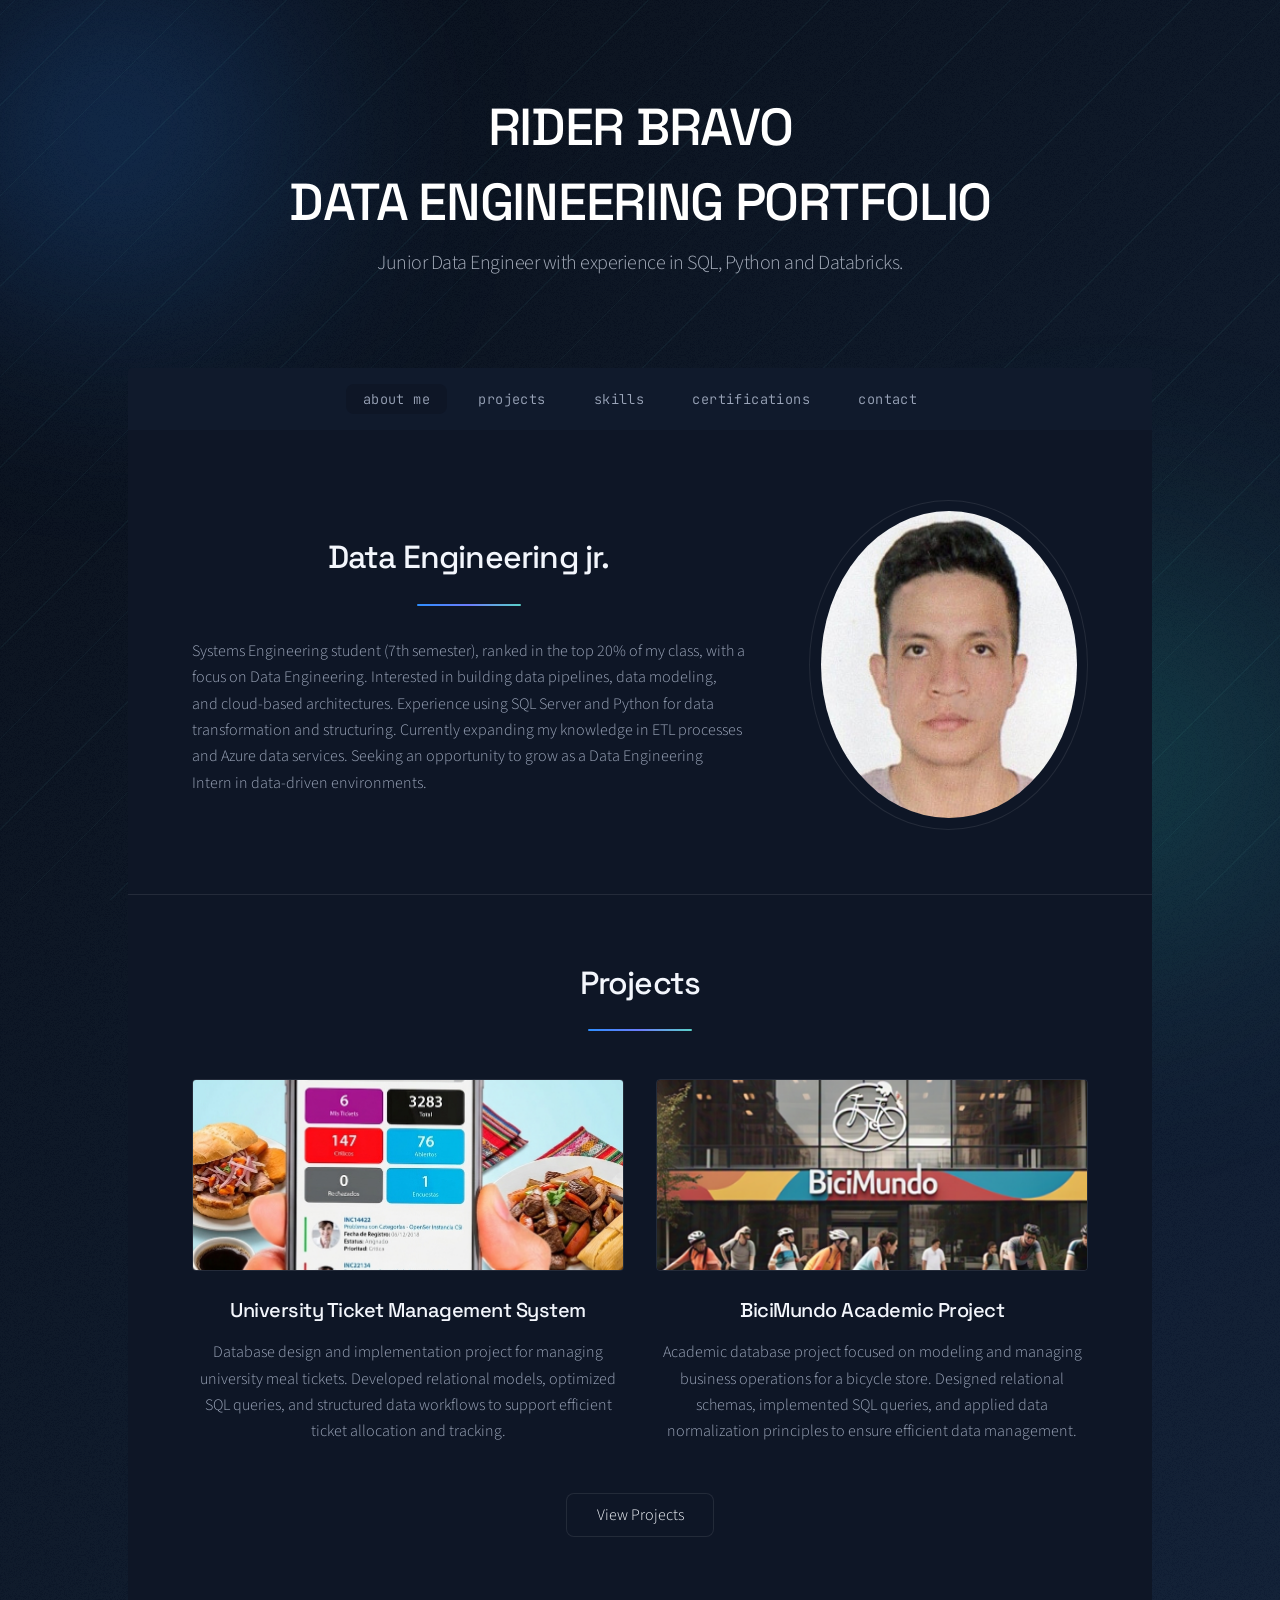
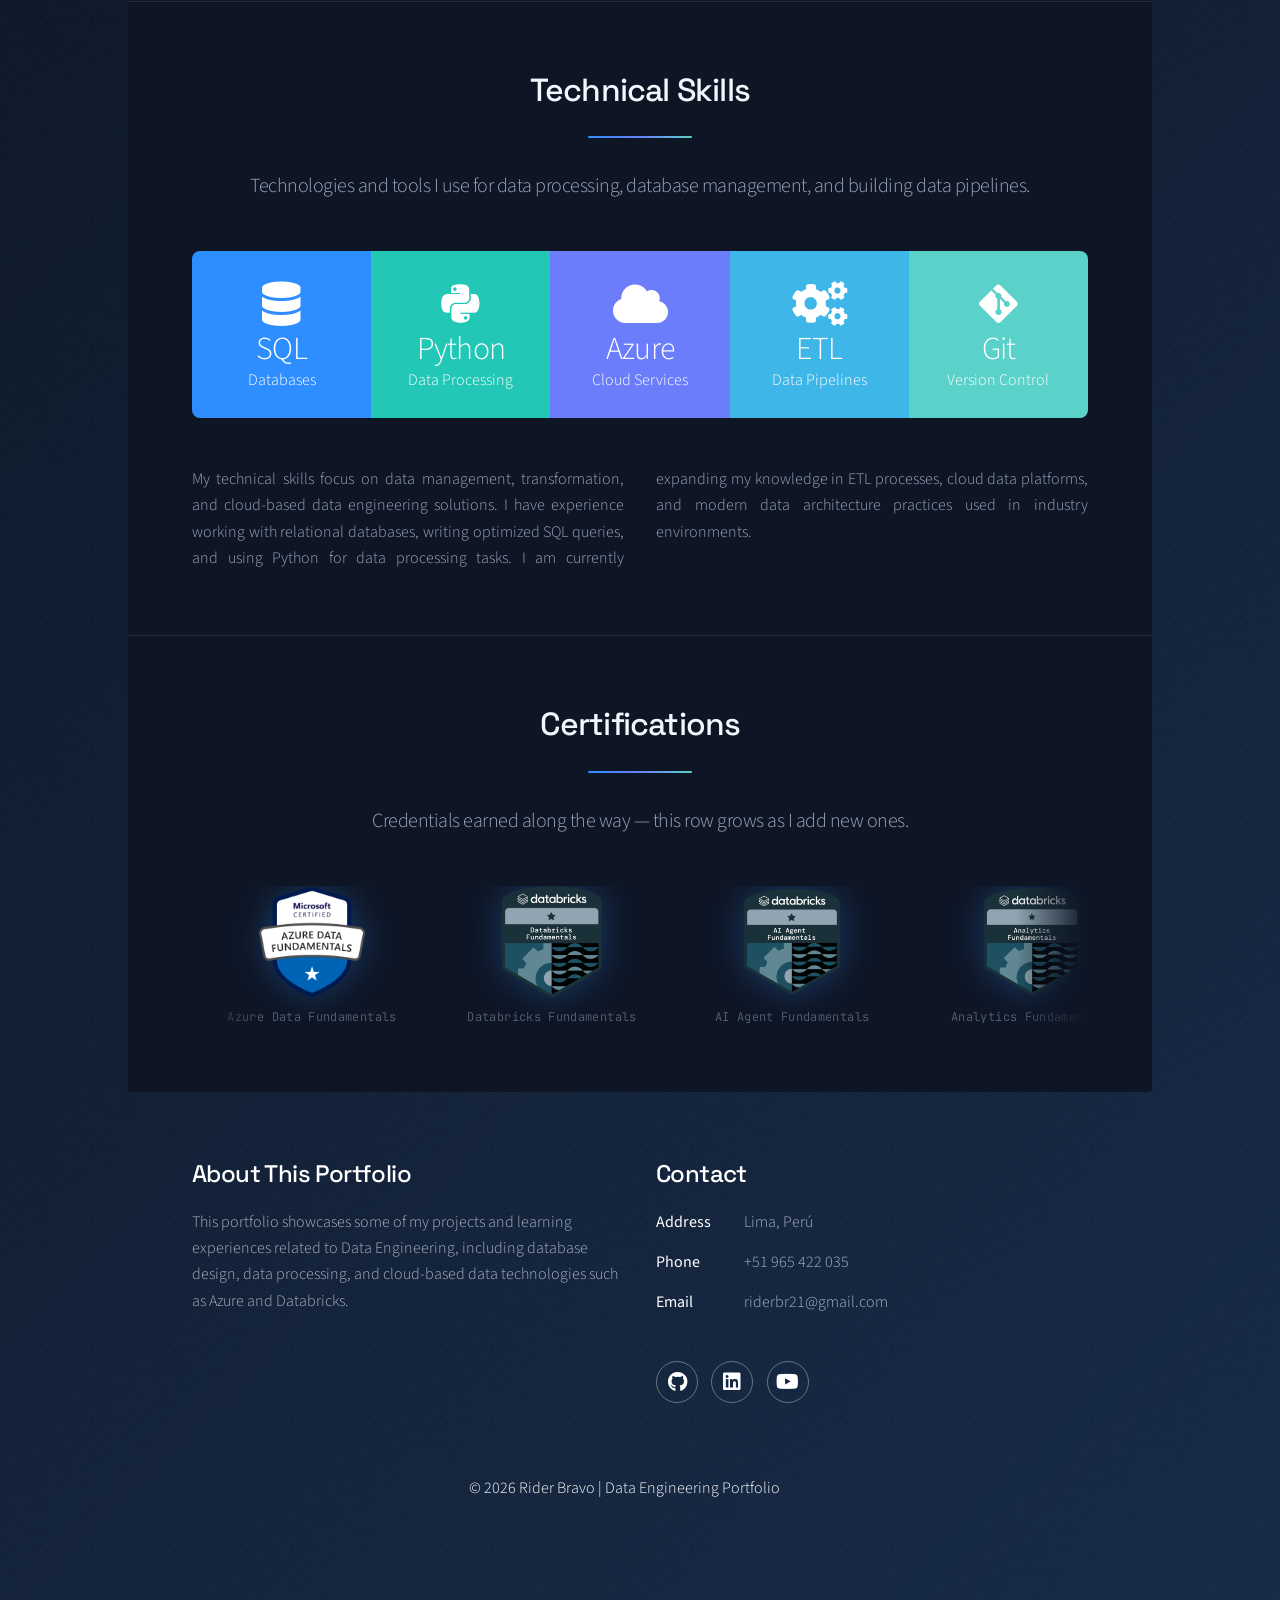
==== commit ba574854: "agregando 3 badges y agregando 5 links Co-Authored-By: Claude Sonnet 5 <noreply@anthropic.com>" ====
--- a/index.html
+++ b/index.html
@@ -149,23 +149,47 @@
 
 								<div class="badge-marquee">
 									<div class="badge-track">
-										<div class="badge-item">
+										<a class="badge-item" href="https://learn.microsoft.com/es-mx/users/riderarceniobravosnchez-0359/credentials/fa0839f3e8932d15?ref=https%3A%2F%2Fwww.linkedin.com%2F" target="_blank" rel="noopener">
 											<img src="images/badges/badge_data_fundamentals.png" alt="Microsoft Certified: Azure Data Fundamentals (DP-900)">
 											<span class="badge-label">Azure Data Fundamentals</span>
-										</div>
-										<div class="badge-item">
+										</a>
+										<a class="badge-item" href="https://credentials.databricks.com/b4ce08c6-1bc7-4565-8d0b-9a2d0531d707#acc.ZTK1s7hA" target="_blank" rel="noopener">
 											<img src="images/badges/badge_databricks.png" alt="Databricks Fundamentals">
 											<span class="badge-label">Databricks Fundamentals</span>
-										</div>
-										<!-- Duplicate of the two badges above — required so the CSS marquee loop is seamless. Add new badges to BOTH copies. -->
-										<div class="badge-item" aria-hidden="true">
+										</a>
+										<a class="badge-item" href="https://credentials.databricks.com/d0765c09-5a96-4ff2-a3c9-8afe31fa7fae#acc.HkmtR5Se" target="_blank" rel="noopener">
+											<img src="images/badges/badge_ai_agent.png" alt="Databricks AI Agent Fundamentals">
+											<span class="badge-label">AI Agent Fundamentals</span>
+										</a>
+										<a class="badge-item" href="https://credentials.databricks.com/8ec8ac1c-ae9f-4963-b28d-5a96823101e3#acc.uNx4XzWG" target="_blank" rel="noopener">
+											<img src="images/badges/badge_analytics.png" alt="Databricks Analytics Fundamentals">
+											<span class="badge-label">Analytics Fundamentals</span>
+										</a>
+										<a class="badge-item" href="https://credentials.databricks.com/4ef626b1-1dcb-41ea-800e-81008d8dab7c#acc.o5iOgXbt" target="_blank" rel="noopener">
+											<img src="images/badges/badge_lakehouse_architecture.png" alt="Databricks Lakehouse Architecture Fundamentals">
+											<span class="badge-label">Lakehouse Architecture</span>
+										</a>
+										<!-- Duplicate of the five badges above — required so the CSS marquee loop is seamless. Add new badges to BOTH copies. -->
+										<a class="badge-item" href="https://learn.microsoft.com/es-mx/users/riderarceniobravosnchez-0359/credentials/fa0839f3e8932d15?ref=https%3A%2F%2Fwww.linkedin.com%2F" target="_blank" rel="noopener" aria-hidden="true" tabindex="-1">
 											<img src="images/badges/badge_data_fundamentals.png" alt="">
 											<span class="badge-label">Azure Data Fundamentals</span>
-										</div>
-										<div class="badge-item" aria-hidden="true">
+										</a>
+										<a class="badge-item" href="https://credentials.databricks.com/b4ce08c6-1bc7-4565-8d0b-9a2d0531d707#acc.ZTK1s7hA" target="_blank" rel="noopener" aria-hidden="true" tabindex="-1">
 											<img src="images/badges/badge_databricks.png" alt="">
 											<span class="badge-label">Databricks Fundamentals</span>
-										</div>
+										</a>
+										<a class="badge-item" href="https://credentials.databricks.com/d0765c09-5a96-4ff2-a3c9-8afe31fa7fae#acc.HkmtR5Se" target="_blank" rel="noopener" aria-hidden="true" tabindex="-1">
+											<img src="images/badges/badge_ai_agent.png" alt="">
+											<span class="badge-label">AI Agent Fundamentals</span>
+										</a>
+										<a class="badge-item" href="https://credentials.databricks.com/8ec8ac1c-ae9f-4963-b28d-5a96823101e3#acc.uNx4XzWG" target="_blank" rel="noopener" aria-hidden="true" tabindex="-1">
+											<img src="images/badges/badge_analytics.png" alt="">
+											<span class="badge-label">Analytics Fundamentals</span>
+										</a>
+										<a class="badge-item" href="https://credentials.databricks.com/4ef626b1-1dcb-41ea-800e-81008d8dab7c#acc.o5iOgXbt" target="_blank" rel="noopener" aria-hidden="true" tabindex="-1">
+											<img src="images/badges/badge_lakehouse_architecture.png" alt="">
+											<span class="badge-label">Lakehouse Architecture</span>
+										</a>
 									</div>
 								</div>
 							</section>
--- a/assets/css/main.css
+++ b/assets/css/main.css
@@ -1736,14 +1736,14 @@
 input[type=button].primary:hover,
 button.primary:hover,
 .button.primary:hover {
-  background-color: rgb(61.3, 150.2722488038, 255);
+  background-color: rgb(24.0392156863%, 58.9302936486%, 100%);
 }
 input[type=submit].primary:active,
 input[type=reset].primary:active,
 input[type=button].primary:active,
 button.primary:active,
 .button.primary:active {
-  background-color: rgb(30.7, 133.7277511962, 255);
+  background-color: rgb(12.0392156863%, 52.442255371%, 100%);
 }
 input[type=submit].primary.icon:before,
 input[type=reset].primary.icon:before,
@@ -2727,6 +2727,12 @@
   flex: 0 0 auto;
   width: 11em;
   margin: 0 2em;
+  text-decoration: none;
+  border-bottom: none;
+  cursor: pointer;
+}
+.badge-marquee .badge-item:hover {
+  border-bottom: none;
 }
 .badge-marquee .badge-item img {
   width: 7em;
@@ -3300,14 +3306,14 @@
 #main input[type=button].primary:hover,
 #main button.primary:hover,
 #main .button.primary:hover {
-  background-color: rgb(61.3, 150.2722488038, 255);
+  background-color: rgb(24.0392156863%, 58.9302936486%, 100%);
 }
 #main input[type=submit].primary:active,
 #main input[type=reset].primary:active,
 #main input[type=button].primary:active,
 #main button.primary:active,
 #main .button.primary:active {
-  background-color: rgb(30.7, 133.7277511962, 255);
+  background-color: rgb(12.0392156863%, 52.442255371%, 100%);
 }
 #main input[type=submit].primary.icon:before,
 #main input[type=reset].primary.icon:before,
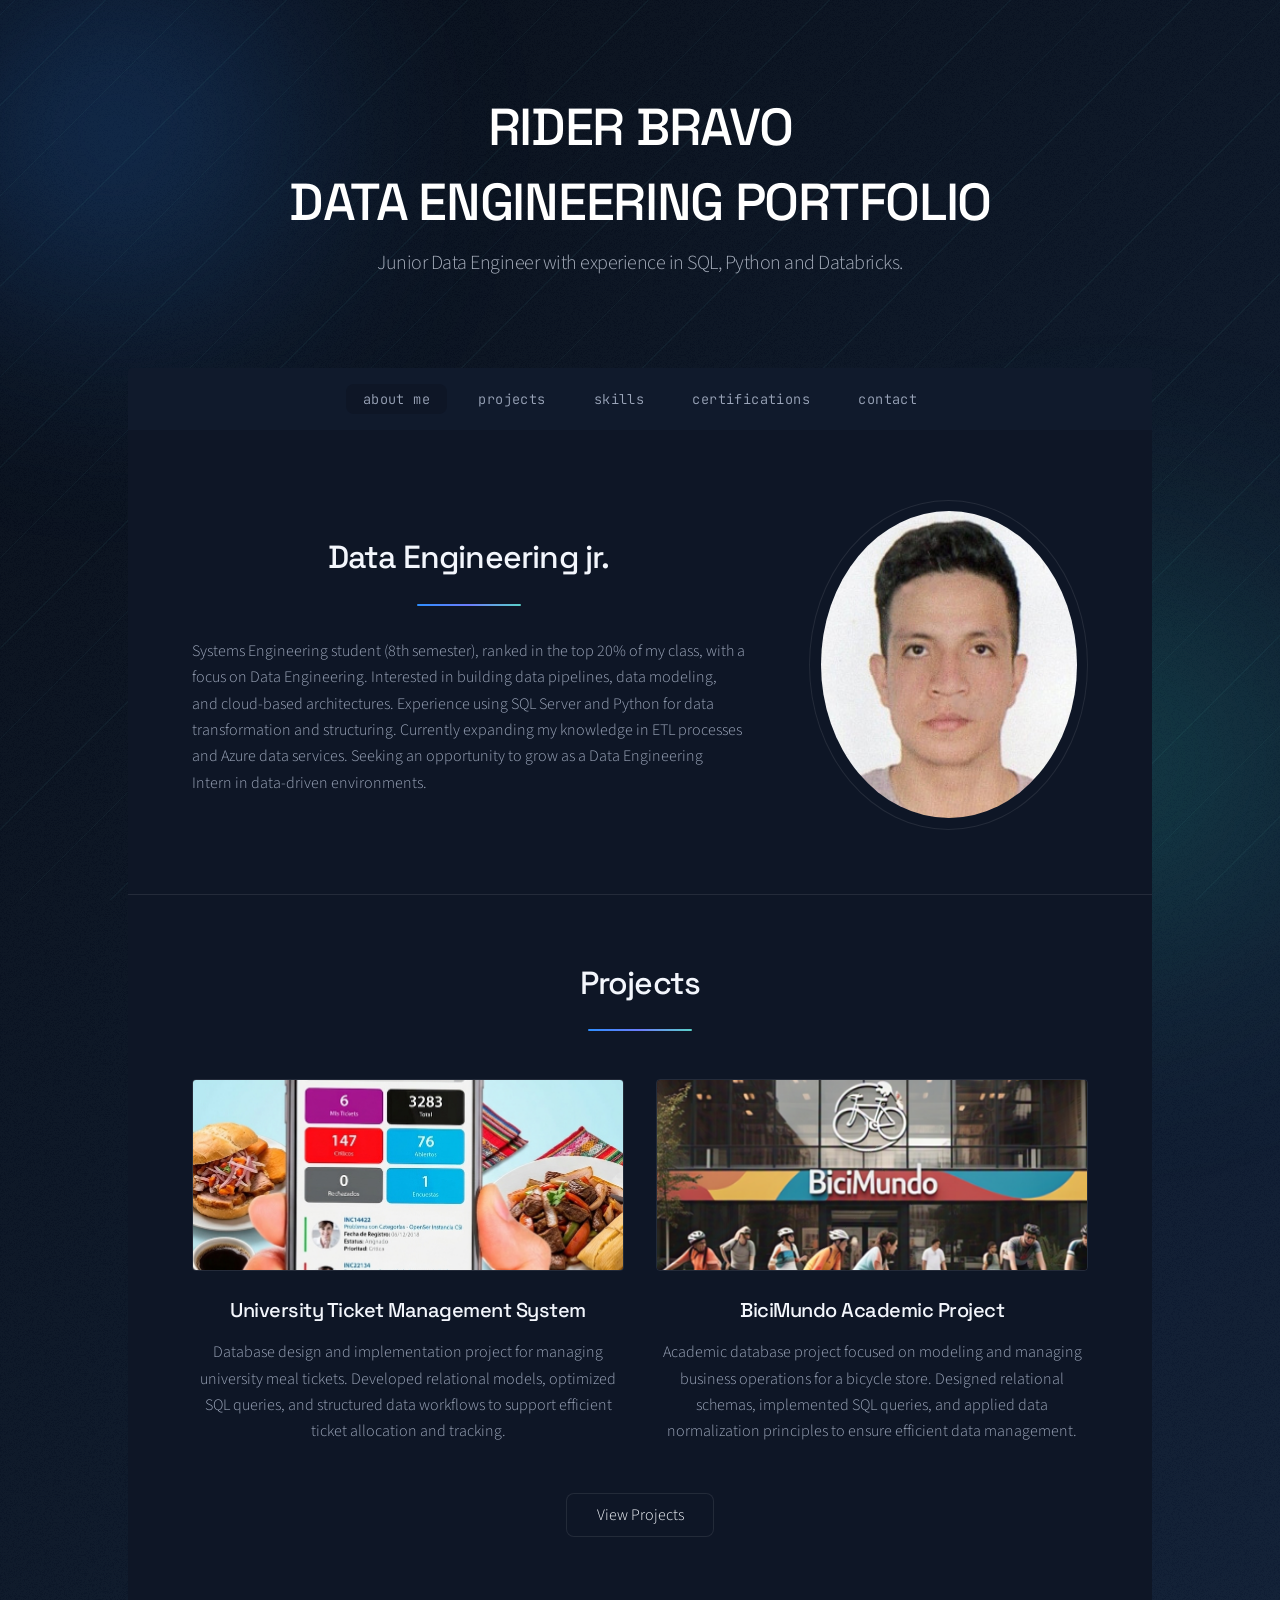
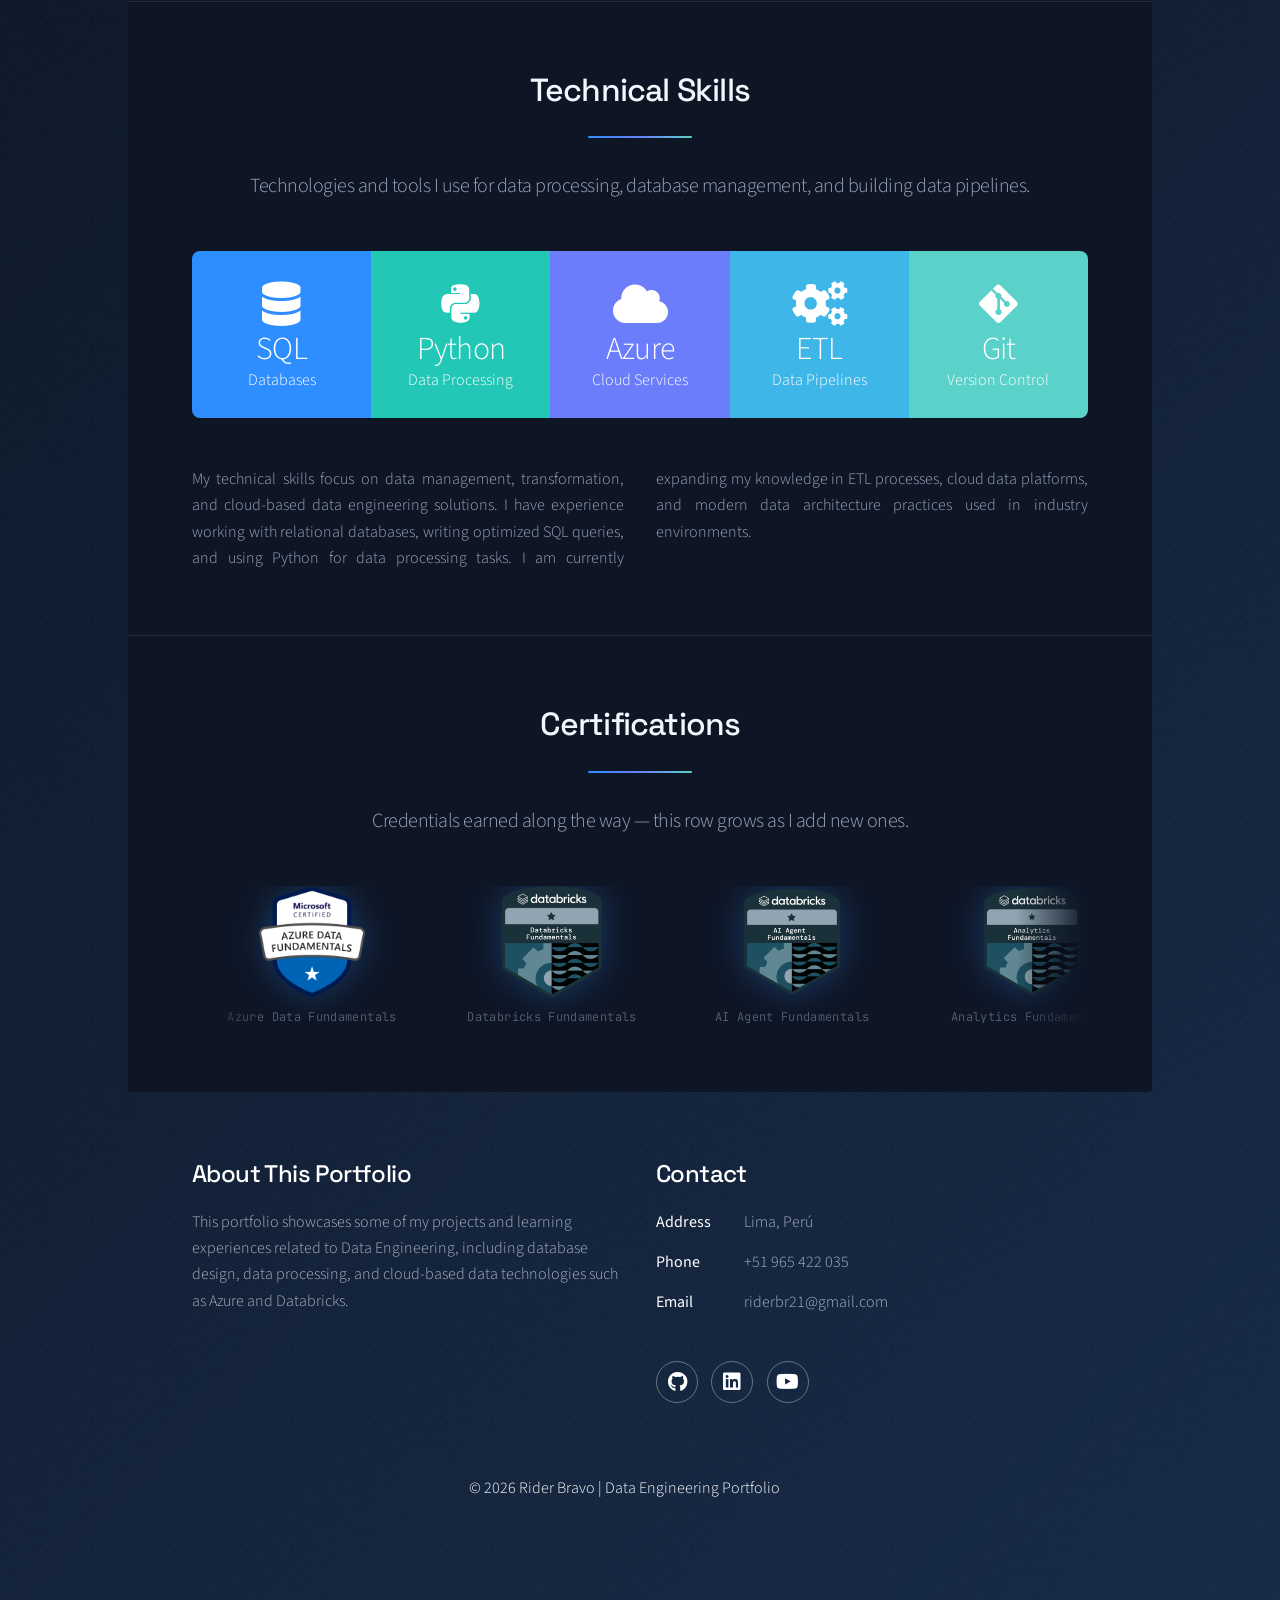
==== commit 237446be: "Actualizar semestre en About Me a octavo ciclo Co-Authored-By: Claude Sonnet 5 <noreply@anthropic.co" ====
--- a/index.html
+++ b/index.html
@@ -57,7 +57,7 @@
 											<h2>Data Engineering jr.</h2>
 										</header>
 										<p>
-										Systems Engineering student (7th semester), ranked in the top 20% of my class,
+										Systems Engineering student (8th semester), ranked in the top 20% of my class,
 										with a focus on Data Engineering. Interested in building data pipelines,
 										data modeling, and cloud-based architectures. Experience using SQL Server
 										and Python for data transformation and structuring. Currently expanding my
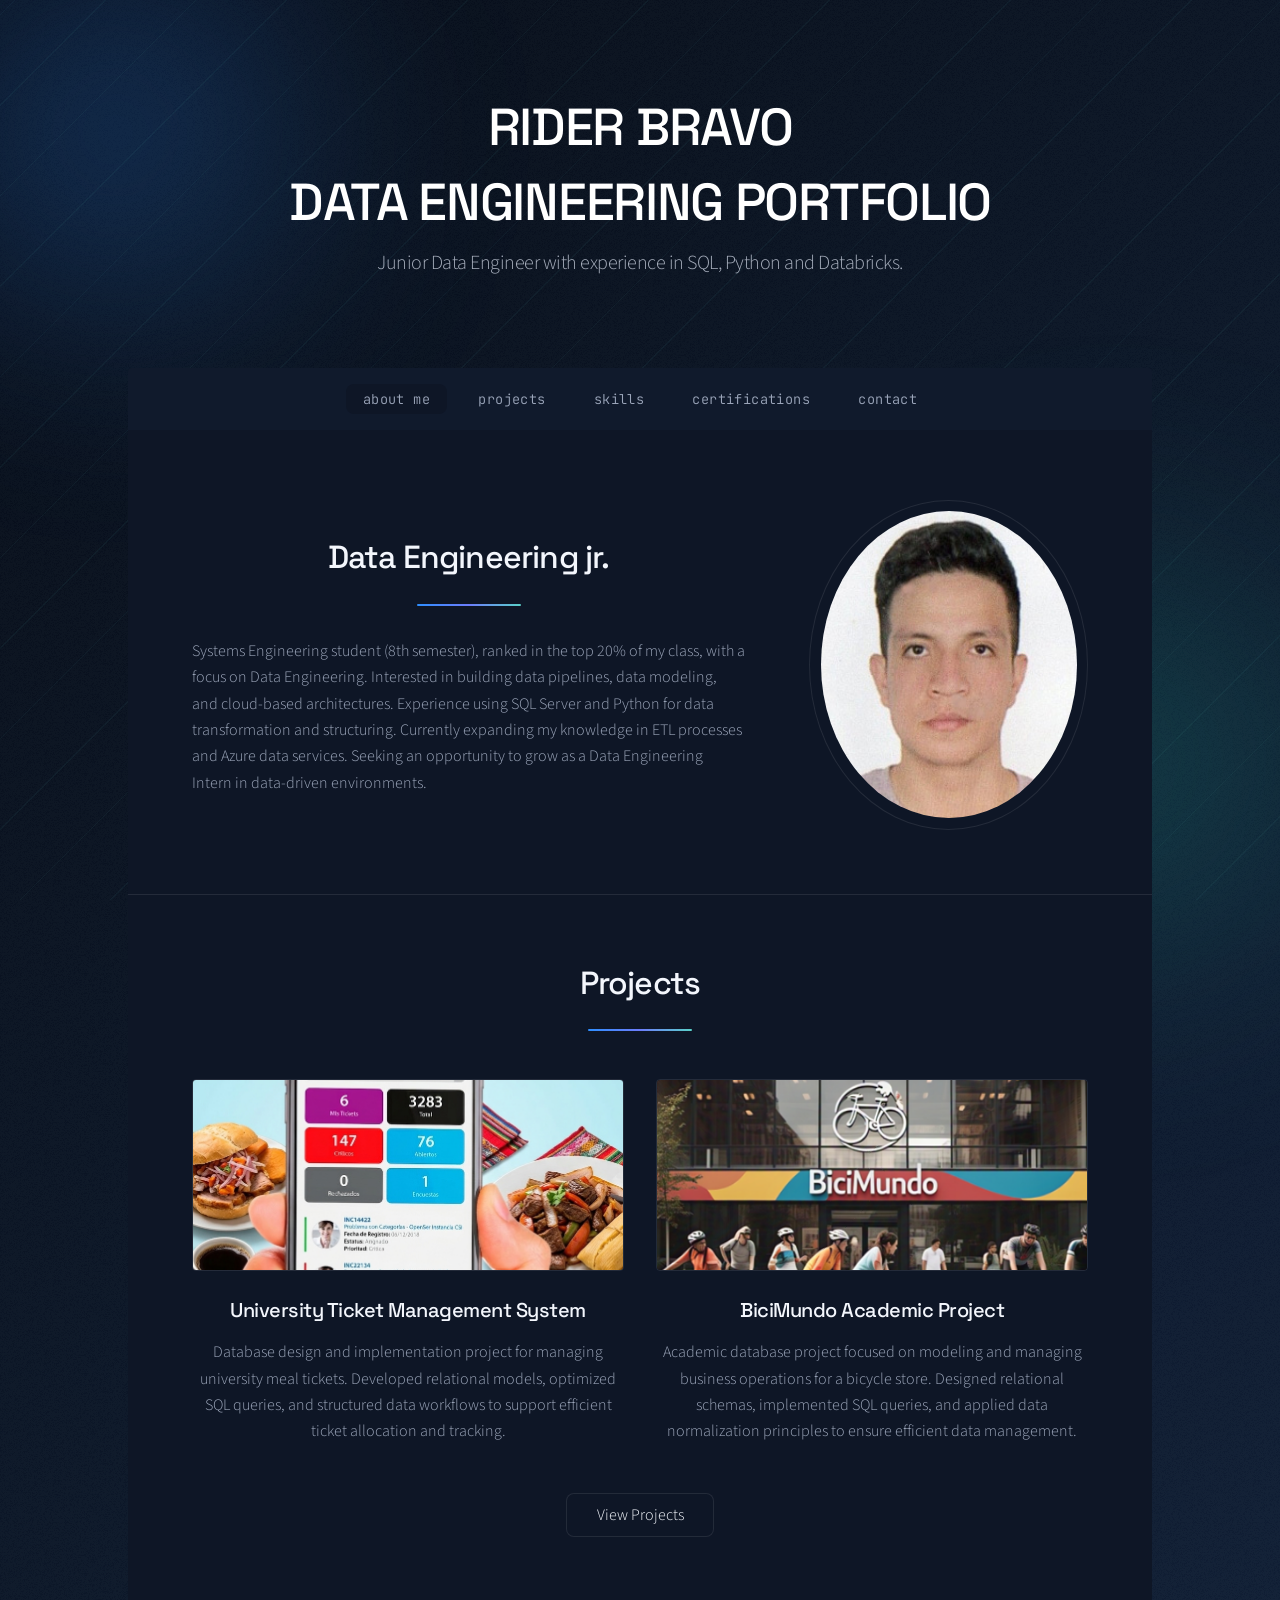
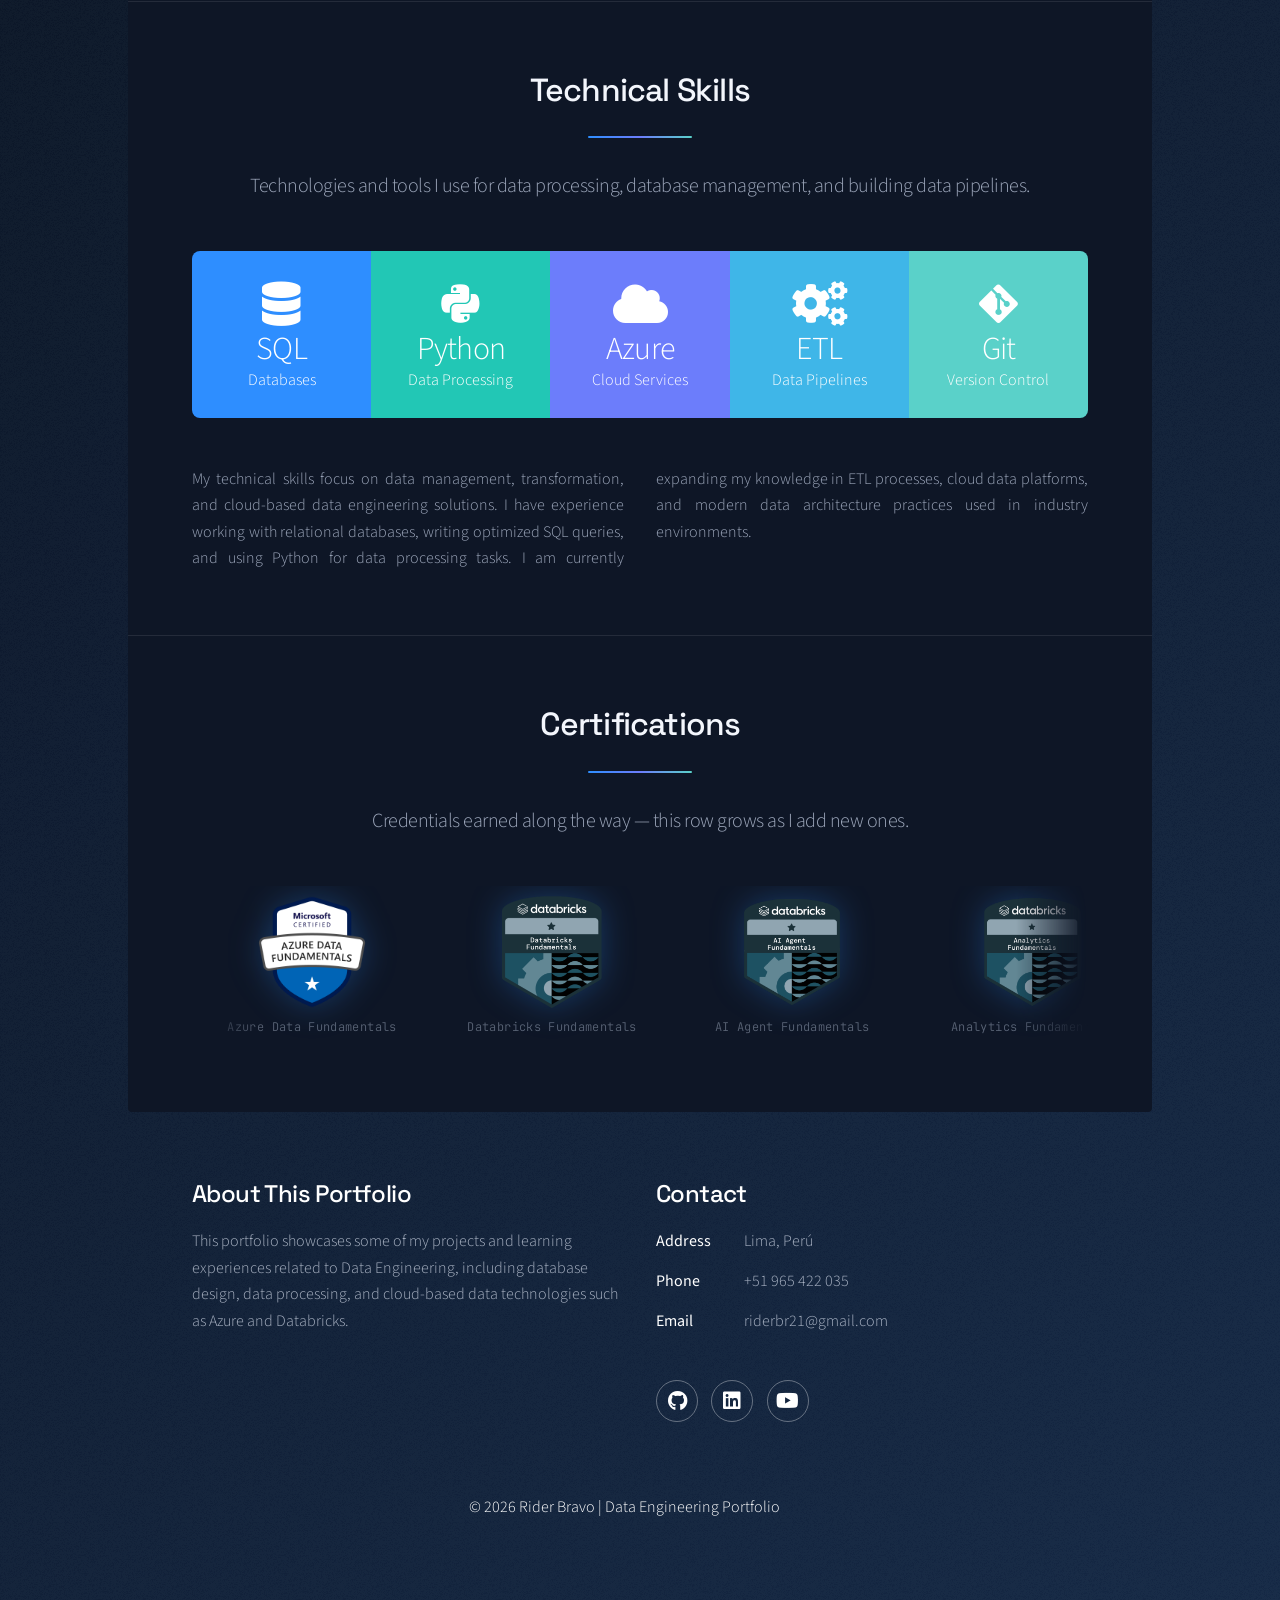
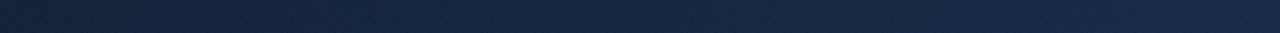
==== commit 8b204d64: "Agregar badge de Data Ingestion with Lakeflow Connect Co-Authored-By: Claude Sonnet 5 <noreply@anthr" ====
--- a/index.html
+++ b/index.html
@@ -4,7 +4,7 @@
 	html5up.net | @ajlkn
 	Free for personal and commercial use under the CCA 3.0 license (html5up.net/license)
 -->
-<html>
+<html lang="en">
 	<head>
 		<title>Rider Bravo | Data Engineering</title>
 		<meta charset="utf-8" />
@@ -77,7 +77,7 @@
 								</header>
 								<ul class="features">
 									<li>
-										<span class="project-icon"><img src="images/desayunoOBU.png" alt="Sistema tickes"></span>
+										<span class="project-icon"><img src="images/desayunoOBU.png" alt="Sistema tickets"></span>
 										<h3>University Ticket Management System</h3>
 										<p>Database design and implementation project for managing university meal tickets. Developed relational models, optimized SQL queries, and structured data workflows to support efficient ticket allocation and tracking.</p>
 									</li>
@@ -169,7 +169,11 @@
 											<img src="images/badges/badge_lakehouse_architecture.png" alt="Databricks Lakehouse Architecture Fundamentals">
 											<span class="badge-label">Lakehouse Architecture</span>
 										</a>
-										<!-- Duplicate of the five badges above — required so the CSS marquee loop is seamless. Add new badges to BOTH copies. -->
+										<a class="badge-item" href="https://credentials.databricks.com/0ae1e254-e4d6-451c-8ff1-3c7a0db89a75#acc.zgOSmBrW" target="_blank" rel="noopener">
+											<img src="images/badges/badge_data_ingestion.png" alt="Databricks Data Ingestion with Lakeflow Connect">
+											<span class="badge-label">Data Ingestion (Lakeflow Connect)</span>
+										</a>
+										<!-- Duplicate of the six badges above — required so the CSS marquee loop is seamless. Add new badges to BOTH copies. -->
 										<a class="badge-item" href="https://learn.microsoft.com/es-mx/users/riderarceniobravosnchez-0359/credentials/fa0839f3e8932d15?ref=https%3A%2F%2Fwww.linkedin.com%2F" target="_blank" rel="noopener" aria-hidden="true" tabindex="-1">
 											<img src="images/badges/badge_data_fundamentals.png" alt="">
 											<span class="badge-label">Azure Data Fundamentals</span>
@@ -189,6 +193,10 @@
 										<a class="badge-item" href="https://credentials.databricks.com/4ef626b1-1dcb-41ea-800e-81008d8dab7c#acc.o5iOgXbt" target="_blank" rel="noopener" aria-hidden="true" tabindex="-1">
 											<img src="images/badges/badge_lakehouse_architecture.png" alt="">
 											<span class="badge-label">Lakehouse Architecture</span>
+										</a>
+										<a class="badge-item" href="https://credentials.databricks.com/0ae1e254-e4d6-451c-8ff1-3c7a0db89a75#acc.zgOSmBrW" target="_blank" rel="noopener" aria-hidden="true" tabindex="-1">
+											<img src="images/badges/badge_data_ingestion.png" alt="">
+											<span class="badge-label">Data Ingestion (Lakeflow Connect)</span>
 										</a>
 									</div>
 								</div>
